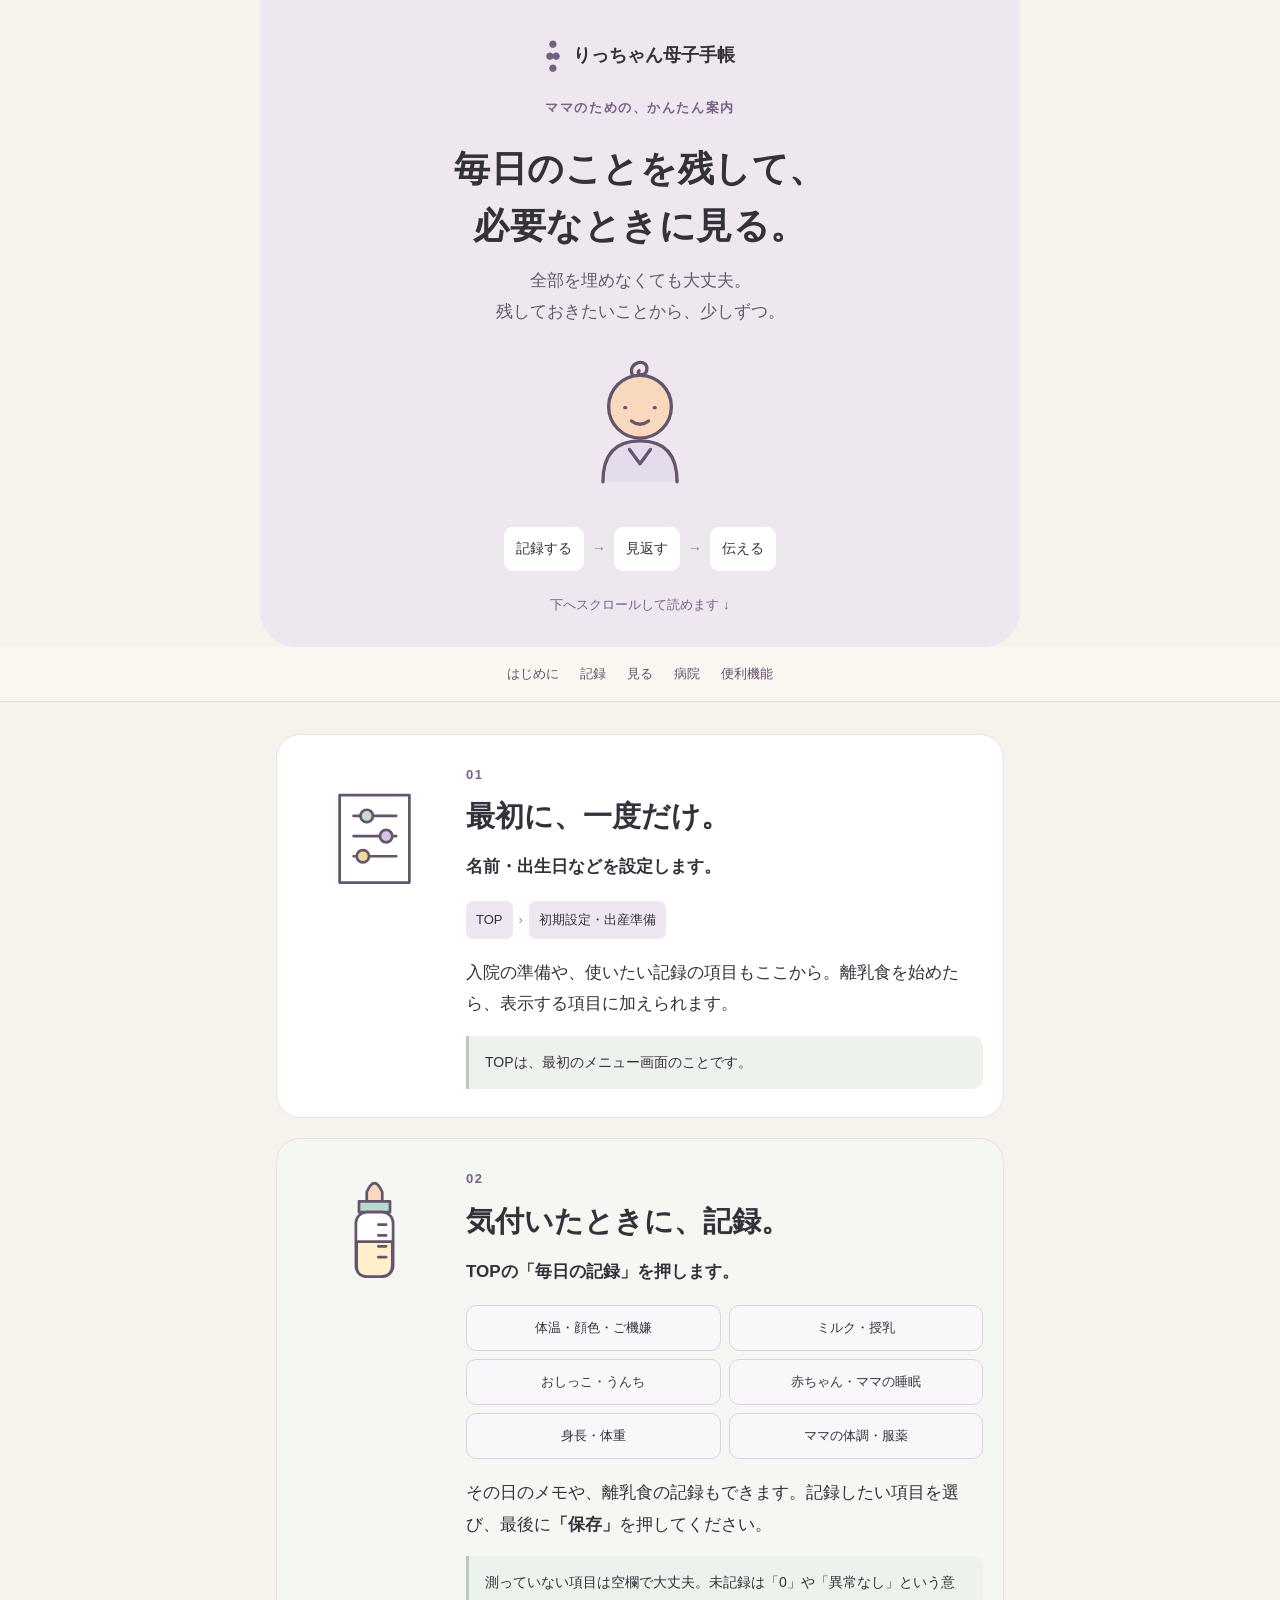
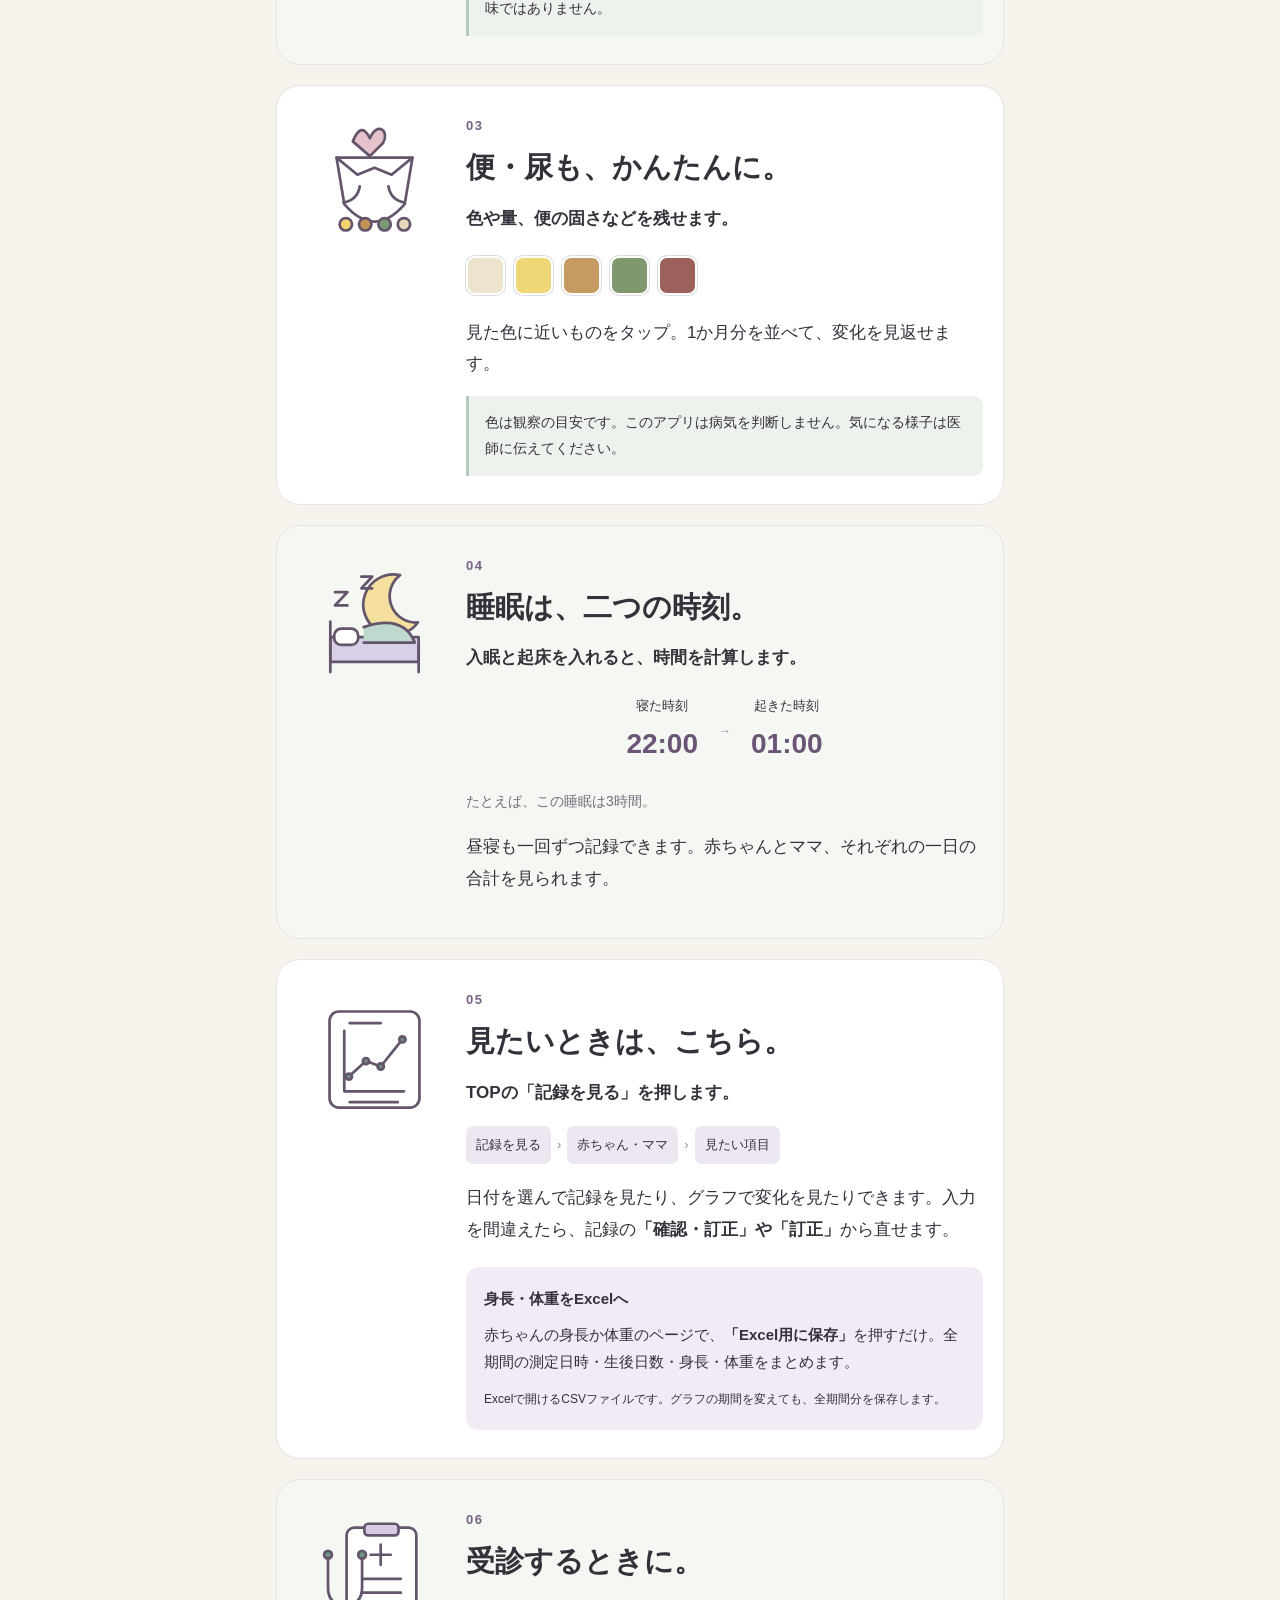
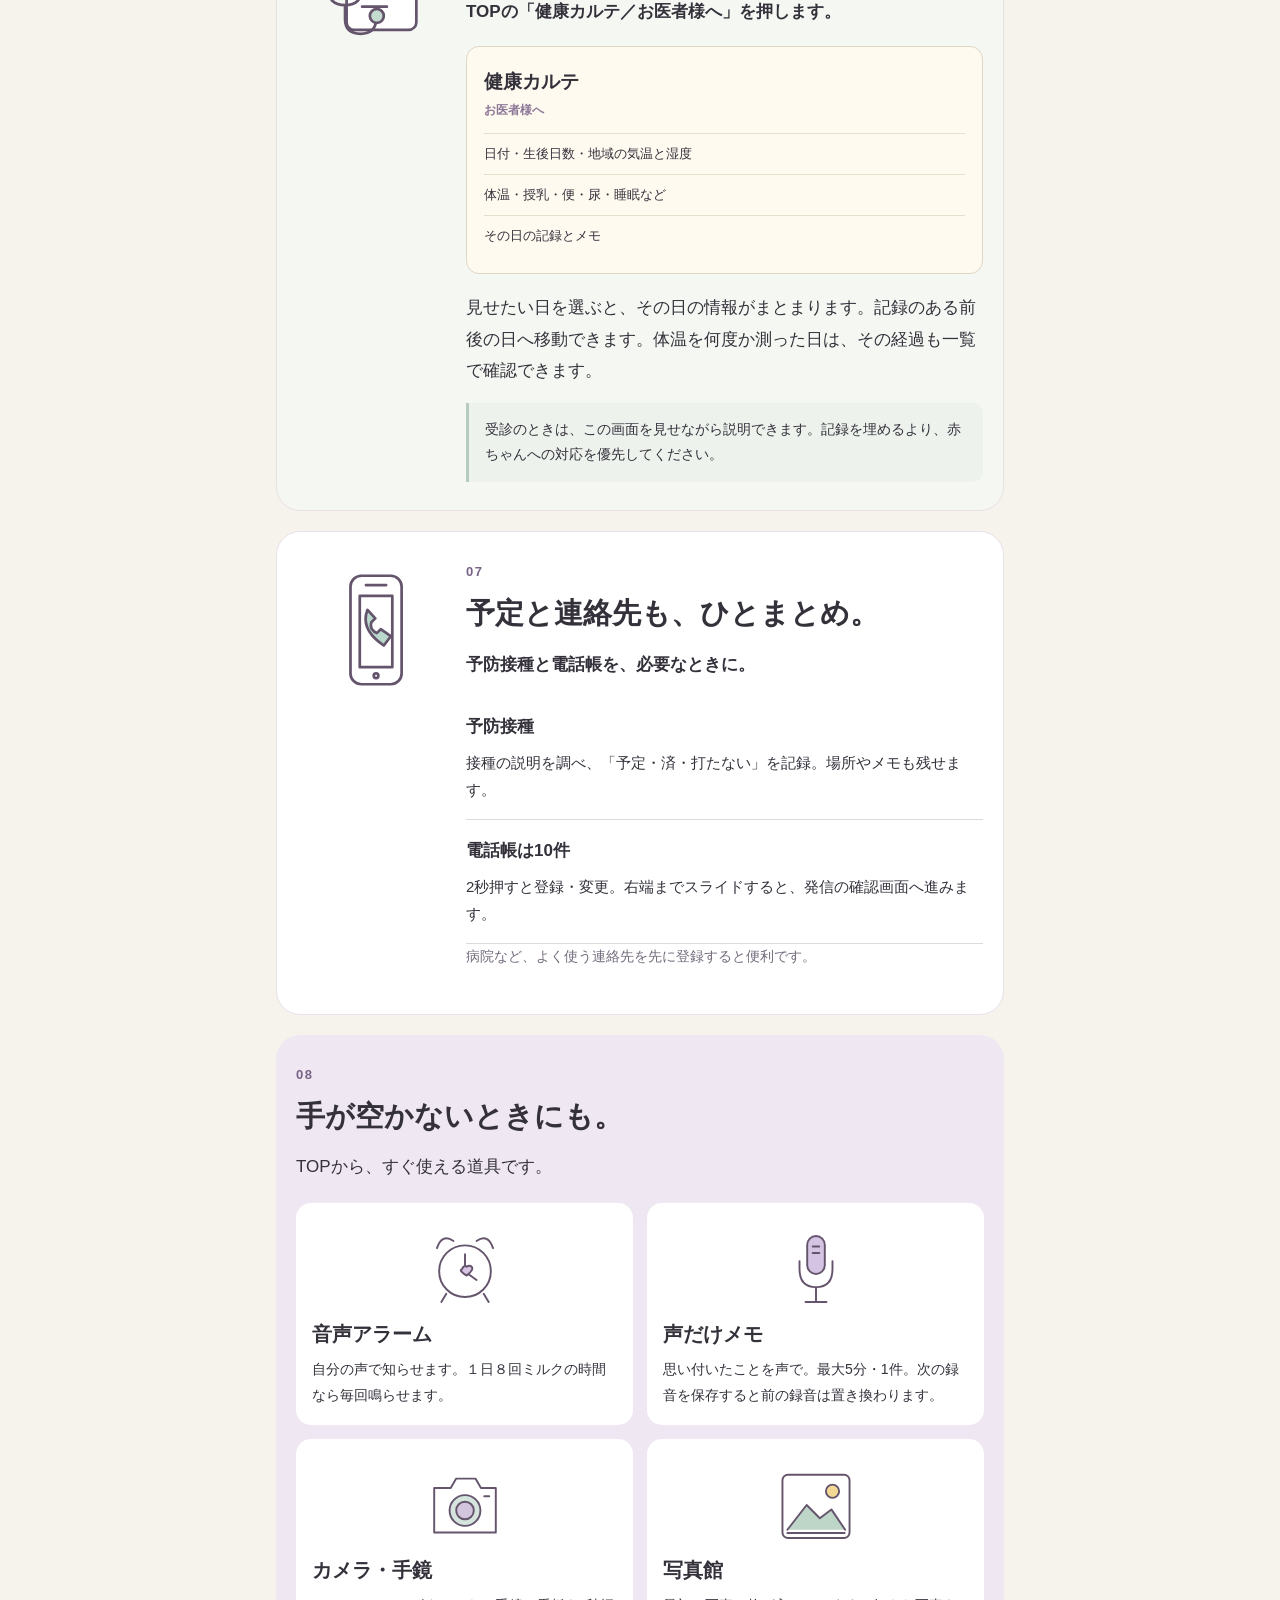
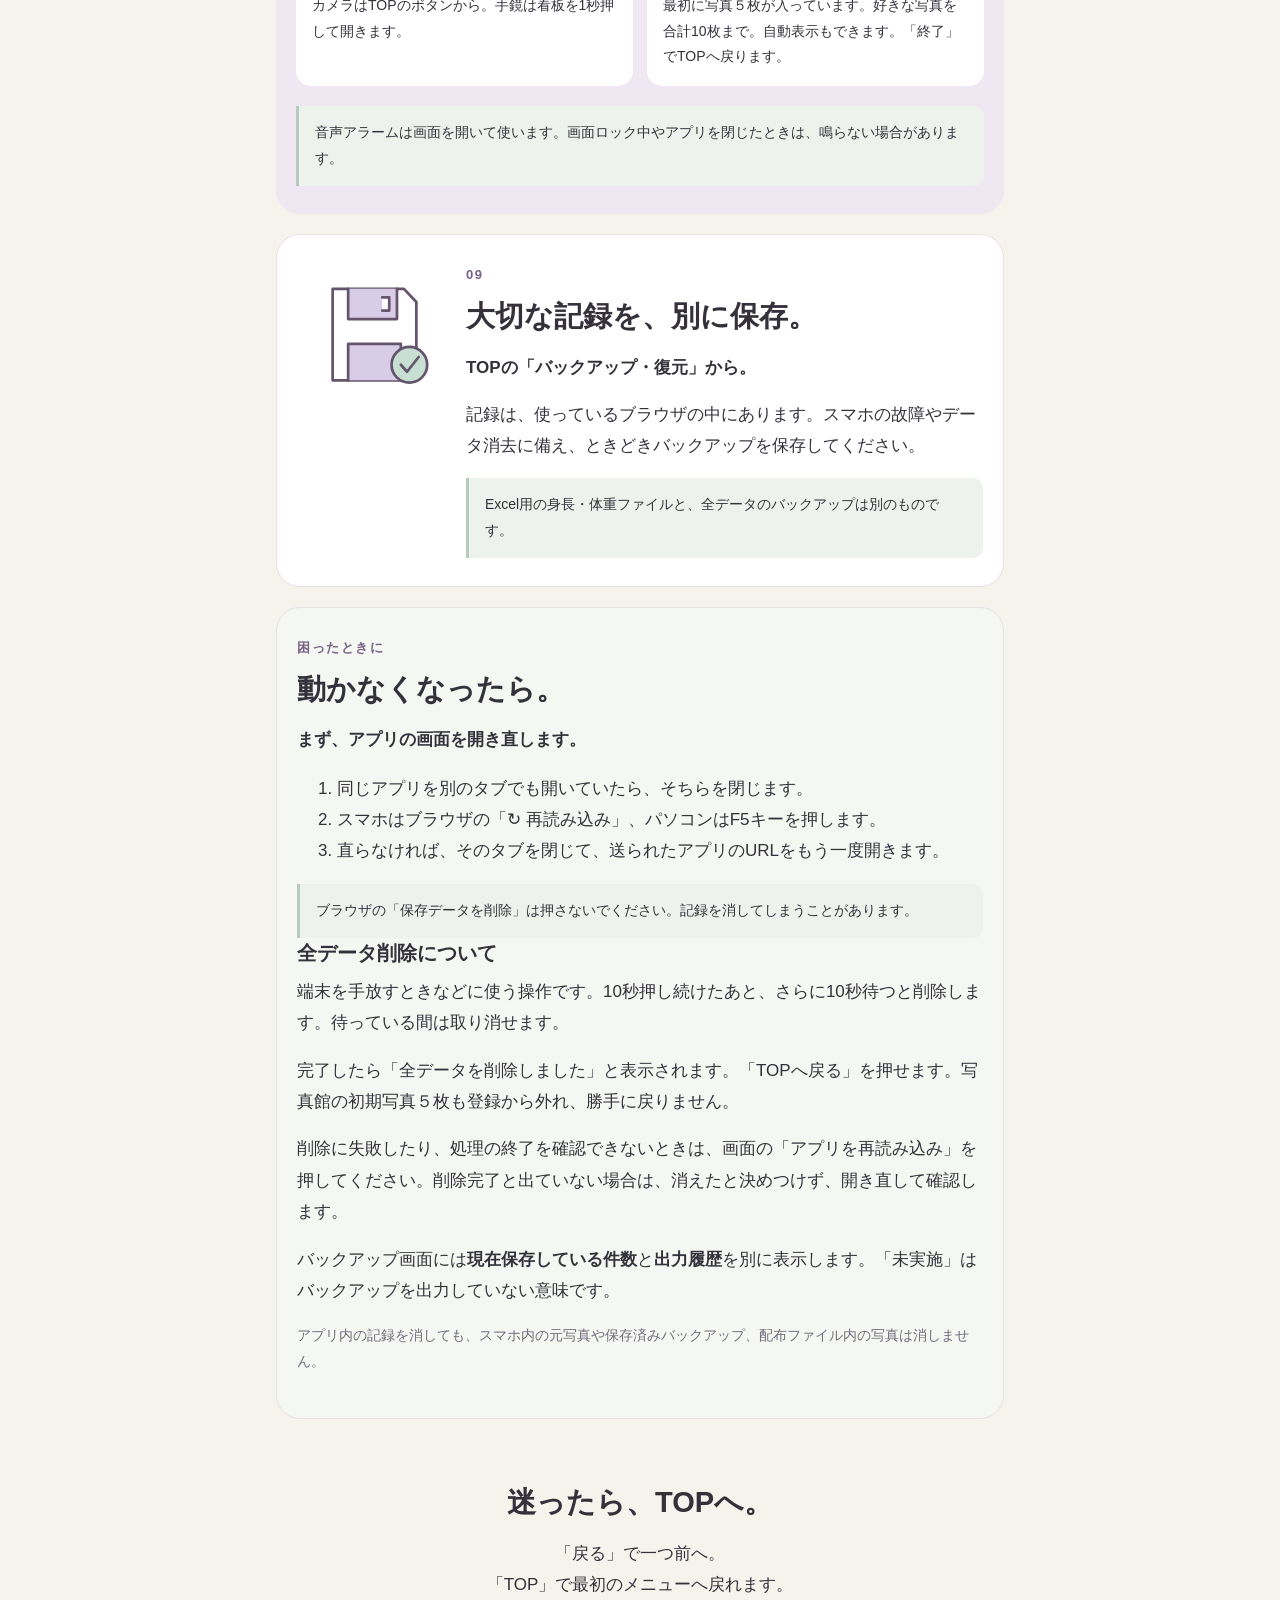
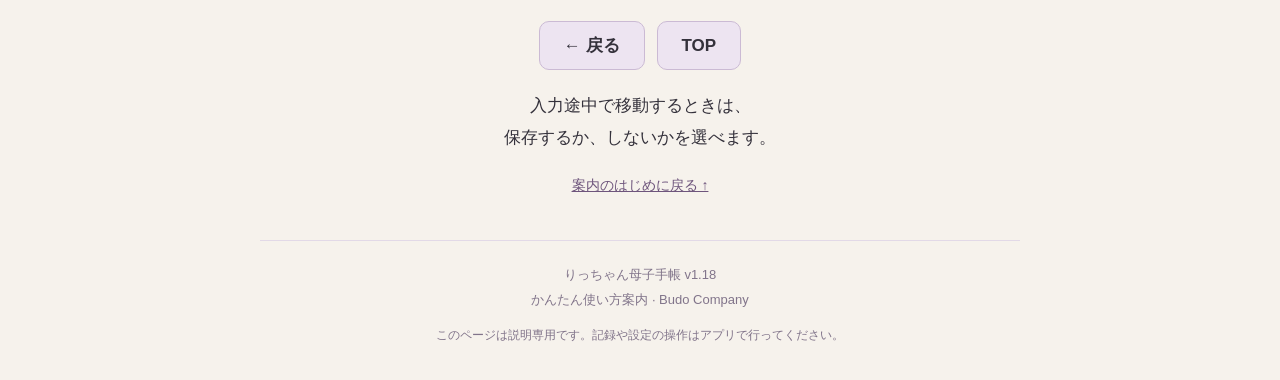
==== ritchan-baby-guide.html @ 7465dad9 "Add files via upload" ====
<!doctype html>
<html lang="ja">
<head>
<meta charset="utf-8">
<meta name="viewport" content="width=device-width, initial-scale=1">
<meta name="theme-color" content="#eee7f0">
<title>りっちゃん母子手帳｜かんたん使い方案内</title>
<style>*{box-sizing:border-box}html{scroll-behavior:smooth;scroll-padding-top:68px}body{margin:0;background:#f6f2ec;color:#34313b;font-family:-apple-system,BlinkMacSystemFont,"Noto Sans JP","Yu Gothic",sans-serif;font-size:17px;line-height:1.85;overflow-wrap:anywhere}header,main,footer{max-width:760px;margin:auto}header{text-align:center;padding:38px 22px 30px;background:#eee7f0;border-radius:0 0 36px 36px}h1{font-size:clamp(25px,5.8vw,36px);line-height:1.6;letter-spacing:.015em;margin:20px 0 10px}h2{font-size:clamp(24px,5vw,29px);line-height:1.6;margin:0 0 12px}h3{font-size:20px;line-height:1.5;margin:0 0 8px}p{margin:0 0 16px}.brand{font-weight:700;font-size:18px;display:flex;align-items:center;justify-content:center;gap:12px}.grape{color:#746082;font-size:17px;line-height:.7;letter-spacing:-4px;margin-right:4px}.intro-label,.eyebrow{font-size:13px;font-weight:700;letter-spacing:.12em;color:#786286}.intro-label{margin-top:22px}.intro{color:#64596c}.ill{width:155px;height:140px;display:block;flex-shrink:0}header .ill{margin:auto;width:190px;height:171px}.flow{display:flex;gap:8px;align-items:center;justify-content:center;margin:12px 0 22px;font-size:14px}.flow span{white-space:nowrap;background:#fff;border-radius:9px;padding:9px 12px}.flow b{font-weight:400;color:#8a7495}.swipe{font-size:13px;color:#786286;margin:0}nav{position:sticky;top:0;z-index:2;display:flex;justify-content:center;gap:3px;background:#faf7f1f5;border-bottom:1px solid #e3dce6;padding:10px 6px;backdrop-filter:blur(8px)}nav a{padding:5px 9px;font-size:13px;text-decoration:none;color:#64506f;border-radius:12px}nav a:hover{background:#e7ddec}main{padding:12px 16px 0}.chapter{position:relative;display:flex;gap:14px;padding:28px 20px;margin:20px 0;background:#fff;border:1px solid #e9e1e8;border-radius:24px;scroll-margin-top:12px}.chapter:nth-child(even){background:#f4f7f2}.visual{position:relative;align-self:flex-start}.step{position:absolute;bottom:0;left:15px;font-size:12px;color:#a295a8;display:none}.copy{min-width:0;flex:1}.eyebrow{margin:0 0 6px}.lead{font-weight:650}.tip{font-size:14px;line-height:1.85;padding:14px 16px;border-left:3px solid #b5cbbf;background:#edf2ed;border-radius:0 10px 10px 0}.route{display:flex;flex-wrap:wrap;gap:6px;align-items:center;font-size:13px;margin:18px 0}.route span{background:#eee7f2;border-radius:7px;padding:7px 10px}.route i{font-style:normal;color:#9a86a3}.menu-sample{display:grid;grid-template-columns:1fr 1fr;gap:8px;font-size:13px;margin:18px 0}.menu-sample span{padding:10px 8px;border:1px solid #ddd2e4;border-radius:10px;text-align:center;background:#faf7fb}.swatches{display:flex;gap:9px;margin:22px 0}.swatches span{width:39px;height:39px;border-radius:9px;border:2px solid #fff;box-shadow:0 0 0 1px #ddd}.sleep-demo{display:flex;align-items:center;justify-content:center;gap:20px;font-size:13px;margin:20px 0;text-align:center}.sleep-demo b{font-size:28px;color:#6b5577}.sleep-demo i{font-style:normal;color:#a28aad}.example{font-size:14px;color:#746b7c}.export{padding:18px;background:#f2eaf5;border-radius:13px;margin-top:22px;font-size:15px}.export p{margin:8px 0}.export small{font-size:12px}.chart-preview{padding:17px;background:#fffaf0;border:1px solid #e0d6c4;border-radius:13px;margin:18px 0;font-size:13px}.chart-preview div{font-size:19px;font-weight:700;margin-bottom:12px}.chart-preview small{display:block;font-size:12px;color:#8c7696}.chart-preview p{border-top:1px solid #e8dece;margin:0;padding:8px 0}.mini{padding:15px 0;border-bottom:1px solid #ded9e1}.mini p{margin:6px 0 0;font-size:15px}.extras{padding:28px 20px;background:#efe8f2;border-radius:24px;margin:20px 0}.extra-grid{display:grid;grid-template-columns:minmax(0,1fr) minmax(0,1fr);gap:14px;margin:20px 0}.extra-grid article{min-width:0;background:#fff;padding:16px;border-radius:15px}.extra-grid .ill{margin:auto;max-width:100%;width:110px;height:100px}.extra-grid p{font-size:14px;margin:0}.finish{text-align:center;padding:40px 12px}.nav-demo{display:flex;justify-content:center;gap:12px;margin:20px}.nav-demo span{border:1px solid #cbbad4;background:#ede4f1;border-radius:10px;padding:8px 24px;font-weight:700}.finish a{font-size:14px;color:#6e557c}footer{text-align:center;padding:22px 24px 34px;color:#81748a;font-size:13px;border-top:1px solid #e2d9e7}footer small{display:block;font-size:12px;margin-top:12px}@media(max-width:560px){.chapter{display:block;padding:22px 20px}.visual{float:right;margin:-8px -10px 0 2px}.visual .ill{width:110px;height:99px}.copy>.eyebrow,.copy>h2{max-width:none}.copy>h2{clear:both;padding-top:10px}.copy>.lead{clear:both;padding-top:10px}.chapter::after{content:"";display:block;clear:both}.extra-grid{gap:10px}.extra-grid article{padding:13px}.extra-grid h3{font-size:17px}.extra-grid p{font-size:13px}}@media(prefers-reduced-motion:reduce){html{scroll-behavior:auto}}@media print{nav{position:static}.chapter,.extras{break-inside:avoid}body{font-size:12pt}.finish a{display:none}}</style>
</head>
<body>
<header id="top">
<div class="brand">
<span class="grape">●<br>●●<br>●</span>りっちゃん母子手帳</div>
<p class="intro-label">ママのための、かんたん案内</p>
<h1>毎日のことを残して、<br>必要なときに見る。</h1>
<p class="intro">全部を埋めなくても大丈夫。<br>残しておきたいことから、少しずつ。</p>
<svg class="ill" viewBox="0 0 200 180" aria-hidden="true">
<g stroke="#64546c" stroke-width="3.5" stroke-linecap="round" stroke-linejoin="round" fill="none">
<path d="M67 66a33 33 0 1 0 66 0 33 33 0 0 0-66 0" fill="#f9d9bd"/>
<path d="M92 33c-6-15 18-19 15-5-1 7-12 4-8 0"/>
<path d="M84 67h1m30 0h1M91 81q9 7 18 0"/>
<path d="M61 145q0-43 39-43t39 43" fill="#e4dced"/>
<path d="M89 111l11 15 11-15"/>
</g>
</svg>
<div class="flow">
<span>記録する</span>
<b>→</b>
<span>見返す</span>
<b>→</b>
<span>伝える</span>
</div>
<p class="swipe">下へスクロールして読めます ↓</p>
</header>
<nav aria-label="案内の目次">
<a href="#start">はじめに</a>
<a href="#daily">記録</a>
<a href="#review">見る</a>
<a href="#doctor">病院</a>
<a href="#help">便利機能</a>
</nav>
<main>
<section id="start" class="chapter">
<div class="visual">
<svg class="ill" viewBox="0 0 200 180" aria-hidden="true">
<g stroke="#64546c" stroke-width="3.5" stroke-linecap="round" stroke-linejoin="round" fill="none">
<path d="M55 41h90v113H55z" fill="#fff"/>
<path d="M73 68h55m-55 26h55m-55 26h55"/>
<circle cx="90" cy="68" r="8" fill="#c6decf"/>
<circle cx="115" cy="94" r="8" fill="#d7c3e4"/>
<circle cx="85" cy="120" r="8" fill="#efd99c"/>
</g>
</svg>
<span class="step">01</span>
</div>
<div class="copy">
<p class="eyebrow">01</p>
<h2>最初に、一度だけ。</h2>
<p class="lead">名前・出生日などを設定します。</p>
<div class="route">
<span>TOP</span>
<i>›</i>
<span>初期設定・出産準備</span>
</div>
<p>入院の準備や、使いたい記録の項目もここから。離乳食を始めたら、表示する項目に加えられます。</p>
<div class="tip">TOPは、最初のメニュー画面のことです。</div>
</div>
</section>
<section id="daily" class="chapter">
<div class="visual">
<svg class="ill" viewBox="0 0 200 180" aria-hidden="true">
<g stroke="#64546c" stroke-width="3.5" stroke-linecap="round" stroke-linejoin="round" fill="none">
<path d="M90 32q10-23 20 0v12H90z" fill="#f9d9bd"/>
<path d="M80 44h40v14H80z" fill="#bad9cd"/>
<rect x="76" y="58" width="48" height="83" rx="14" fill="#fff"/>
<path d="M77 96h46v30q0 15-15 15H91q-15 0-14-15z" fill="#fff0cb"/>
<path d="M105 74h10m-10 14h10m-10 14h10m-10 14h10"/>
</g>
</svg>
<span class="step">02</span>
</div>
<div class="copy">
<p class="eyebrow">02</p>
<h2>気付いたときに、記録。</h2>
<p class="lead">TOPの「毎日の記録」を押します。</p>
<div class="menu-sample">
<span>体温・顔色・ご機嫌</span>
<span>ミルク・授乳</span>
<span>おしっこ・うんち</span>
<span>赤ちゃん・ママの睡眠</span>
<span>身長・体重</span>
<span>ママの体調・服薬</span>
</div>
<p>その日のメモや、離乳食の記録もできます。記録したい項目を選び、最後に<strong>「保存」</strong>を押してください。</p>
<div class="tip">測っていない項目は空欄で大丈夫。未記録は「0」や「異常なし」という意味ではありません。</div>
</div>
</section>
<section id="diaper" class="chapter">
<div class="visual">
<svg class="ill" viewBox="0 0 200 180" aria-hidden="true">
<g stroke="#64546c" stroke-width="3.5" stroke-linecap="round" stroke-linejoin="round" fill="none">
<path d="M51 56h98l-10 60q-39 45-78 0z" fill="#fff"/>
<path d="M51 56l27 22 22-9 22 9 27-22M60 114q18-3 21-21m58 21q-18-3-21-21"/>
<path d="M72 35q11-27 22-4c10-23 26-9 17 6l-17 17z" fill="#e5c2cc"/>
<circle cx="63" cy="142" r="8" fill="#f1d56c"/>
<circle cx="88" cy="142" r="8" fill="#c39356"/>
<circle cx="113" cy="142" r="8" fill="#789b74"/>
<circle cx="138" cy="142" r="8" fill="#e8d9bd"/>
</g>
</svg>
<span class="step">03</span>
</div>
<div class="copy">
<p class="eyebrow">03</p>
<h2>便・尿も、かんたんに。</h2>
<p class="lead">色や量、便の固さなどを残せます。</p>
<div class="swatches" aria-label="色を選ぶイメージ">
<span style="background:#eee4ce">
</span>
<span style="background:#efd677">
</span>
<span style="background:#c69b61">
</span>
<span style="background:#80986e">
</span>
<span style="background:#9c615a">
</span>
</div>
<p>見た色に近いものをタップ。1か月分を並べて、変化を見返せます。</p>
<div class="tip">色は観察の目安です。このアプリは病気を判断しません。気になる様子は医師に伝えてください。</div>
</div>
</section>
<section id="sleep" class="chapter">
<div class="visual">
<svg class="ill" viewBox="0 0 200 180" aria-hidden="true">
<g stroke="#64546c" stroke-width="3.5" stroke-linecap="round" stroke-linejoin="round" fill="none">
<path d="M133 27a39 39 0 1 0 23 61 34 34 0 0 1-23-61" fill="#f4df9e"/>
<path d="M43 107h114v32H43z" fill="#d7d0e6"/>
<path d="M43 87v65m114-35v35"/>
<rect x="48" y="96" width="31" height="21" rx="9" fill="#fff"/>
<path d="M86 94q51-17 66 20H86" fill="#bfd9ce"/>
<path d="M49 49h16L49 66h16m18-37h14L83 44h14"/>
</g>
</svg>
<span class="step">04</span>
</div>
<div class="copy">
<p class="eyebrow">04</p>
<h2>睡眠は、二つの時刻。</h2>
<p class="lead">入眠と起床を入れると、時間を計算します。</p>
<div class="sleep-demo">
<span>寝た時刻<br>
<b>22:00</b>
</span>
<i>→</i>
<span>起きた時刻<br>
<b>01:00</b>
</span>
</div>
<p class="example">たとえば、この睡眠は3時間。</p>
<p>昼寝も一回ずつ記録できます。赤ちゃんとママ、それぞれの一日の合計を見られます。</p>
</div>
</section>
<section id="review" class="chapter">
<div class="visual">
<svg class="ill" viewBox="0 0 200 180" aria-hidden="true">
<g stroke="#64546c" stroke-width="3.5" stroke-linecap="round" stroke-linejoin="round" fill="none">
<rect x="42" y="30" width="116" height="124" rx="12" fill="#fff"/>
<path d="M61 55v78h77M67 114l22-20 19 7 28-35"/>
<circle cx="67" cy="114" r="4" fill="#6d947e"/>
<circle cx="89" cy="94" r="4" fill="#6d947e"/>
<circle cx="108" cy="101" r="4" fill="#6d947e"/>
<circle cx="136" cy="66" r="4" fill="#6d947e"/>
<path d="M68 45h40m-40 102h62"/>
</g>
</svg>
<span class="step">05</span>
</div>
<div class="copy">
<p class="eyebrow">05</p>
<h2>見たいときは、こちら。</h2>
<p class="lead">TOPの「記録を見る」を押します。</p>
<div class="route">
<span>記録を見る</span>
<i>›</i>
<span>赤ちゃん・ママ</span>
<i>›</i>
<span>見たい項目</span>
</div>
<p>日付を選んで記録を見たり、グラフで変化を見たりできます。入力を間違えたら、記録の<strong>「確認・訂正」や「訂正」</strong>から直せます。</p>
<div class="export">
<b>身長・体重をExcelへ</b>
<p>赤ちゃんの身長か体重のページで、<strong>「Excel用に保存」</strong>を押すだけ。全期間の測定日時・生後日数・身長・体重をまとめます。</p>
<small>Excelで開けるCSVファイルです。グラフの期間を変えても、全期間分を保存します。</small>
</div>
</div>
</section>
<section id="doctor" class="chapter">
<div class="visual">
<svg class="ill" viewBox="0 0 200 180" aria-hidden="true">
<g stroke="#64546c" stroke-width="3.5" stroke-linecap="round" stroke-linejoin="round" fill="none">
<rect x="64" y="25" width="90" height="132" rx="10" fill="#fff"/>
<rect x="87" y="20" width="44" height="15" rx="5" fill="#d8cce5"/>
<path d="M108 47v26m-13-13h26M84 91h50m-50 18h50m-50 18h32"/>
<path d="M40 61v41q0 23 22 23t22-23V61"/>
<circle cx="40" cy="60" r="5" fill="#6d947e"/>
<circle cx="84" cy="60" r="5" fill="#6d947e"/>
<path d="M62 125v18q0 19 20 19t20-19"/>
<circle cx="103" cy="139" r="9" fill="#c4dbcf"/>
</g>
</svg>
<span class="step">06</span>
</div>
<div class="copy">
<p class="eyebrow">06</p>
<h2>受診するときに。</h2>
<p class="lead">TOPの「健康カルテ／お医者様へ」を押します。</p>
<div class="chart-preview">
<div>健康カルテ <small>お医者様へ</small>
</div>
<p>日付・生後日数・地域の気温と湿度</p>
<p>体温・授乳・便・尿・睡眠など</p>
<p>その日の記録とメモ</p>
</div>
<p>見せたい日を選ぶと、その日の情報がまとまります。記録のある前後の日へ移動できます。体温を何度か測った日は、その経過も一覧で確認できます。</p>
<div class="tip">受診のときは、この画面を見せながら説明できます。記録を埋めるより、赤ちゃんへの対応を優先してください。</div>
</div>
</section>
<section id="vaccine" class="chapter">
<div class="visual">
<svg class="ill" viewBox="0 0 200 180" aria-hidden="true">
<g stroke="#64546c" stroke-width="3.5" stroke-linecap="round" stroke-linejoin="round" fill="none">
<rect x="69" y="20" width="66" height="140" rx="14" fill="#fff"/>
<path d="M89 32h26m-34 14h42v92H81z"/>
<circle cx="102" cy="149" r="3"/>
<path d="M91 64q-10 25 21 46l9-12-13-9-5 5q-10-5-7-14l5-5z" fill="#bad9cd"/>
</g>
</svg>
<span class="step">07</span>
</div>
<div class="copy">
<p class="eyebrow">07</p>
<h2>予定と連絡先も、ひとまとめ。</h2>
<p class="lead">予防接種と電話帳を、必要なときに。</p>
<div class="mini">
<b>予防接種</b>
<p>接種の説明を調べ、「予定・済・打たない」を記録。場所やメモも残せます。</p>
</div>
<div class="mini">
<b>電話帳は10件</b>
<p>2秒押すと登録・変更。右端までスライドすると、発信の確認画面へ進みます。</p>
</div>
<p class="example">病院など、よく使う連絡先を先に登録すると便利です。</p>
</div>
</section>
<section id="help" class="extras">
<p class="eyebrow">08</p>
<h2>手が空かないときにも。</h2>
<p>TOPから、すぐ使える道具です。</p>
<div class="extra-grid">
<article>
<svg class="ill" viewBox="0 0 200 180" aria-hidden="true">
<g stroke="#64546c" stroke-width="3.5" stroke-linecap="round" stroke-linejoin="round" fill="none">
<circle cx="100" cy="94" r="47" fill="#fff"/>
<path d="M100 63v32l21 15M66 135l-9 15m77-15 9 15M49 52q9-27 30-13m42 0q21-14 30 13"/>
<path d="M94 91q4-9 9-5 5-4 9 0 5 5-9 16-15-10-9-11" fill="#d9c5e4"/>
</g>
</svg>
<h3>音声アラーム</h3>
<p>自分の声で知らせます。１日８回ミルクの時間なら毎回鳴らせます。</p>
</article>
<article>
<svg class="ill" viewBox="0 0 200 180" aria-hidden="true">
<g stroke="#64546c" stroke-width="3.5" stroke-linecap="round" stroke-linejoin="round" fill="none">
<rect x="84" y="30" width="32" height="69" rx="16" fill="#d5c3e3"/>
<path d="M70 76v14q0 33 30 33t30-33V76m-30 47v27m-19 0h38"/>
<path d="M94 49h12m-12 12h12"/>
</g>
</svg>
<h3>声だけメモ</h3>
<p>思い付いたことを声で。最大5分・1件。次の録音を保存すると前の録音は置き換わります。</p>
</article>
<article>
<svg class="ill" viewBox="0 0 200 180" aria-hidden="true">
<g stroke="#64546c" stroke-width="3.5" stroke-linecap="round" stroke-linejoin="round" fill="none">
<path d="M44 59h30l10-17h35l10 17h27v81H44z" fill="#fff"/>
<circle cx="100" cy="100" r="28" fill="#d5e5dd"/>
<circle cx="100" cy="100" r="16" fill="#d4c5df"/>
<path d="M135 74h9"/>
</g>
</svg>
<h3>カメラ・手鏡</h3>
<p>カメラはTOPのボタンから。手鏡は看板を1秒押して開きます。</p>
</article>
<article>
<svg class="ill" viewBox="0 0 200 180" aria-hidden="true">
<g stroke="#64546c" stroke-width="3.5" stroke-linecap="round" stroke-linejoin="round" fill="none">
<rect x="39" y="35" width="122" height="115" rx="10" fill="#fff"/>
<path d="M48 135l35-45 24 24 21-16 25 37" fill="#bed6c8"/>
<circle cx="130" cy="65" r="12" fill="#f2d795"/>
<path d="M48 141h104"/>
</g>
</svg>
<h3>写真館</h3>
<p>最初に写真５枚が入っています。好きな写真を合計10枚まで。自動表示もできます。「終了」でTOPへ戻ります。</p>
</article>
</div>
<div class="tip">音声アラームは画面を開いて使います。画面ロック中やアプリを閉じたときは、鳴らない場合があります。</div>
</section>
<section id="backup" class="chapter">
<div class="visual">
<svg class="ill" viewBox="0 0 200 180" aria-hidden="true">
<g stroke="#64546c" stroke-width="3.5" stroke-linecap="round" stroke-linejoin="round" fill="none">
<path d="M50 33h88l16 17v101H46V33z" fill="#fff"/>
<path d="M66 33v39h63V33M66 151v-47h68v47" fill="#d9cce6"/>
<path d="M110 44h9v17h-9" fill="#fff"/>
<circle cx="145" cy="131" r="23" fill="#c7e0d3"/>
<path d="M134 131l8 9 15-19"/>
</g>
</svg>
<span class="step">09</span>
</div>
<div class="copy">
<p class="eyebrow">09</p>
<h2>大切な記録を、別に保存。</h2>
<p class="lead">TOPの「バックアップ・復元」から。</p>
<p>記録は、使っているブラウザの中にあります。スマホの故障やデータ消去に備え、ときどきバックアップを保存してください。</p>
<div class="tip">Excel用の身長・体重ファイルと、全データのバックアップは別のものです。</div>
</div>
</section>
<section class="chapter" id="restart"><div class="copy"><p class="eyebrow">困ったときに</p><h2>動かなくなったら。</h2><p class="lead">まず、アプリの画面を開き直します。</p><ol><li>同じアプリを別のタブでも開いていたら、そちらを閉じます。</li><li>スマホはブラウザの「↻ 再読み込み」、パソコンはF5キーを押します。</li><li>直らなければ、そのタブを閉じて、送られたアプリのURLをもう一度開きます。</li></ol><div class="tip">ブラウザの「保存データを削除」は押さないでください。記録を消してしまうことがあります。</div><h3>全データ削除について</h3><p>端末を手放すときなどに使う操作です。10秒押し続けたあと、さらに10秒待つと削除します。待っている間は取り消せます。</p><p>完了したら「全データを削除しました」と表示されます。「TOPへ戻る」を押せます。写真館の初期写真５枚も登録から外れ、勝手に戻りません。</p><p>削除に失敗したり、処理の終了を確認できないときは、画面の「アプリを再読み込み」を押してください。削除完了と出ていない場合は、消えたと決めつけず、開き直して確認します。</p><p>バックアップ画面には<strong>現在保存している件数</strong>と<strong>出力履歴</strong>を別に表示します。「未実施」はバックアップを出力していない意味です。</p><p class="example">アプリ内の記録を消しても、スマホ内の元写真や保存済みバックアップ、配布ファイル内の写真は消しません。</p></div></section><section class="finish">
<h2>迷ったら、TOPへ。</h2>
<p>「戻る」で一つ前へ。<br>「TOP」で最初のメニューへ戻れます。</p>
<div class="nav-demo">
<span>← 戻る</span>
<span>TOP</span>
</div>
<p>入力途中で移動するときは、<br>保存するか、しないかを選べます。</p>
<a href="#top">案内のはじめに戻る ↑</a>
</section>
</main>
<footer>りっちゃん母子手帳 v1.18<br>かんたん使い方案内 · Budo Company<br>
<small>このページは説明専用です。記録や設定の操作はアプリで行ってください。</small>
</footer>
</body>
</html>
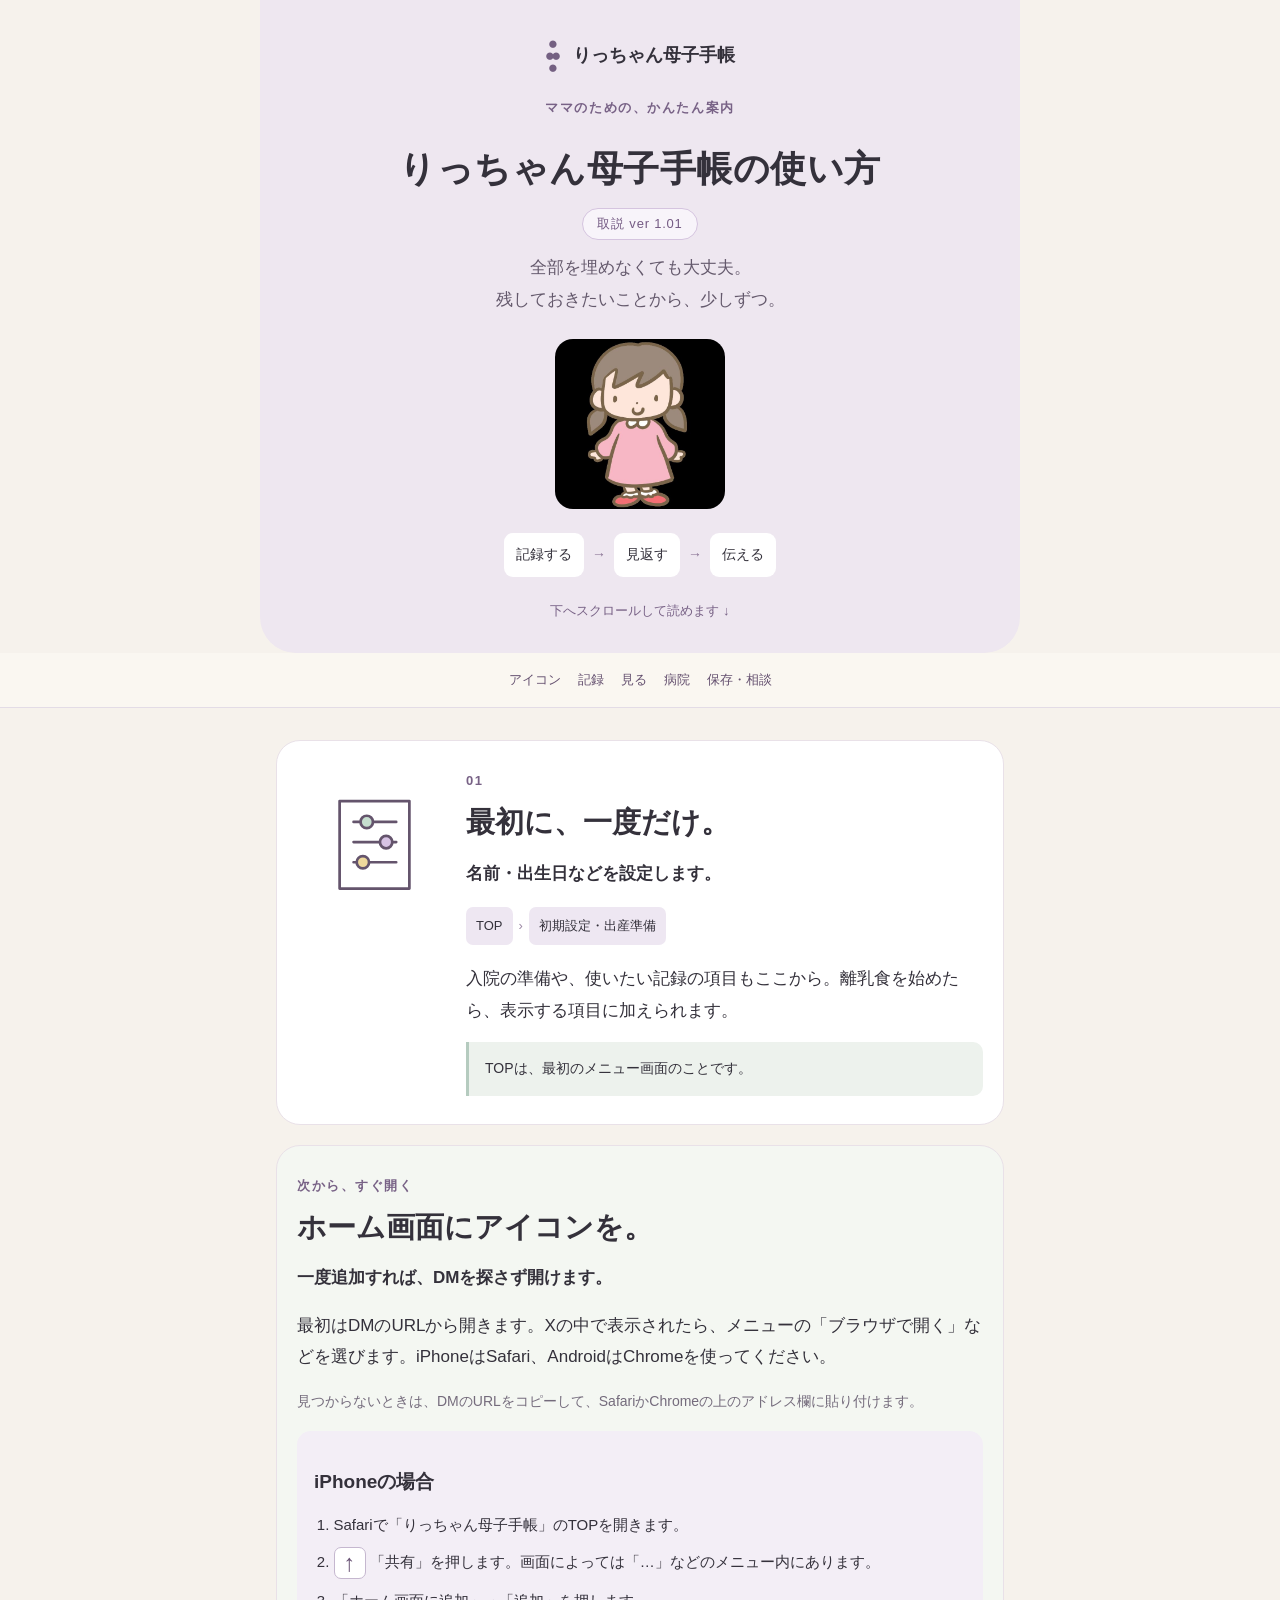
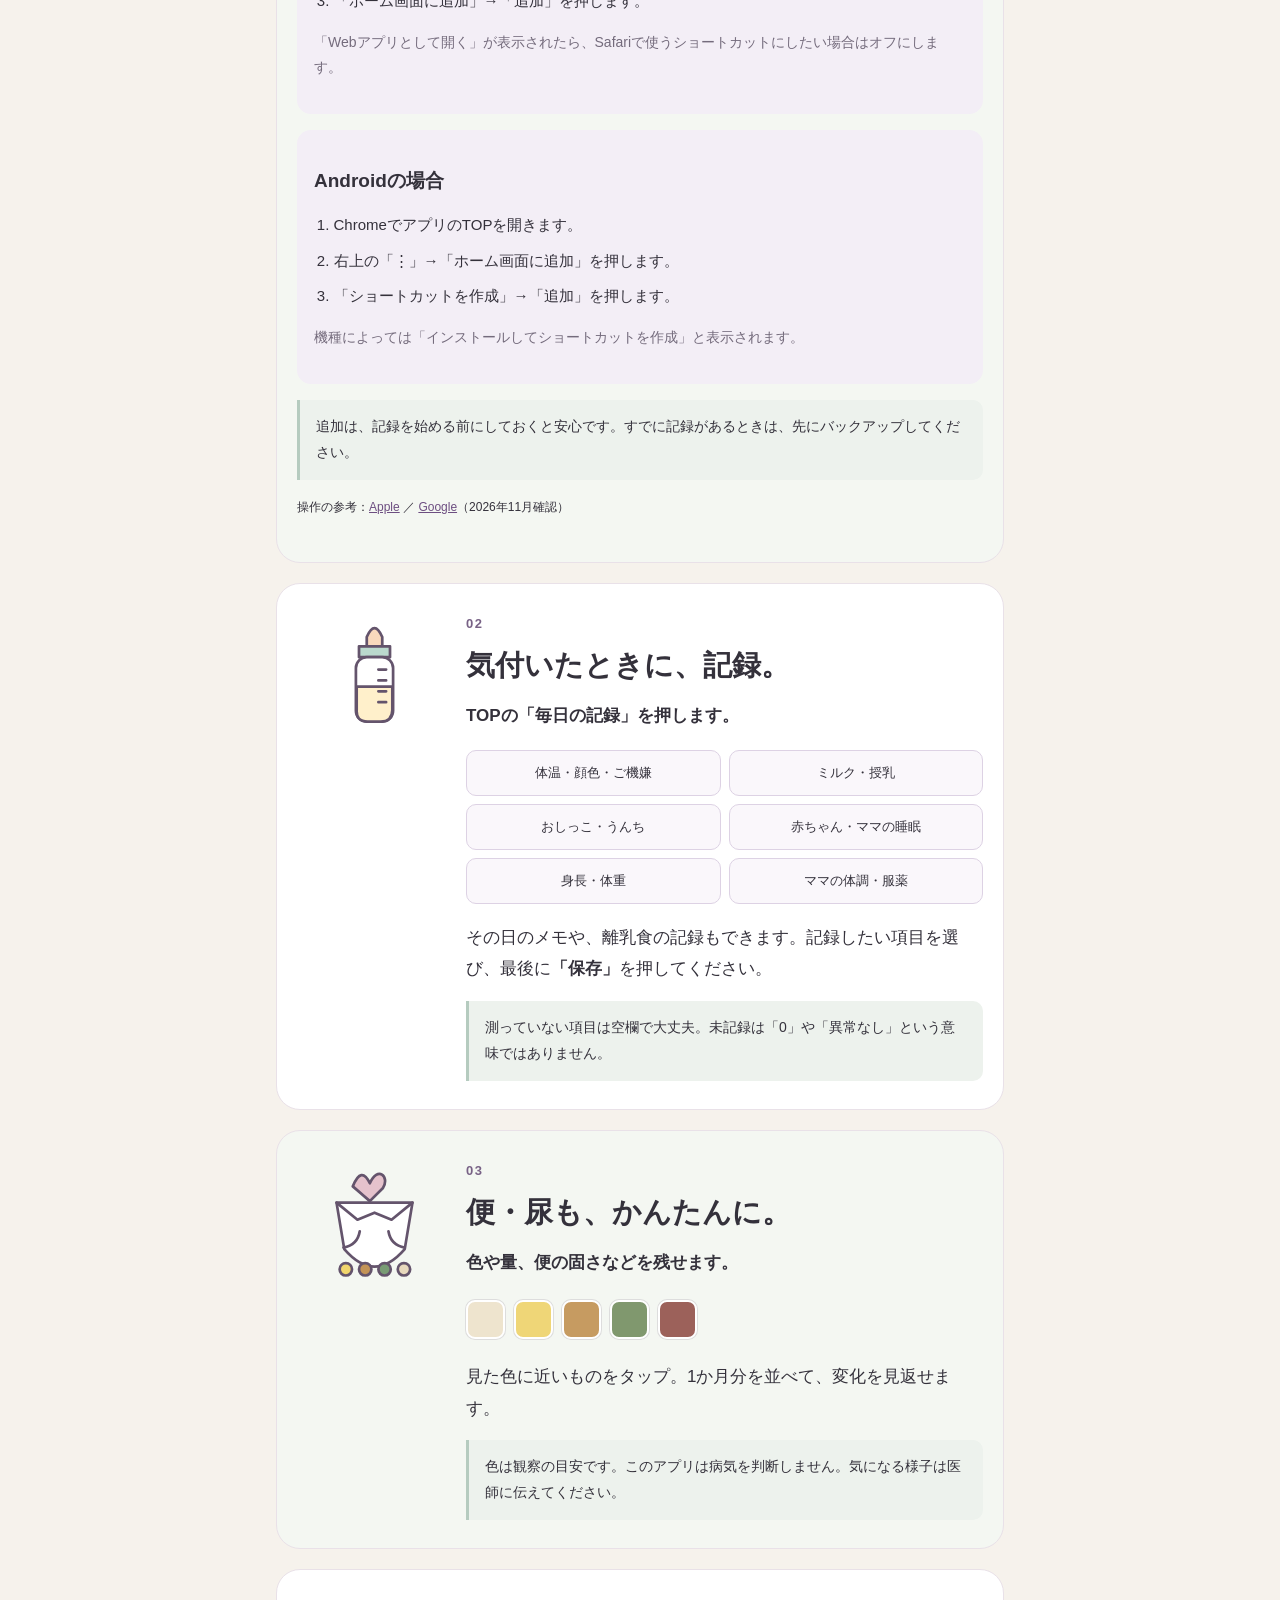
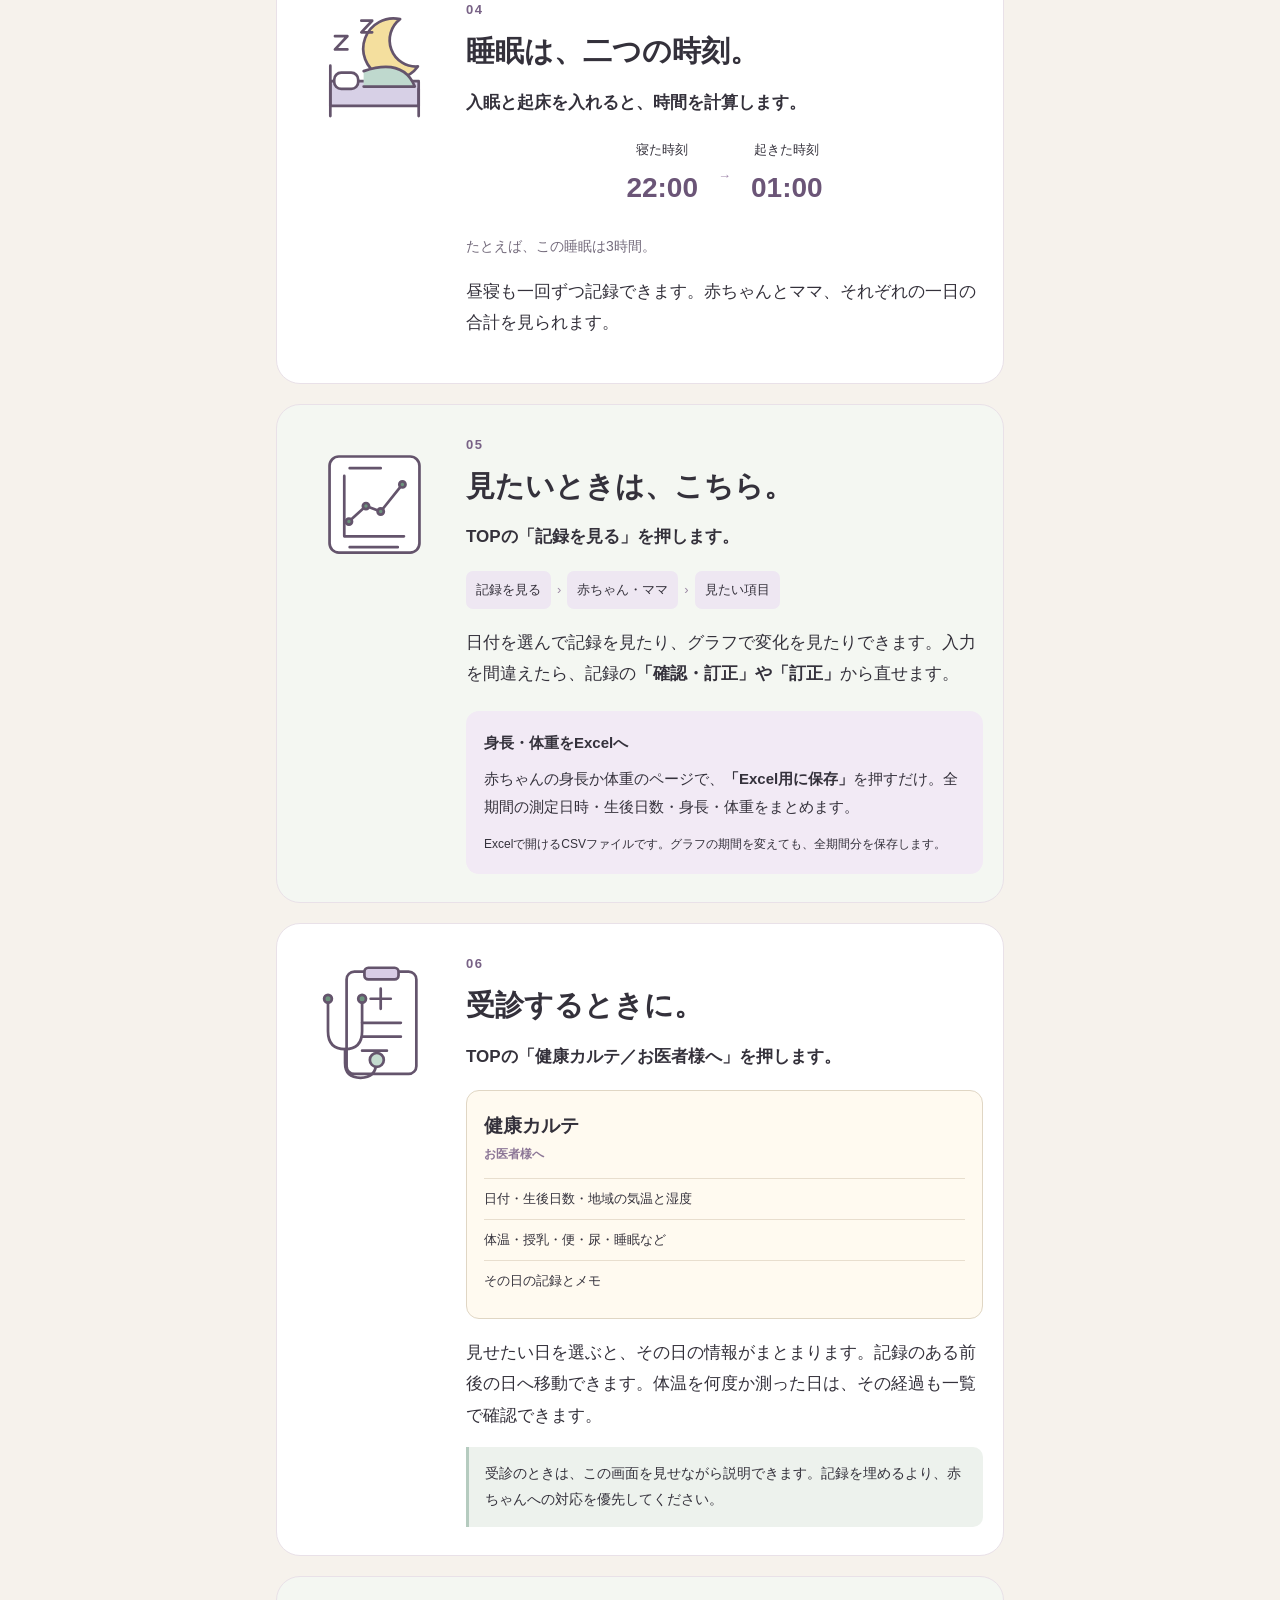
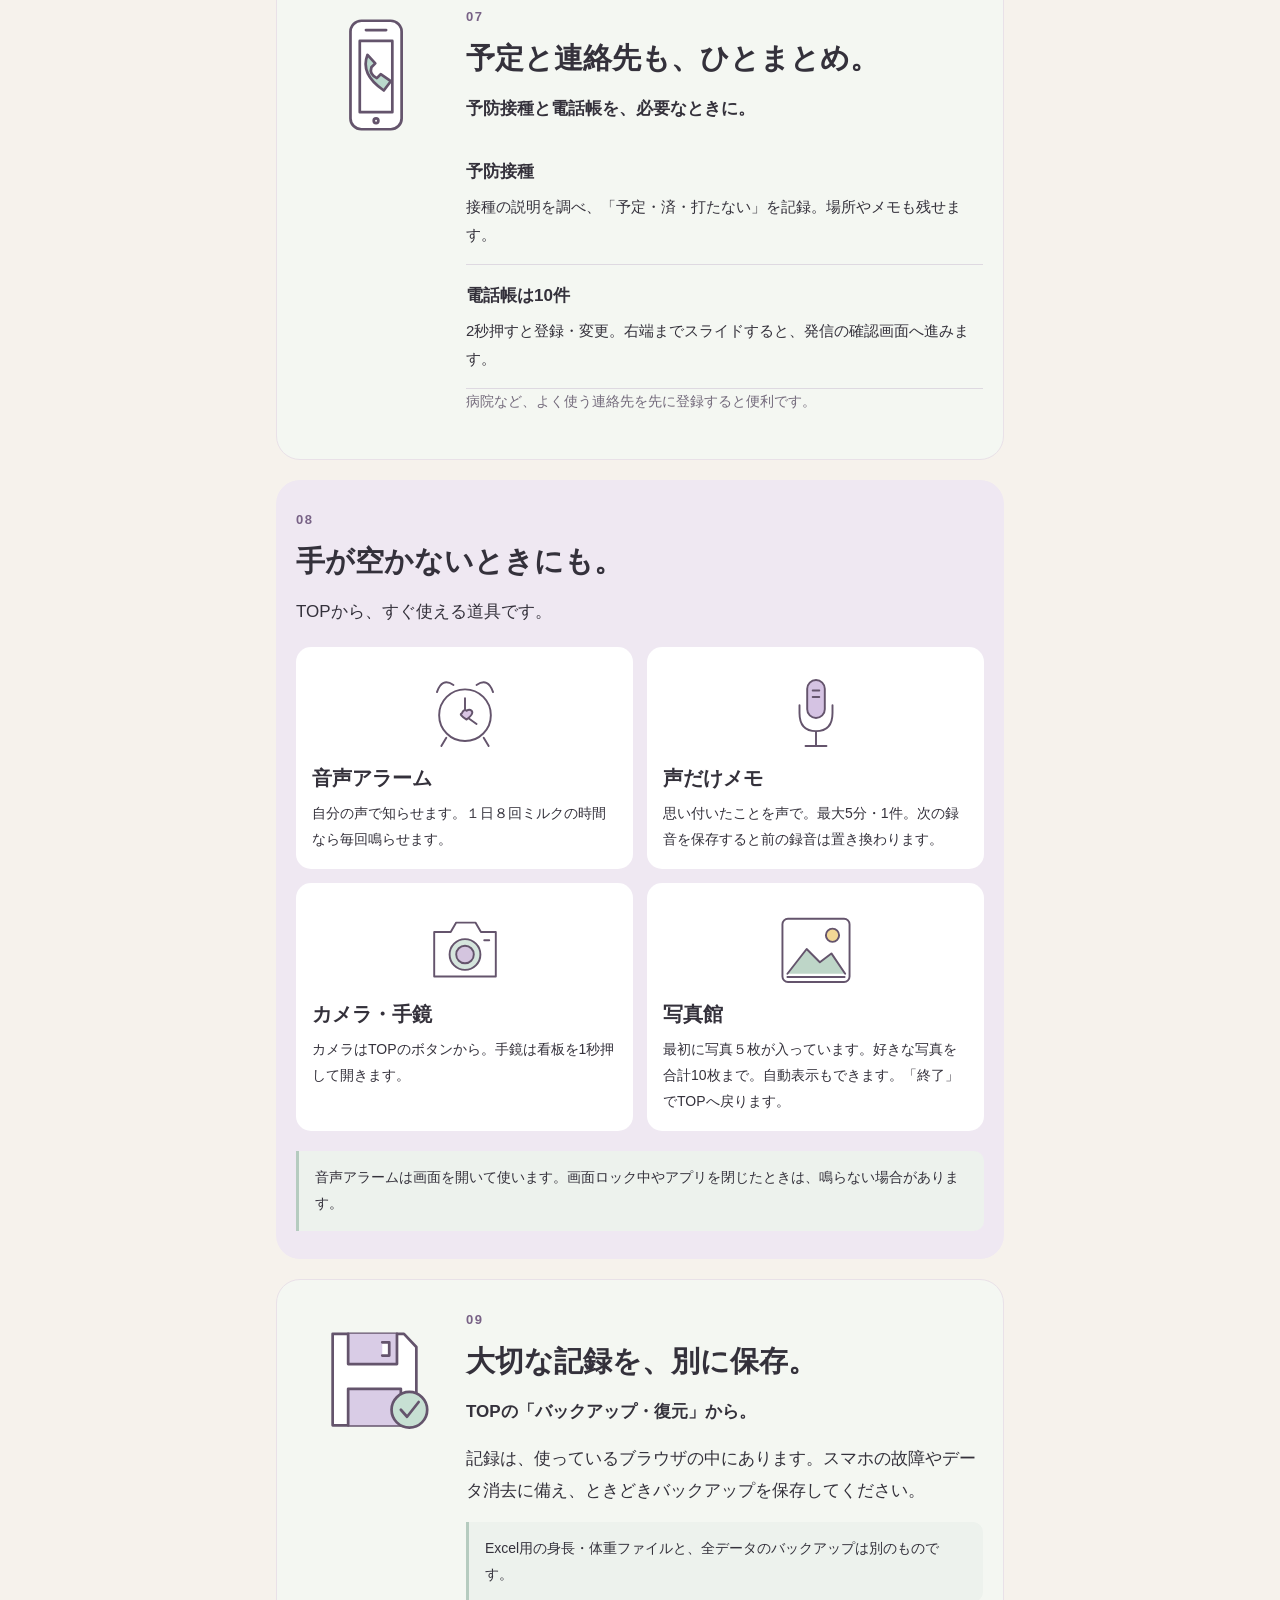
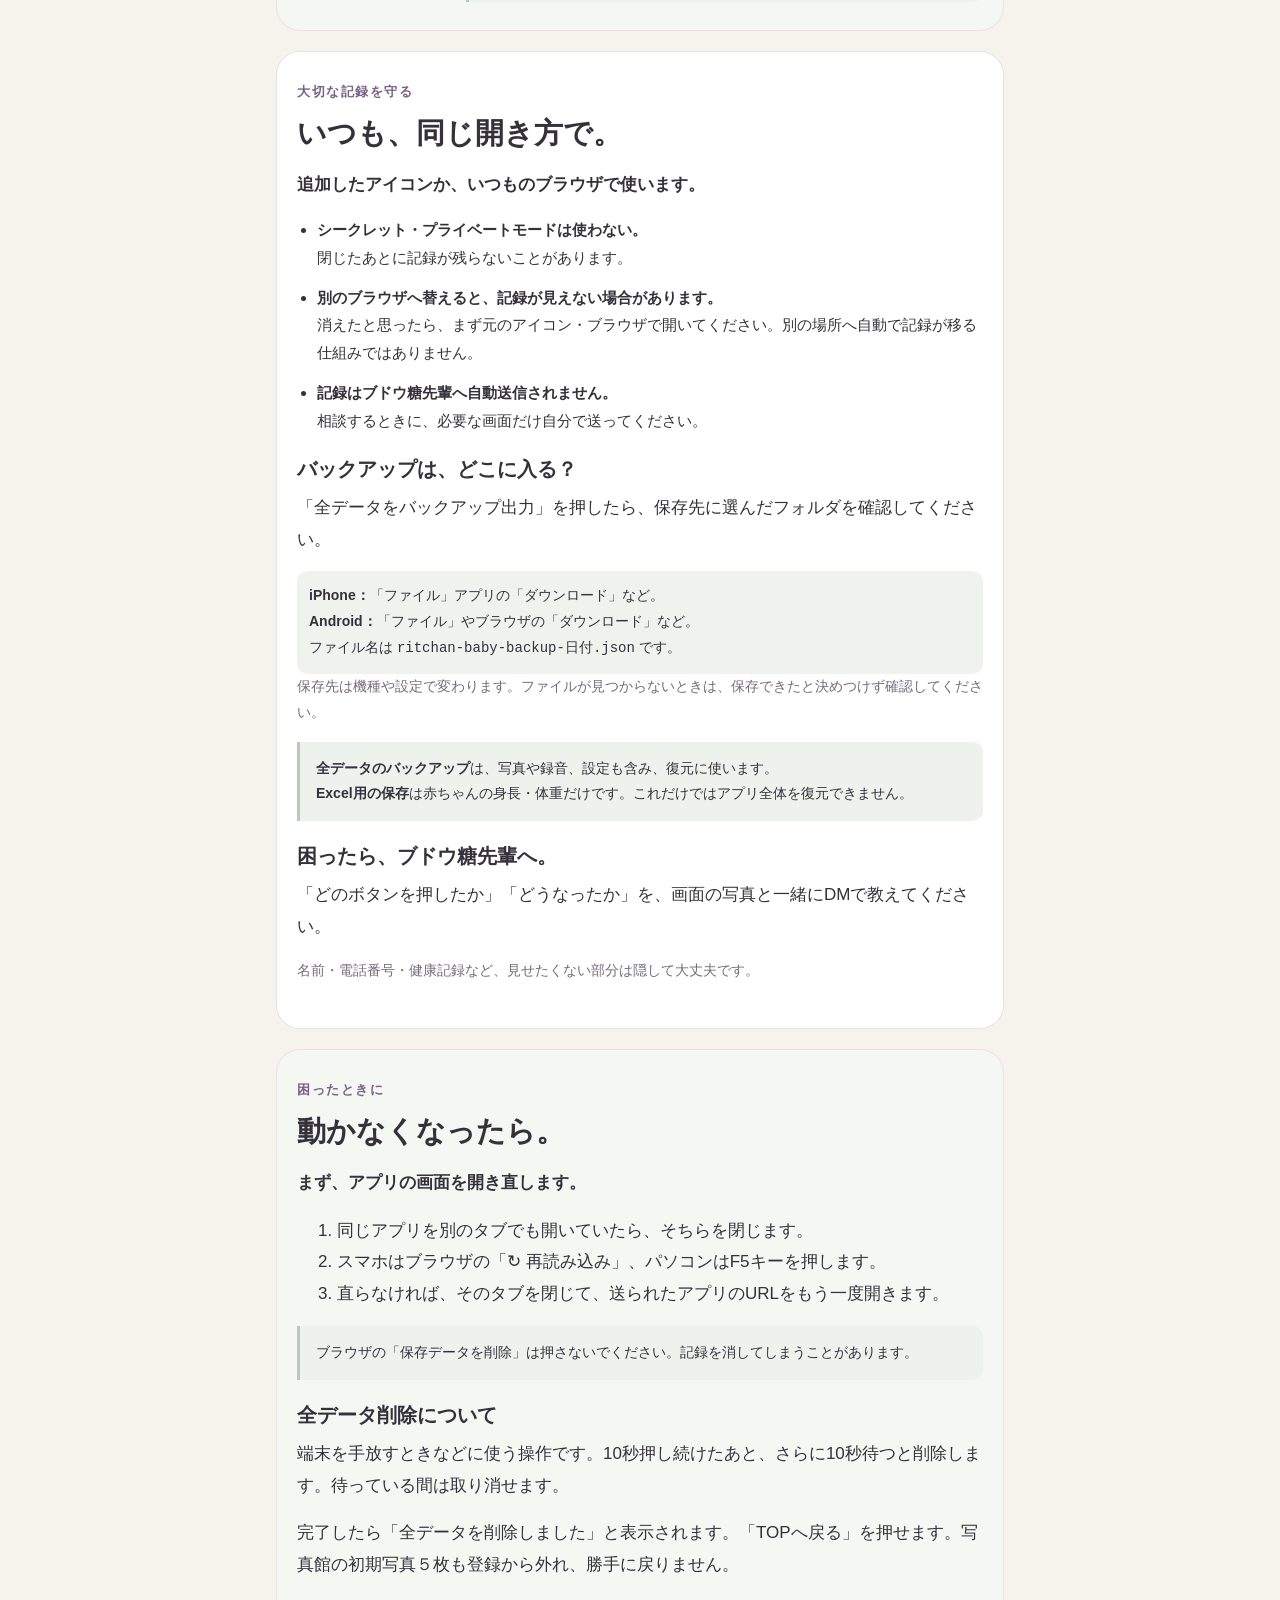
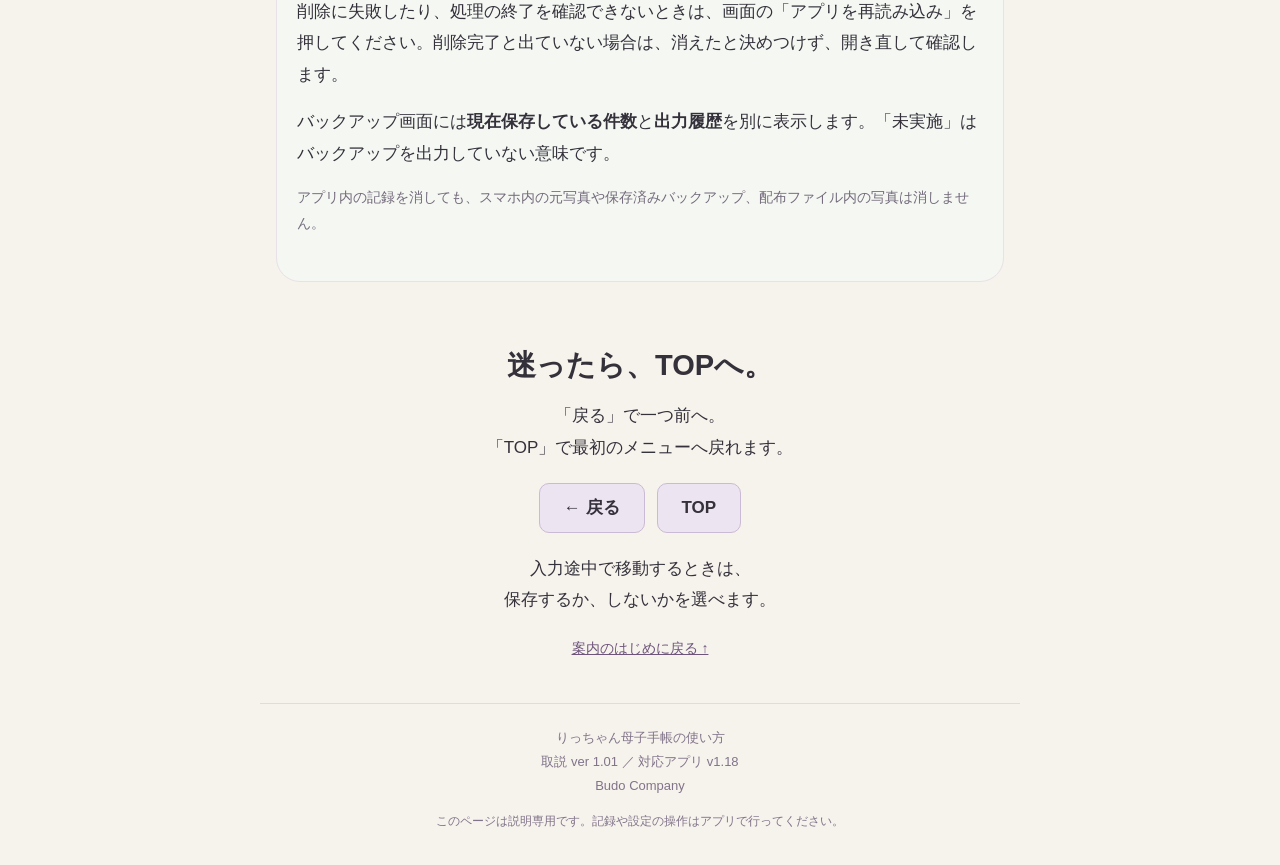
==== commit 2e6f1d0b: "Add files via upload" ====
--- a/ritchan-baby-guide.html
+++ b/ritchan-baby-guide.html
@@ -4,25 +4,18 @@
 <meta charset="utf-8">
 <meta name="viewport" content="width=device-width, initial-scale=1">
 <meta name="theme-color" content="#eee7f0">
-<title>りっちゃん母子手帳｜かんたん使い方案内</title>
-<style>*{box-sizing:border-box}html{scroll-behavior:smooth;scroll-padding-top:68px}body{margin:0;background:#f6f2ec;color:#34313b;font-family:-apple-system,BlinkMacSystemFont,"Noto Sans JP","Yu Gothic",sans-serif;font-size:17px;line-height:1.85;overflow-wrap:anywhere}header,main,footer{max-width:760px;margin:auto}header{text-align:center;padding:38px 22px 30px;background:#eee7f0;border-radius:0 0 36px 36px}h1{font-size:clamp(25px,5.8vw,36px);line-height:1.6;letter-spacing:.015em;margin:20px 0 10px}h2{font-size:clamp(24px,5vw,29px);line-height:1.6;margin:0 0 12px}h3{font-size:20px;line-height:1.5;margin:0 0 8px}p{margin:0 0 16px}.brand{font-weight:700;font-size:18px;display:flex;align-items:center;justify-content:center;gap:12px}.grape{color:#746082;font-size:17px;line-height:.7;letter-spacing:-4px;margin-right:4px}.intro-label,.eyebrow{font-size:13px;font-weight:700;letter-spacing:.12em;color:#786286}.intro-label{margin-top:22px}.intro{color:#64596c}.ill{width:155px;height:140px;display:block;flex-shrink:0}header .ill{margin:auto;width:190px;height:171px}.flow{display:flex;gap:8px;align-items:center;justify-content:center;margin:12px 0 22px;font-size:14px}.flow span{white-space:nowrap;background:#fff;border-radius:9px;padding:9px 12px}.flow b{font-weight:400;color:#8a7495}.swipe{font-size:13px;color:#786286;margin:0}nav{position:sticky;top:0;z-index:2;display:flex;justify-content:center;gap:3px;background:#faf7f1f5;border-bottom:1px solid #e3dce6;padding:10px 6px;backdrop-filter:blur(8px)}nav a{padding:5px 9px;font-size:13px;text-decoration:none;color:#64506f;border-radius:12px}nav a:hover{background:#e7ddec}main{padding:12px 16px 0}.chapter{position:relative;display:flex;gap:14px;padding:28px 20px;margin:20px 0;background:#fff;border:1px solid #e9e1e8;border-radius:24px;scroll-margin-top:12px}.chapter:nth-child(even){background:#f4f7f2}.visual{position:relative;align-self:flex-start}.step{position:absolute;bottom:0;left:15px;font-size:12px;color:#a295a8;display:none}.copy{min-width:0;flex:1}.eyebrow{margin:0 0 6px}.lead{font-weight:650}.tip{font-size:14px;line-height:1.85;padding:14px 16px;border-left:3px solid #b5cbbf;background:#edf2ed;border-radius:0 10px 10px 0}.route{display:flex;flex-wrap:wrap;gap:6px;align-items:center;font-size:13px;margin:18px 0}.route span{background:#eee7f2;border-radius:7px;padding:7px 10px}.route i{font-style:normal;color:#9a86a3}.menu-sample{display:grid;grid-template-columns:1fr 1fr;gap:8px;font-size:13px;margin:18px 0}.menu-sample span{padding:10px 8px;border:1px solid #ddd2e4;border-radius:10px;text-align:center;background:#faf7fb}.swatches{display:flex;gap:9px;margin:22px 0}.swatches span{width:39px;height:39px;border-radius:9px;border:2px solid #fff;box-shadow:0 0 0 1px #ddd}.sleep-demo{display:flex;align-items:center;justify-content:center;gap:20px;font-size:13px;margin:20px 0;text-align:center}.sleep-demo b{font-size:28px;color:#6b5577}.sleep-demo i{font-style:normal;color:#a28aad}.example{font-size:14px;color:#746b7c}.export{padding:18px;background:#f2eaf5;border-radius:13px;margin-top:22px;font-size:15px}.export p{margin:8px 0}.export small{font-size:12px}.chart-preview{padding:17px;background:#fffaf0;border:1px solid #e0d6c4;border-radius:13px;margin:18px 0;font-size:13px}.chart-preview div{font-size:19px;font-weight:700;margin-bottom:12px}.chart-preview small{display:block;font-size:12px;color:#8c7696}.chart-preview p{border-top:1px solid #e8dece;margin:0;padding:8px 0}.mini{padding:15px 0;border-bottom:1px solid #ded9e1}.mini p{margin:6px 0 0;font-size:15px}.extras{padding:28px 20px;background:#efe8f2;border-radius:24px;margin:20px 0}.extra-grid{display:grid;grid-template-columns:minmax(0,1fr) minmax(0,1fr);gap:14px;margin:20px 0}.extra-grid article{min-width:0;background:#fff;padding:16px;border-radius:15px}.extra-grid .ill{margin:auto;max-width:100%;width:110px;height:100px}.extra-grid p{font-size:14px;margin:0}.finish{text-align:center;padding:40px 12px}.nav-demo{display:flex;justify-content:center;gap:12px;margin:20px}.nav-demo span{border:1px solid #cbbad4;background:#ede4f1;border-radius:10px;padding:8px 24px;font-weight:700}.finish a{font-size:14px;color:#6e557c}footer{text-align:center;padding:22px 24px 34px;color:#81748a;font-size:13px;border-top:1px solid #e2d9e7}footer small{display:block;font-size:12px;margin-top:12px}@media(max-width:560px){.chapter{display:block;padding:22px 20px}.visual{float:right;margin:-8px -10px 0 2px}.visual .ill{width:110px;height:99px}.copy>.eyebrow,.copy>h2{max-width:none}.copy>h2{clear:both;padding-top:10px}.copy>.lead{clear:both;padding-top:10px}.chapter::after{content:"";display:block;clear:both}.extra-grid{gap:10px}.extra-grid article{padding:13px}.extra-grid h3{font-size:17px}.extra-grid p{font-size:13px}}@media(prefers-reduced-motion:reduce){html{scroll-behavior:auto}}@media print{nav{position:static}.chapter,.extras{break-inside:avoid}body{font-size:12pt}.finish a{display:none}}</style>
+<title>りっちゃん母子手帳の使い方｜取説 ver 1.01</title>
+<style>*{box-sizing:border-box}html{scroll-behavior:smooth;scroll-padding-top:68px}body{margin:0;background:#f6f2ec;color:#34313b;font-family:-apple-system,BlinkMacSystemFont,"Noto Sans JP","Yu Gothic",sans-serif;font-size:17px;line-height:1.85;overflow-wrap:anywhere}header,main,footer{max-width:760px;margin:auto}header{text-align:center;padding:38px 22px 30px;background:#eee7f0;border-radius:0 0 36px 36px}h1{font-size:clamp(25px,5.8vw,36px);line-height:1.6;letter-spacing:.015em;margin:20px 0 10px}h2{font-size:clamp(24px,5vw,29px);line-height:1.6;margin:0 0 12px}h3{font-size:20px;line-height:1.5;margin:0 0 8px}p{margin:0 0 16px}.brand{font-weight:700;font-size:18px;display:flex;align-items:center;justify-content:center;gap:12px}.grape{color:#746082;font-size:17px;line-height:.7;letter-spacing:-4px;margin-right:4px}.intro-label,.eyebrow{font-size:13px;font-weight:700;letter-spacing:.12em;color:#786286}.intro-label{margin-top:22px}.intro{color:#64596c}.ill{width:155px;height:140px;display:block;flex-shrink:0}header .ill{margin:auto;width:190px;height:171px}.flow{display:flex;gap:8px;align-items:center;justify-content:center;margin:12px 0 22px;font-size:14px}.flow span{white-space:nowrap;background:#fff;border-radius:9px;padding:9px 12px}.flow b{font-weight:400;color:#8a7495}.swipe{font-size:13px;color:#786286;margin:0}nav{position:sticky;top:0;z-index:2;display:flex;justify-content:center;gap:3px;background:#faf7f1f5;border-bottom:1px solid #e3dce6;padding:10px 6px;backdrop-filter:blur(8px)}nav a{white-space:nowrap;flex-shrink:0;padding:5px 7px;font-size:13px;text-decoration:none;color:#64506f;border-radius:12px}nav a:hover{background:#e7ddec}main{padding:12px 16px 0}.chapter{position:relative;display:flex;gap:14px;padding:28px 20px;margin:20px 0;background:#fff;border:1px solid #e9e1e8;border-radius:24px;scroll-margin-top:12px}.chapter:nth-child(even){background:#f4f7f2}.visual{position:relative;align-self:flex-start}.step{position:absolute;bottom:0;left:15px;font-size:12px;color:#a295a8;display:none}.copy{min-width:0;flex:1}.eyebrow{margin:0 0 6px}.lead{font-weight:650}.tip{font-size:14px;line-height:1.85;padding:14px 16px;border-left:3px solid #b5cbbf;background:#edf2ed;border-radius:0 10px 10px 0}.route{display:flex;flex-wrap:wrap;gap:6px;align-items:center;font-size:13px;margin:18px 0}.route span{background:#eee7f2;border-radius:7px;padding:7px 10px}.route i{font-style:normal;color:#9a86a3}.menu-sample{display:grid;grid-template-columns:1fr 1fr;gap:8px;font-size:13px;margin:18px 0}.menu-sample span{padding:10px 8px;border:1px solid #ddd2e4;border-radius:10px;text-align:center;background:#faf7fb}.swatches{display:flex;gap:9px;margin:22px 0}.swatches span{width:39px;height:39px;border-radius:9px;border:2px solid #fff;box-shadow:0 0 0 1px #ddd}.sleep-demo{display:flex;align-items:center;justify-content:center;gap:20px;font-size:13px;margin:20px 0;text-align:center}.sleep-demo b{font-size:28px;color:#6b5577}.sleep-demo i{font-style:normal;color:#a28aad}.example{font-size:14px;color:#746b7c}.export{padding:18px;background:#f2eaf5;border-radius:13px;margin-top:22px;font-size:15px}.export p{margin:8px 0}.export small{font-size:12px}.chart-preview{padding:17px;background:#fffaf0;border:1px solid #e0d6c4;border-radius:13px;margin:18px 0;font-size:13px}.chart-preview div{font-size:19px;font-weight:700;margin-bottom:12px}.chart-preview small{display:block;font-size:12px;color:#8c7696}.chart-preview p{border-top:1px solid #e8dece;margin:0;padding:8px 0}.mini{padding:15px 0;border-bottom:1px solid #ded9e1}.mini p{margin:6px 0 0;font-size:15px}.extras{padding:28px 20px;background:#efe8f2;border-radius:24px;margin:20px 0}.extra-grid{display:grid;grid-template-columns:minmax(0,1fr) minmax(0,1fr);gap:14px;margin:20px 0}.extra-grid article{min-width:0;background:#fff;padding:16px;border-radius:15px}.extra-grid .ill{margin:auto;max-width:100%;width:110px;height:100px}.extra-grid p{font-size:14px;margin:0}.finish{text-align:center;padding:40px 12px}.nav-demo{display:flex;justify-content:center;gap:12px;margin:20px}.nav-demo span{border:1px solid #cbbad4;background:#ede4f1;border-radius:10px;padding:8px 24px;font-weight:700}.finish a{font-size:14px;color:#6e557c}footer{text-align:center;padding:22px 24px 34px;color:#81748a;font-size:13px;border-top:1px solid #e2d9e7}footer small{display:block;font-size:12px;margin-top:12px}@media(max-width:560px){.chapter{display:block;padding:22px 20px}.visual{float:right;margin:-8px -10px 0 2px}.visual .ill{width:110px;height:99px}.copy>.eyebrow,.copy>h2{max-width:none}.copy>h2{clear:both;padding-top:10px}.copy>.lead{clear:both;padding-top:10px}.chapter::after{content:"";display:block;clear:both}.extra-grid{gap:10px}.extra-grid article{padding:13px}.extra-grid h3{font-size:17px}.extra-grid p{font-size:13px}}@media(prefers-reduced-motion:reduce){html{scroll-behavior:auto}}@media print{nav{position:static}.chapter,.extras{break-inside:avoid}body{font-size:12pt}.finish a{display:none}}.guide-girl{display:block;width:170px;height:170px;max-width:58vw;object-fit:contain;margin:24px auto;border-radius:18px}.guide-version{display:inline-block;font-size:13px;letter-spacing:.06em;border:1px solid #d5c4df;border-radius:18px;padding:3px 14px;color:#755b84;background:#f8f4fa;margin-bottom:12px}.phone-steps{margin:16px 0;padding:17px;background:#f3eef6;border-radius:14px}.phone-steps h3{font-size:19px}.phone-steps ol{padding-left:1.3em;font-size:15px}.phone-steps li{margin:8px 0}.share-symbol{display:inline-flex;align-items:center;justify-content:center;font-size:24px;border:1px solid #c5b7cf;width:32px;height:32px;border-radius:7px;background:#fff;color:#695275;vertical-align:middle}.support-steps{font-size:15px;padding-left:1.3em}.support-steps li{margin-bottom:12px}.file-example{font-size:14px;padding:12px;background:#f0f3ed;border-radius:10px}.ref-links{font-size:12px;margin-top:16px}.ref-links a{color:#776384}.chapter a{color:#6d4e81}.chapter h3{margin-top:20px}</style>
 </head>
 <body>
 <header id="top">
 <div class="brand">
 <span class="grape">●<br>●●<br>●</span>りっちゃん母子手帳</div>
 <p class="intro-label">ママのための、かんたん案内</p>
-<h1>毎日のことを残して、<br>必要なときに見る。</h1>
+<h1>りっちゃん母子手帳の使い方</h1>
+<p class="guide-version">取説 ver 1.01</p>
 <p class="intro">全部を埋めなくても大丈夫。<br>残しておきたいことから、少しずつ。</p>
-<svg class="ill" viewBox="0 0 200 180" aria-hidden="true">
-<g stroke="#64546c" stroke-width="3.5" stroke-linecap="round" stroke-linejoin="round" fill="none">
-<path d="M67 66a33 33 0 1 0 66 0 33 33 0 0 0-66 0" fill="#f9d9bd"/>
-<path d="M92 33c-6-15 18-19 15-5-1 7-12 4-8 0"/>
-<path d="M84 67h1m30 0h1M91 81q9 7 18 0"/>
-<path d="M61 145q0-43 39-43t39 43" fill="#e4dced"/>
-<path d="M89 111l11 15 11-15"/>
-</g>
-</svg>
+<img class="guide-girl" src="[data-uri]" alt="ピンクの服を着た女の子のイラスト" width="170" height="170">
 <div class="flow">
 <span>記録する</span>
 <b>→</b>
@@ -33,11 +26,11 @@
 <p class="swipe">下へスクロールして読めます ↓</p>
 </header>
 <nav aria-label="案内の目次">
-<a href="#start">はじめに</a>
+<a href="#home-icon">アイコン</a>
 <a href="#daily">記録</a>
 <a href="#review">見る</a>
 <a href="#doctor">病院</a>
-<a href="#help">便利機能</a>
+<a href="#safe-use">保存・相談</a>
 </nav>
 <main>
 <section id="start" class="chapter">
@@ -66,6 +59,7 @@
 <div class="tip">TOPは、最初のメニュー画面のことです。</div>
 </div>
 </section>
+<section class="chapter" id="home-icon"><div class="copy"><p class="eyebrow">次から、すぐ開く</p><h2>ホーム画面にアイコンを。</h2><p class="lead">一度追加すれば、DMを探さず開けます。</p><p>最初はDMのURLから開きます。Xの中で表示されたら、メニューの「ブラウザで開く」などを選びます。iPhoneはSafari、AndroidはChromeを使ってください。</p><p class="example">見つからないときは、DMのURLをコピーして、SafariかChromeの上のアドレス欄に貼り付けます。</p><div class="phone-steps"><h3>iPhoneの場合</h3><ol><li>Safariで「りっちゃん母子手帳」のTOPを開きます。</li><li><span class="share-symbol" aria-label="四角から上向き矢印の共有マーク">↑</span> 「共有」を押します。画面によっては「…」などのメニュー内にあります。</li><li>「ホーム画面に追加」→「追加」を押します。</li></ol><p class="example">「Webアプリとして開く」が表示されたら、Safariで使うショートカットにしたい場合はオフにします。</p></div><div class="phone-steps"><h3>Androidの場合</h3><ol><li>ChromeでアプリのTOPを開きます。</li><li>右上の「⋮」→「ホーム画面に追加」を押します。</li><li>「ショートカットを作成」→「追加」を押します。</li></ol><p class="example">機種によっては「インストールしてショートカットを作成」と表示されます。</p></div><div class="tip">追加は、記録を始める前にしておくと安心です。すでに記録があるときは、先にバックアップしてください。</div><p class="ref-links">操作の参考：<a href="https://support.apple.com/ja-jp/guide/iphone/iph42ab2f3a7/ios" target="_blank" rel="noopener">Apple</a> ／ <a href="https://support.google.com/chrome/answer/15085120?co=GENIE.Platform%3DAndroid&amp;hl=ja" target="_blank" rel="noopener">Google</a>（2026年11月確認）</p></div></section>
 <section id="daily" class="chapter">
 <div class="visual">
 <svg class="ill" viewBox="0 0 200 180" aria-hidden="true">
@@ -328,6 +322,7 @@
 <div class="tip">Excel用の身長・体重ファイルと、全データのバックアップは別のものです。</div>
 </div>
 </section>
+<section class="chapter" id="safe-use"><div class="copy"><p class="eyebrow">大切な記録を守る</p><h2>いつも、同じ開き方で。</h2><p class="lead">追加したアイコンか、いつものブラウザで使います。</p><ul class="support-steps"><li><strong>シークレット・プライベートモードは使わない。</strong><br>閉じたあとに記録が残らないことがあります。</li><li><strong>別のブラウザへ替えると、記録が見えない場合があります。</strong><br>消えたと思ったら、まず元のアイコン・ブラウザで開いてください。別の場所へ自動で記録が移る仕組みではありません。</li><li><strong>記録はブドウ糖先輩へ自動送信されません。</strong><br>相談するときに、必要な画面だけ自分で送ってください。</li></ul><h3>バックアップは、どこに入る？</h3><p>「全データをバックアップ出力」を押したら、保存先に選んだフォルダを確認してください。</p><div class="file-example"><strong>iPhone：</strong>「ファイル」アプリの「ダウンロード」など。<br><strong>Android：</strong>「ファイル」やブラウザの「ダウンロード」など。<br>ファイル名は <code>ritchan-baby-backup-日付.json</code> です。</div><p class="example">保存先は機種や設定で変わります。ファイルが見つからないときは、保存できたと決めつけず確認してください。</p><div class="tip"><strong>全データのバックアップ</strong>は、写真や録音、設定も含み、復元に使います。<br><strong>Excel用の保存</strong>は赤ちゃんの身長・体重だけです。これだけではアプリ全体を復元できません。</div><h3>困ったら、ブドウ糖先輩へ。</h3><p>「どのボタンを押したか」「どうなったか」を、画面の写真と一緒にDMで教えてください。</p><p class="example">名前・電話番号・健康記録など、見せたくない部分は隠して大丈夫です。</p></div></section>
 <section class="chapter" id="restart"><div class="copy"><p class="eyebrow">困ったときに</p><h2>動かなくなったら。</h2><p class="lead">まず、アプリの画面を開き直します。</p><ol><li>同じアプリを別のタブでも開いていたら、そちらを閉じます。</li><li>スマホはブラウザの「↻ 再読み込み」、パソコンはF5キーを押します。</li><li>直らなければ、そのタブを閉じて、送られたアプリのURLをもう一度開きます。</li></ol><div class="tip">ブラウザの「保存データを削除」は押さないでください。記録を消してしまうことがあります。</div><h3>全データ削除について</h3><p>端末を手放すときなどに使う操作です。10秒押し続けたあと、さらに10秒待つと削除します。待っている間は取り消せます。</p><p>完了したら「全データを削除しました」と表示されます。「TOPへ戻る」を押せます。写真館の初期写真５枚も登録から外れ、勝手に戻りません。</p><p>削除に失敗したり、処理の終了を確認できないときは、画面の「アプリを再読み込み」を押してください。削除完了と出ていない場合は、消えたと決めつけず、開き直して確認します。</p><p>バックアップ画面には<strong>現在保存している件数</strong>と<strong>出力履歴</strong>を別に表示します。「未実施」はバックアップを出力していない意味です。</p><p class="example">アプリ内の記録を消しても、スマホ内の元写真や保存済みバックアップ、配布ファイル内の写真は消しません。</p></div></section><section class="finish">
 <h2>迷ったら、TOPへ。</h2>
 <p>「戻る」で一つ前へ。<br>「TOP」で最初のメニューへ戻れます。</p>
@@ -339,8 +334,9 @@
 <a href="#top">案内のはじめに戻る ↑</a>
 </section>
 </main>
-<footer>りっちゃん母子手帳 v1.18<br>かんたん使い方案内 · Budo Company<br>
+<footer>りっちゃん母子手帳の使い方<br>取説 ver 1.01 ／ 対応アプリ v1.18<br>Budo Company<br>
 <small>このページは説明専用です。記録や設定の操作はアプリで行ってください。</small>
 </footer>
+<!-- 表紙イラスト：ユーザー提供「女の子の絵.jpg」。画像の内容は変更せず、CSSで縮小表示。 -->
 </body>
 </html>
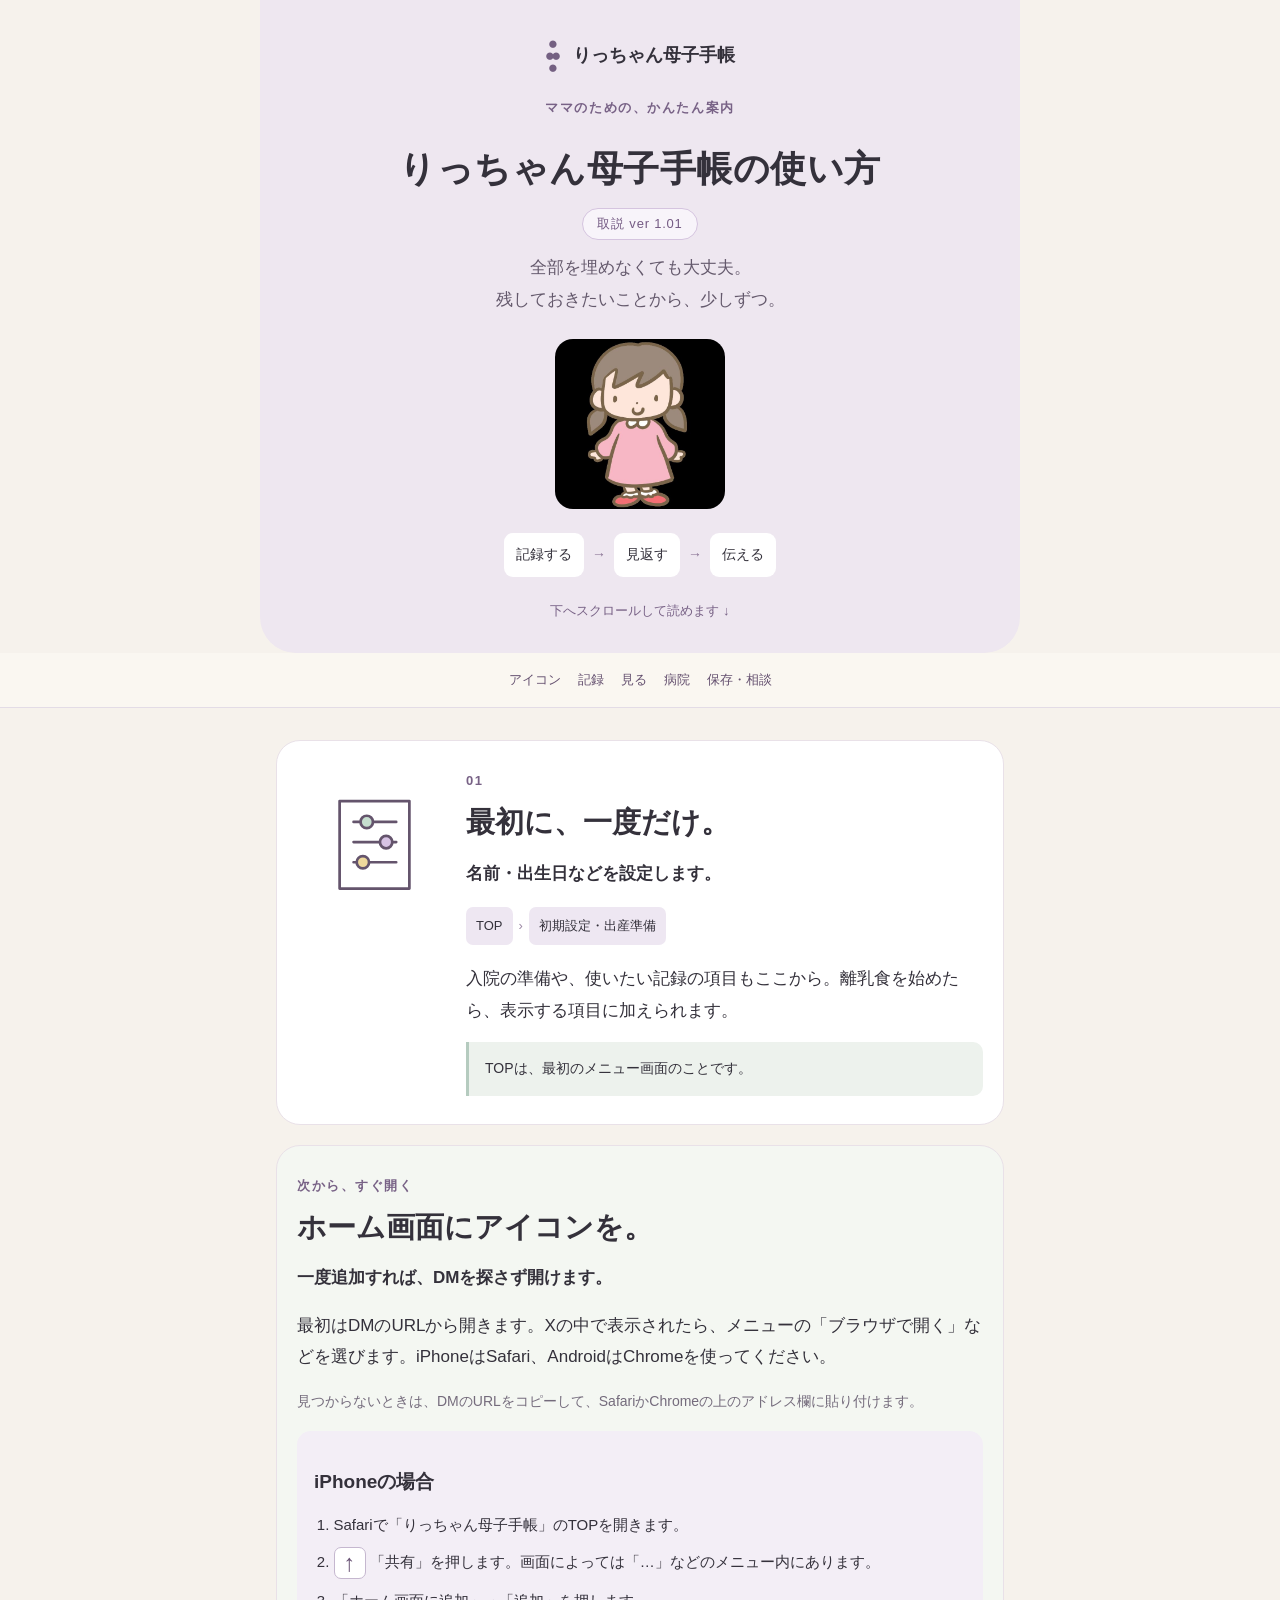
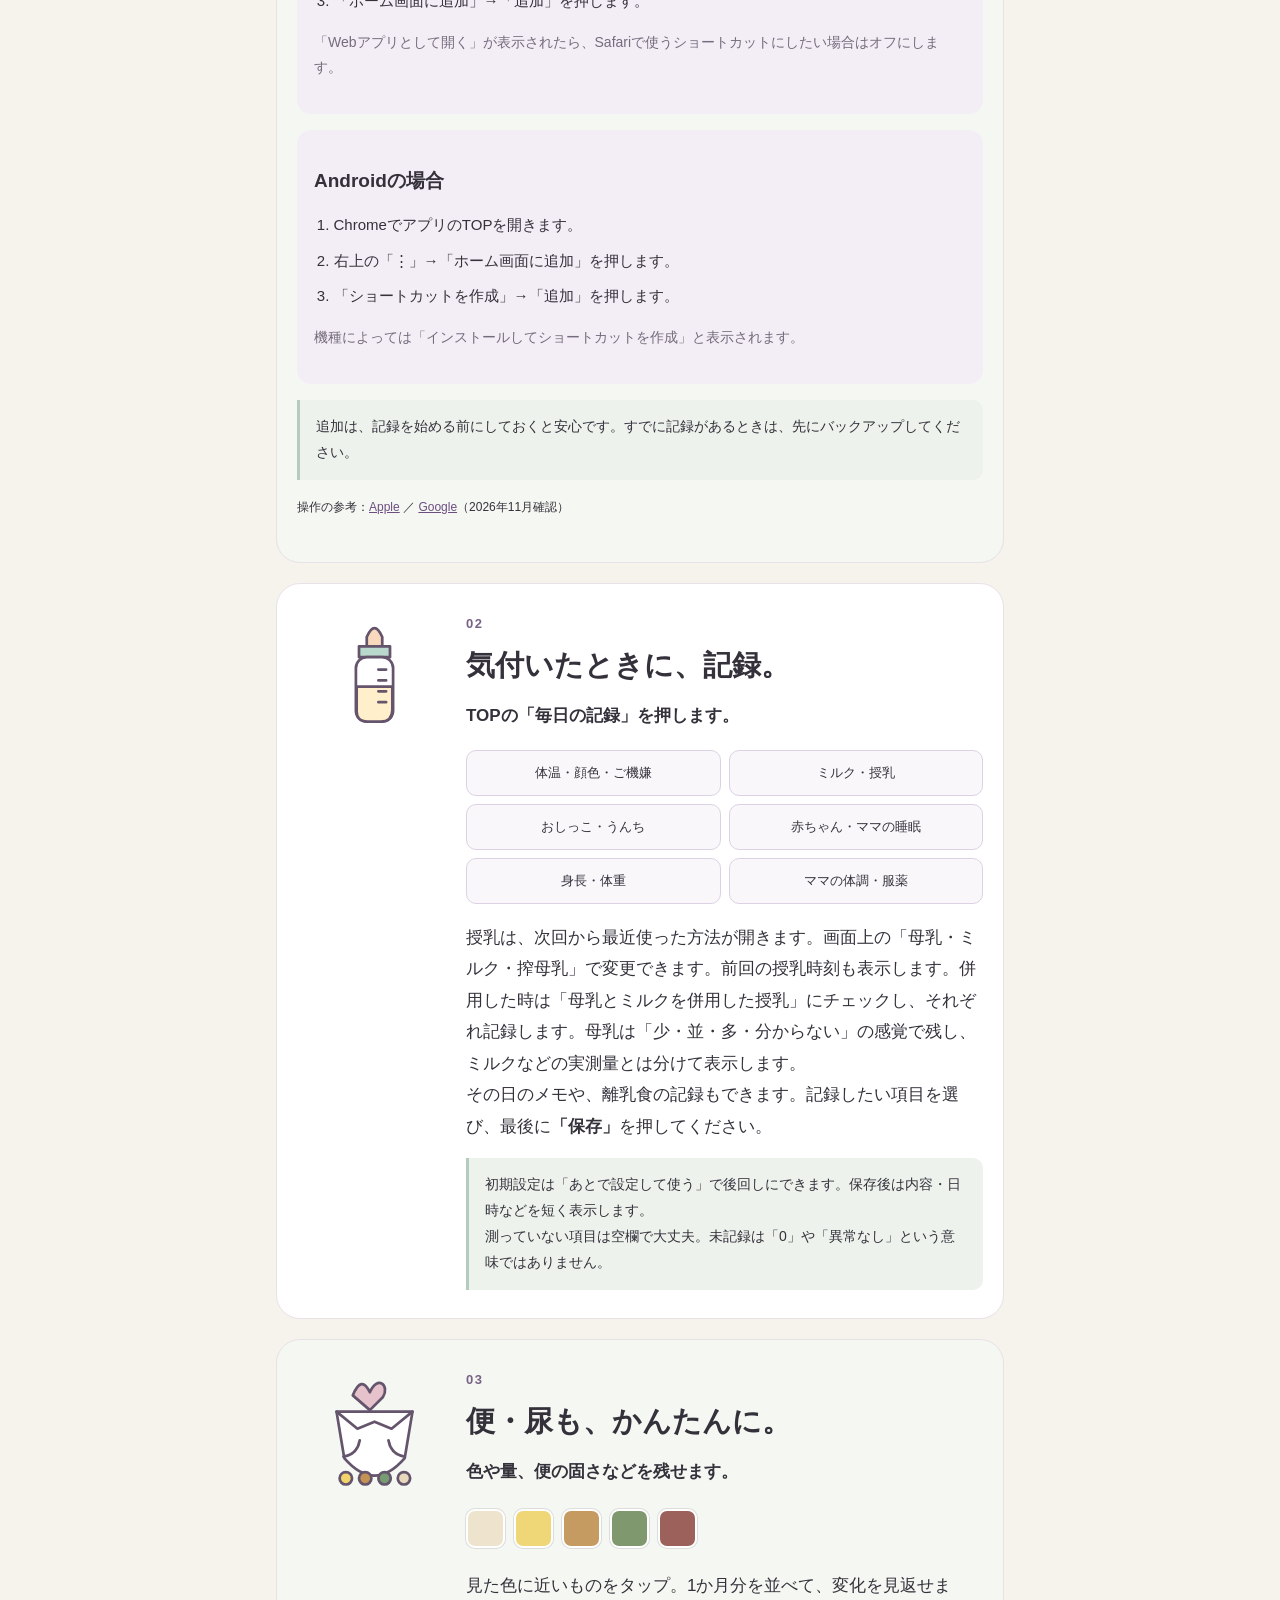
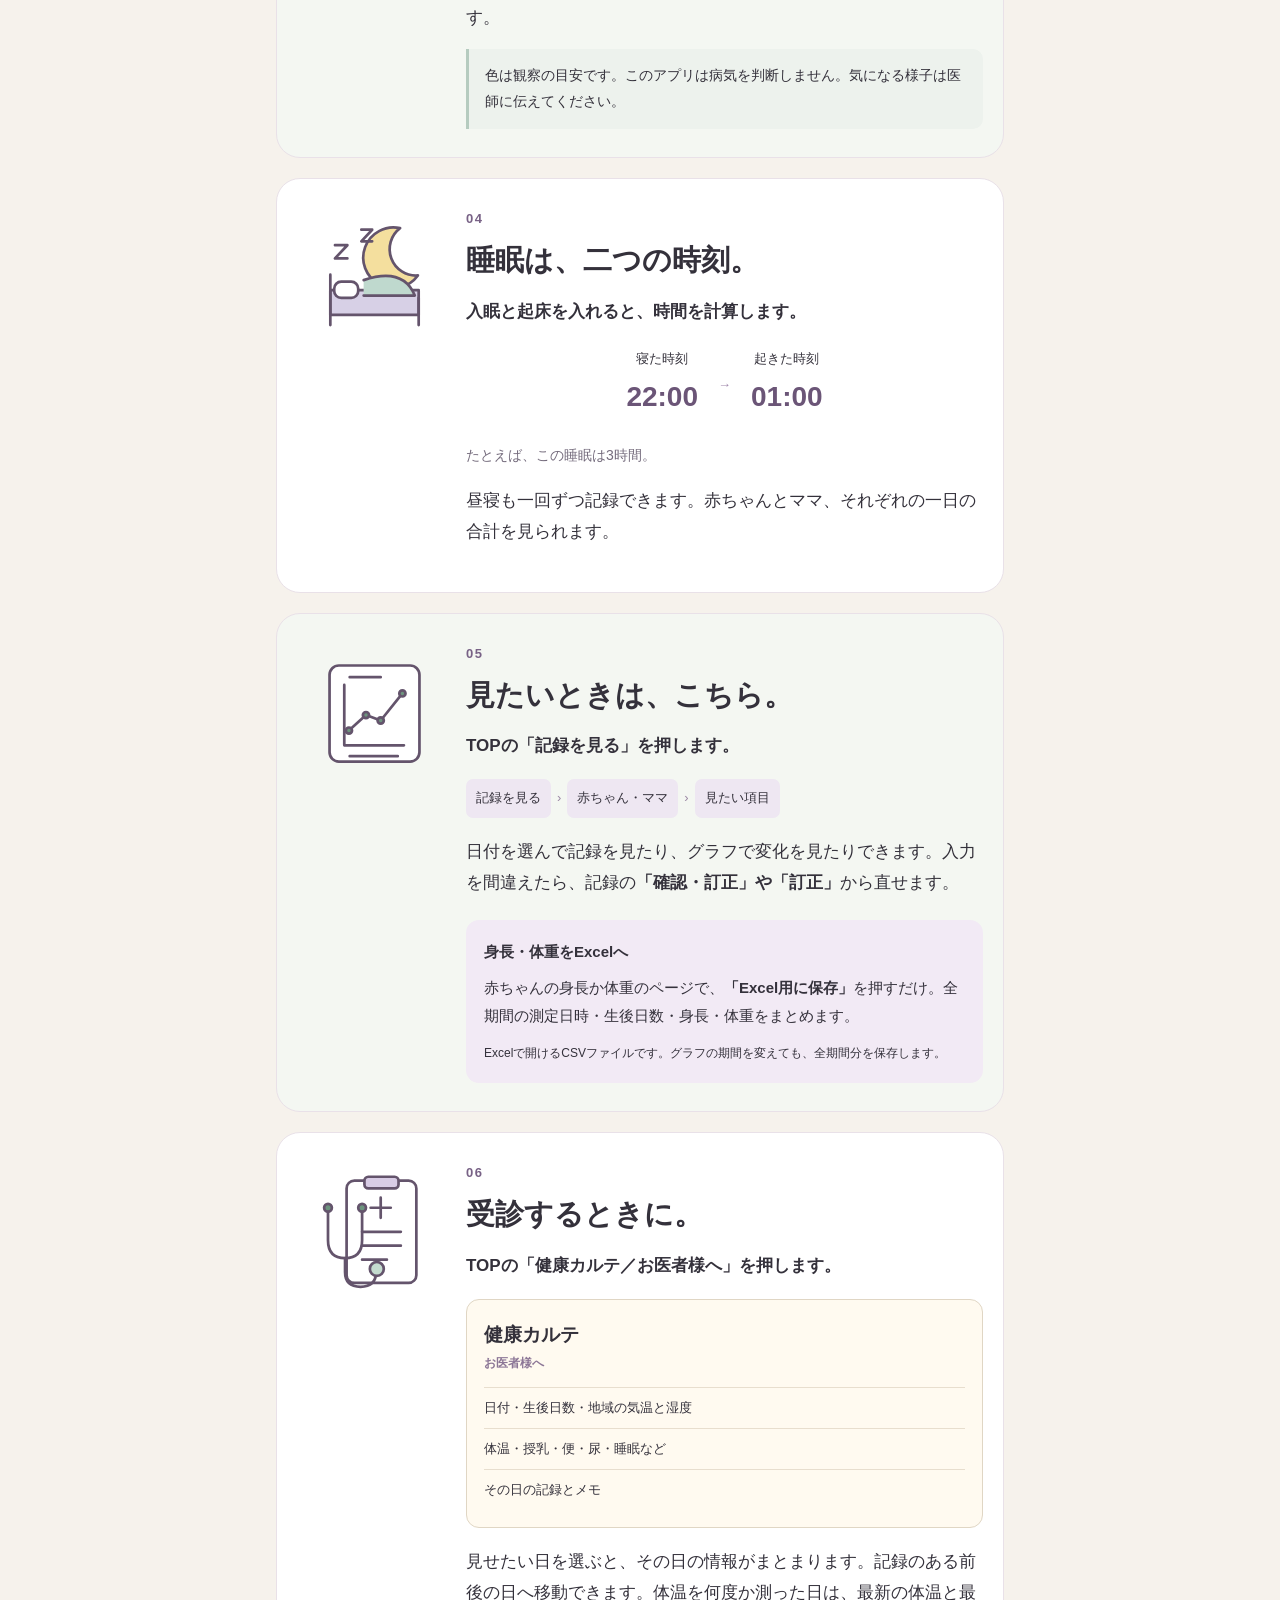
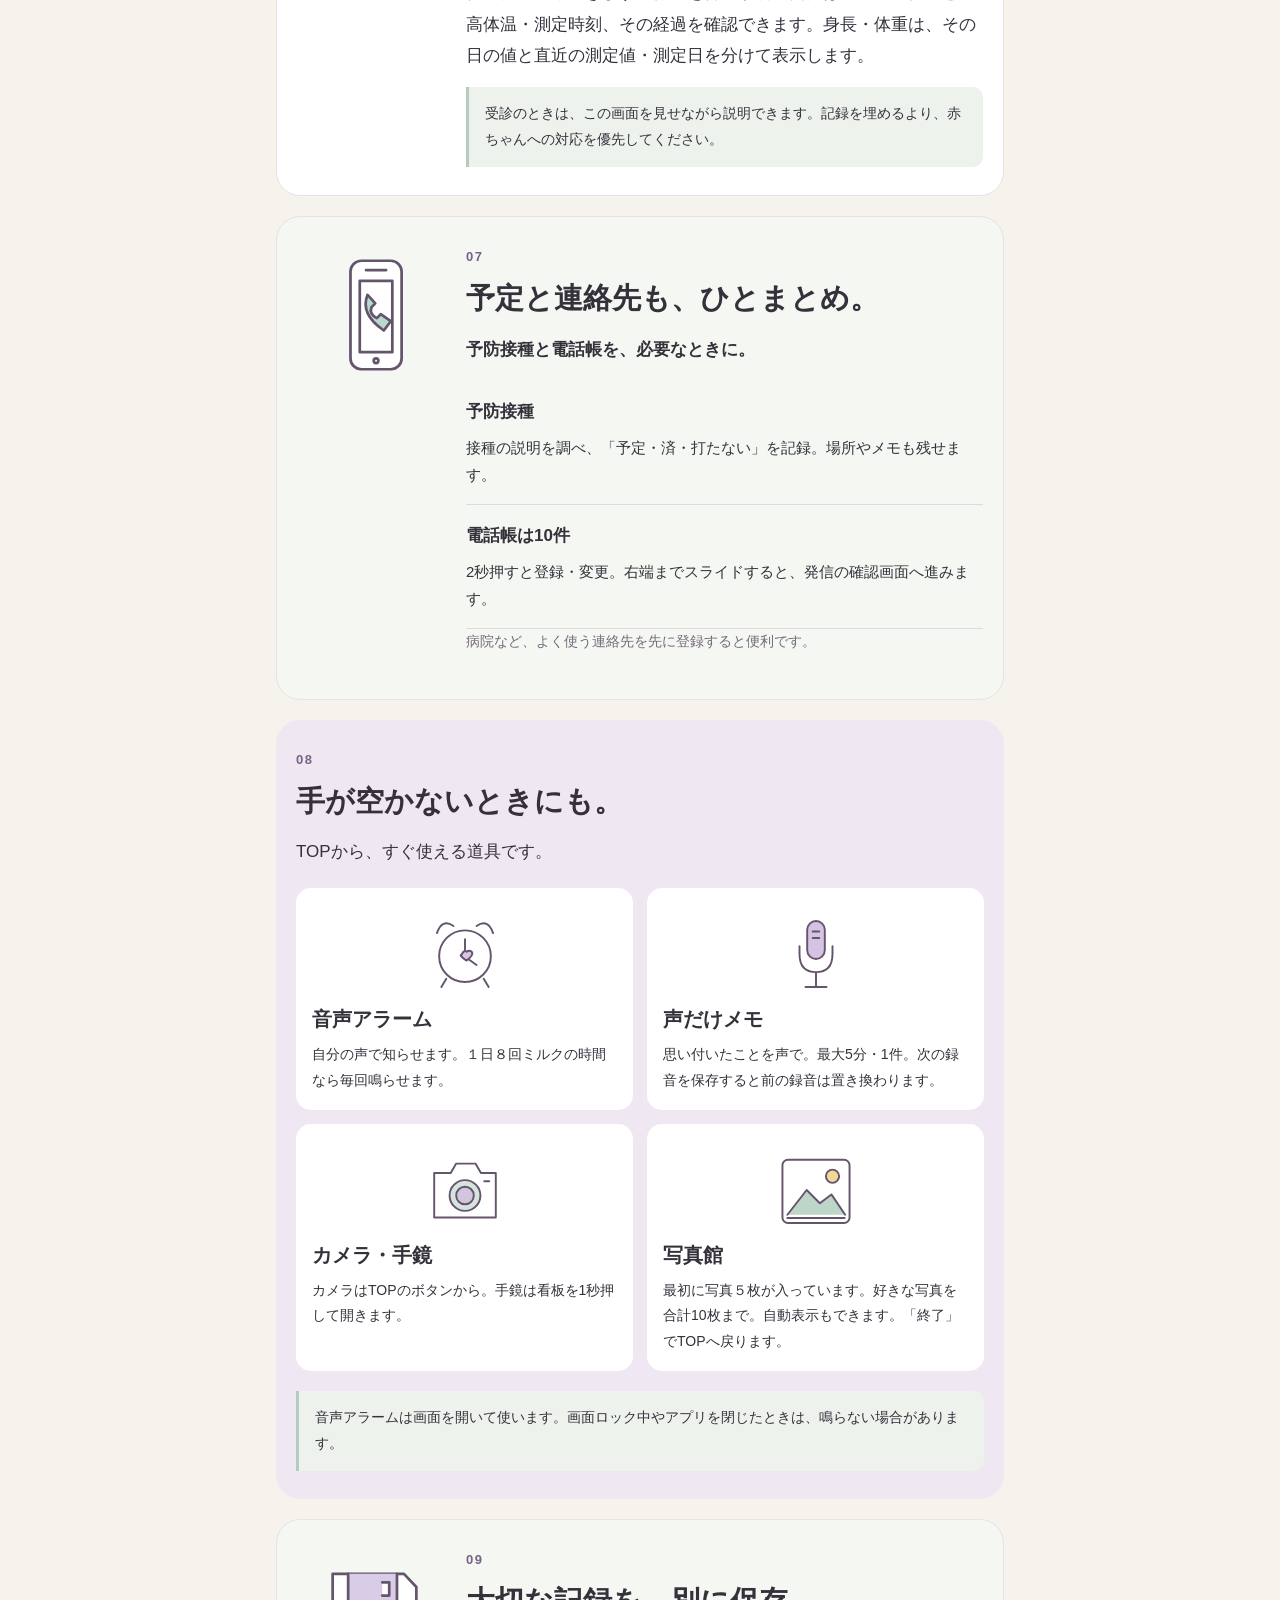
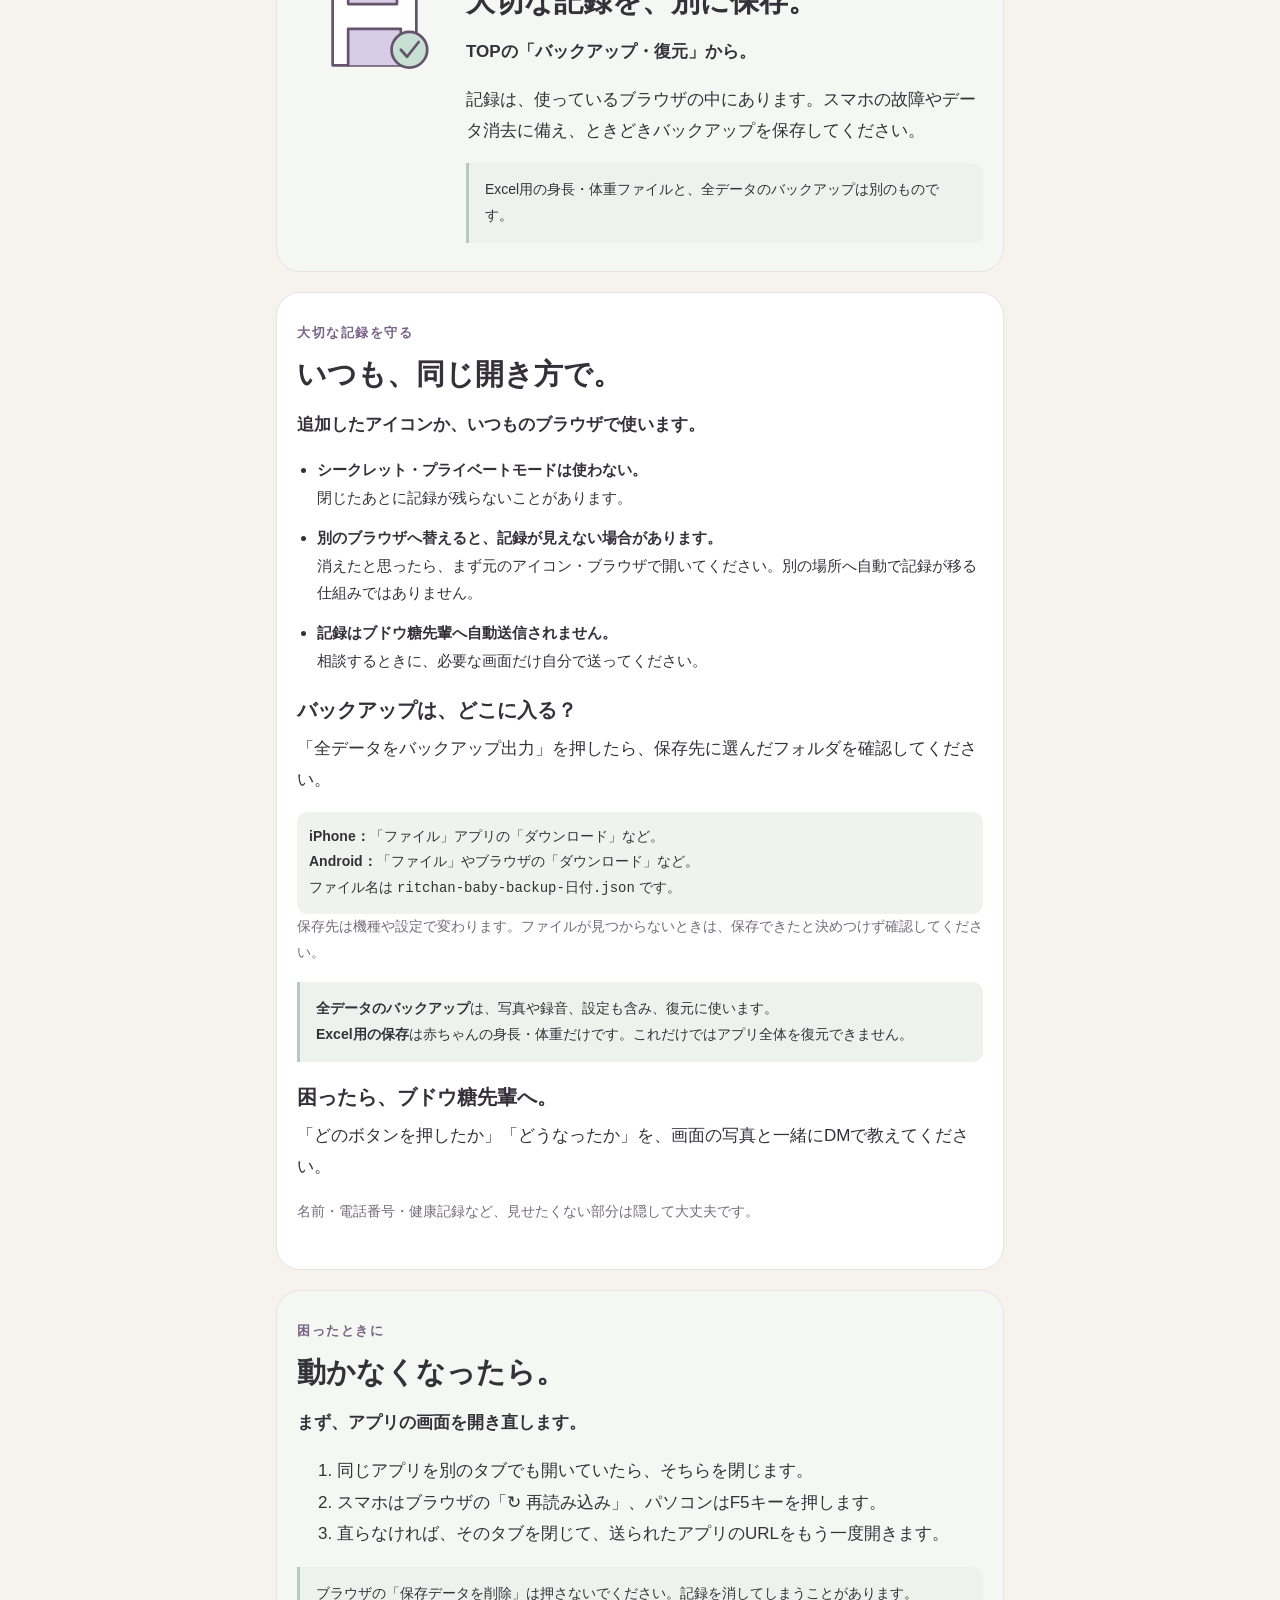
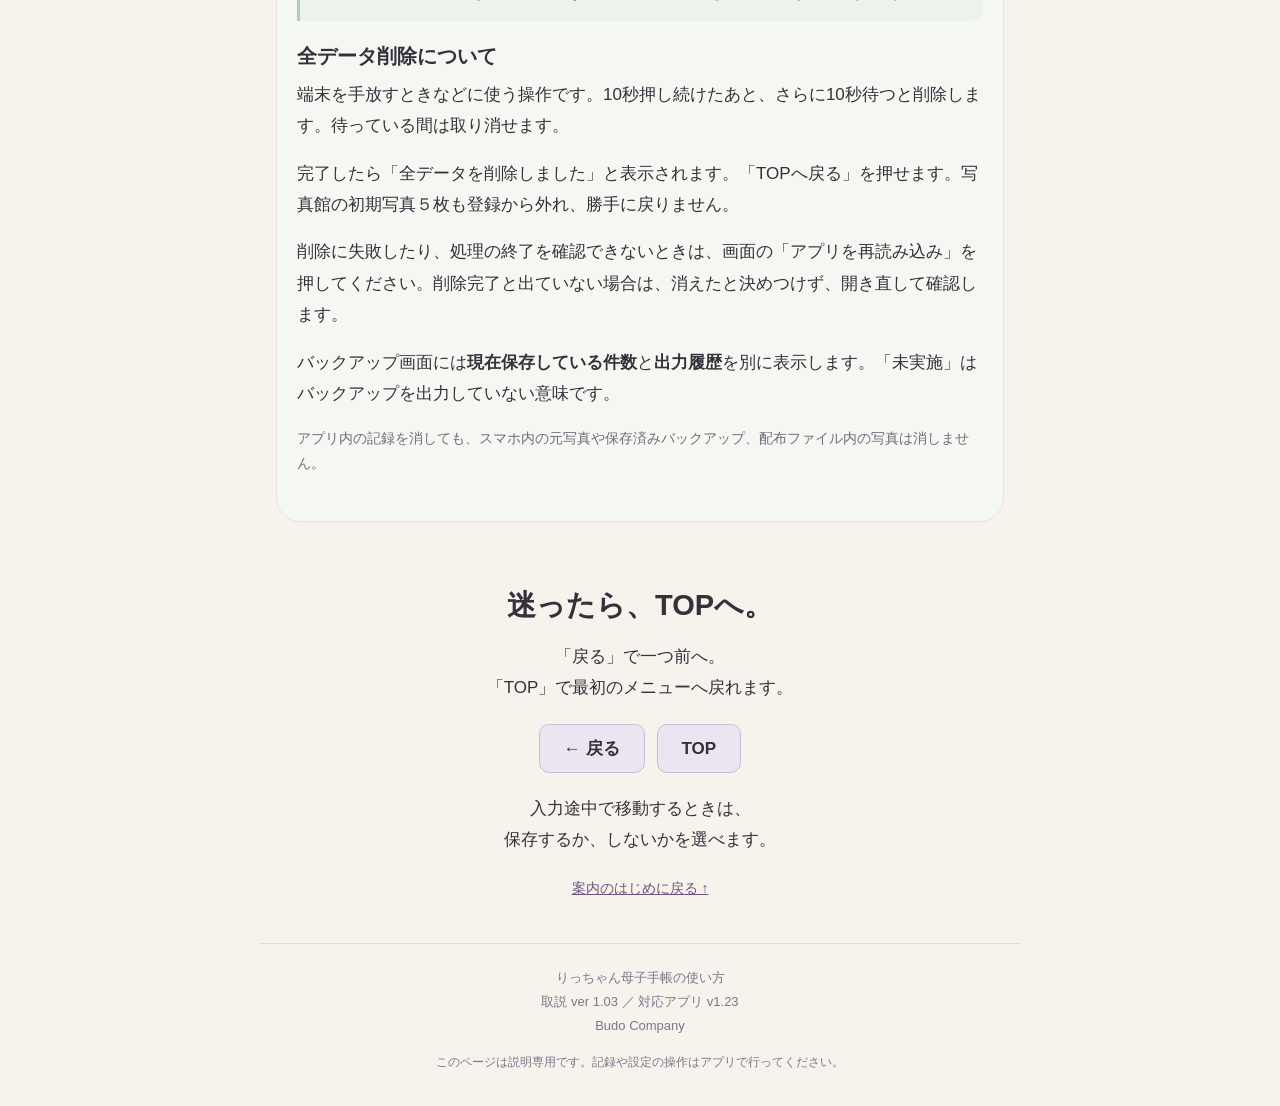
==== commit 032b69fa: "Add files via upload" ====
--- a/ritchan-baby-guide.html
+++ b/ritchan-baby-guide.html
@@ -85,8 +85,8 @@
 <span>身長・体重</span>
 <span>ママの体調・服薬</span>
 </div>
-<p>その日のメモや、離乳食の記録もできます。記録したい項目を選び、最後に<strong>「保存」</strong>を押してください。</p>
-<div class="tip">測っていない項目は空欄で大丈夫。未記録は「0」や「異常なし」という意味ではありません。</div>
+<p>授乳は、次回から最近使った方法が開きます。画面上の「母乳・ミルク・搾母乳」で変更できます。前回の授乳時刻も表示します。併用した時は「母乳とミルクを併用した授乳」にチェックし、それぞれ記録します。母乳は「少・並・多・分からない」の感覚で残し、ミルクなどの実測量とは分けて表示します。<br>その日のメモや、離乳食の記録もできます。記録したい項目を選び、最後に<strong>「保存」</strong>を押してください。</p>
+<div class="tip">初期設定は「あとで設定して使う」で後回しにできます。保存後は内容・日時などを短く表示します。<br>測っていない項目は空欄で大丈夫。未記録は「0」や「異常なし」という意味ではありません。</div>
 </div>
 </section>
 <section id="diaper" class="chapter">
@@ -216,7 +216,7 @@
 <p>体温・授乳・便・尿・睡眠など</p>
 <p>その日の記録とメモ</p>
 </div>
-<p>見せたい日を選ぶと、その日の情報がまとまります。記録のある前後の日へ移動できます。体温を何度か測った日は、その経過も一覧で確認できます。</p>
+<p>見せたい日を選ぶと、その日の情報がまとまります。記録のある前後の日へ移動できます。体温を何度か測った日は、最新の体温と最高体温・測定時刻、その経過を確認できます。身長・体重は、その日の値と直近の測定値・測定日を分けて表示します。</p>
 <div class="tip">受診のときは、この画面を見せながら説明できます。記録を埋めるより、赤ちゃんへの対応を優先してください。</div>
 </div>
 </section>
@@ -334,7 +334,7 @@
 <a href="#top">案内のはじめに戻る ↑</a>
 </section>
 </main>
-<footer>りっちゃん母子手帳の使い方<br>取説 ver 1.01 ／ 対応アプリ v1.18<br>Budo Company<br>
+<footer>りっちゃん母子手帳の使い方<br>取説 ver 1.03 ／ 対応アプリ v1.23<br>Budo Company<br>
 <small>このページは説明専用です。記録や設定の操作はアプリで行ってください。</small>
 </footer>
 <!-- 表紙イラスト：ユーザー提供「女の子の絵.jpg」。画像の内容は変更せず、CSSで縮小表示。 -->
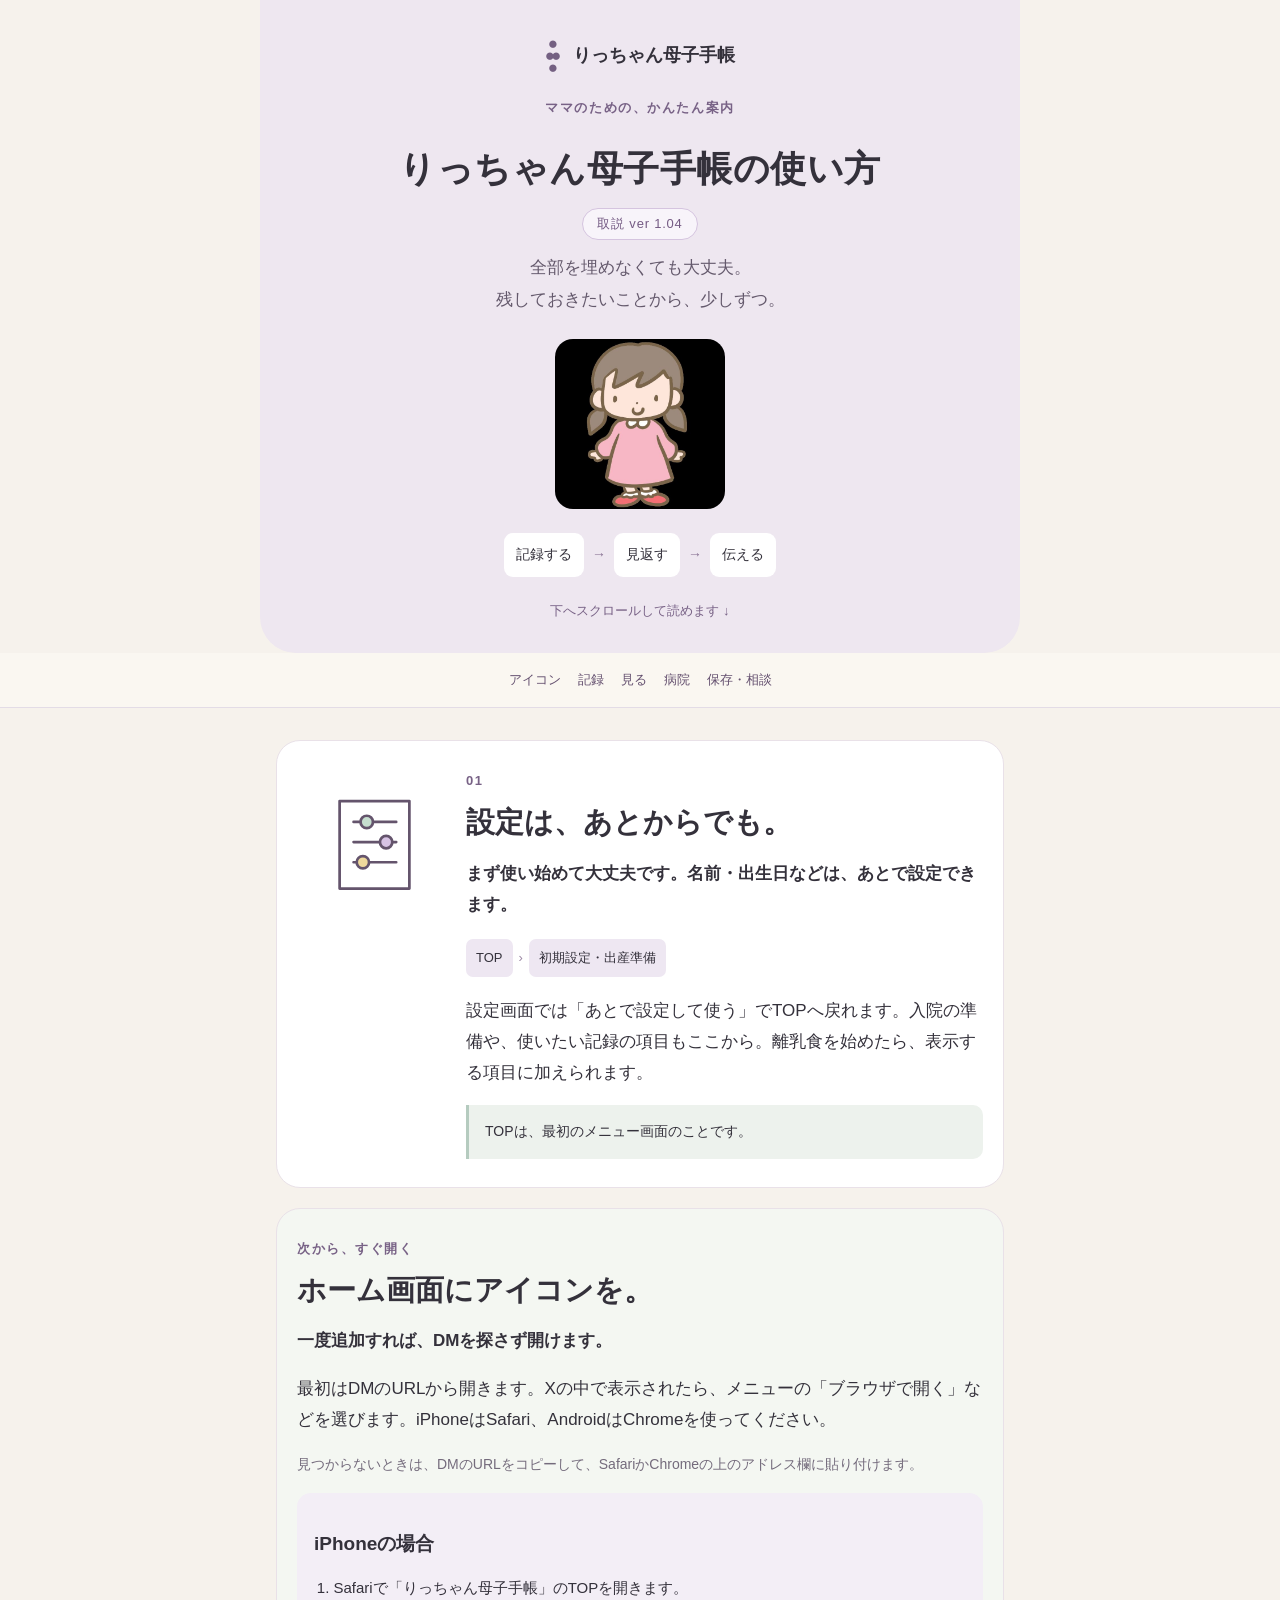
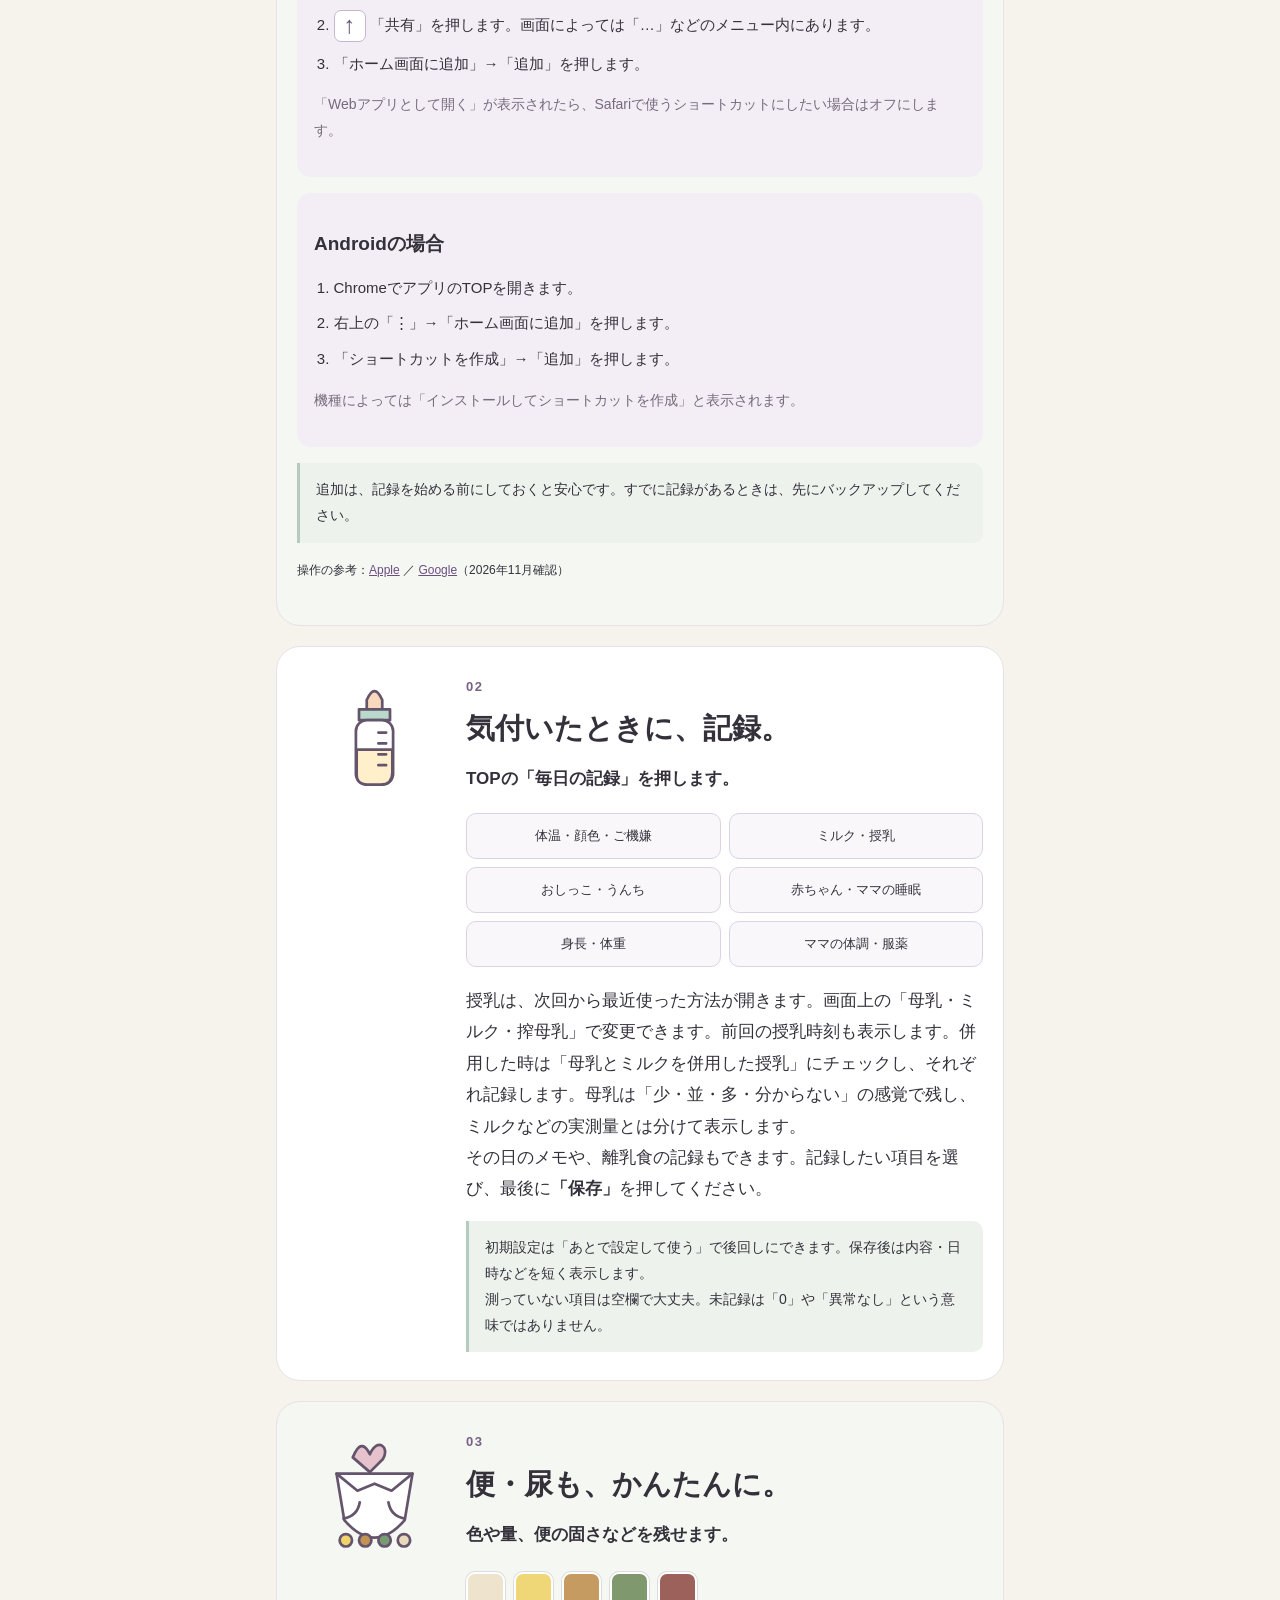
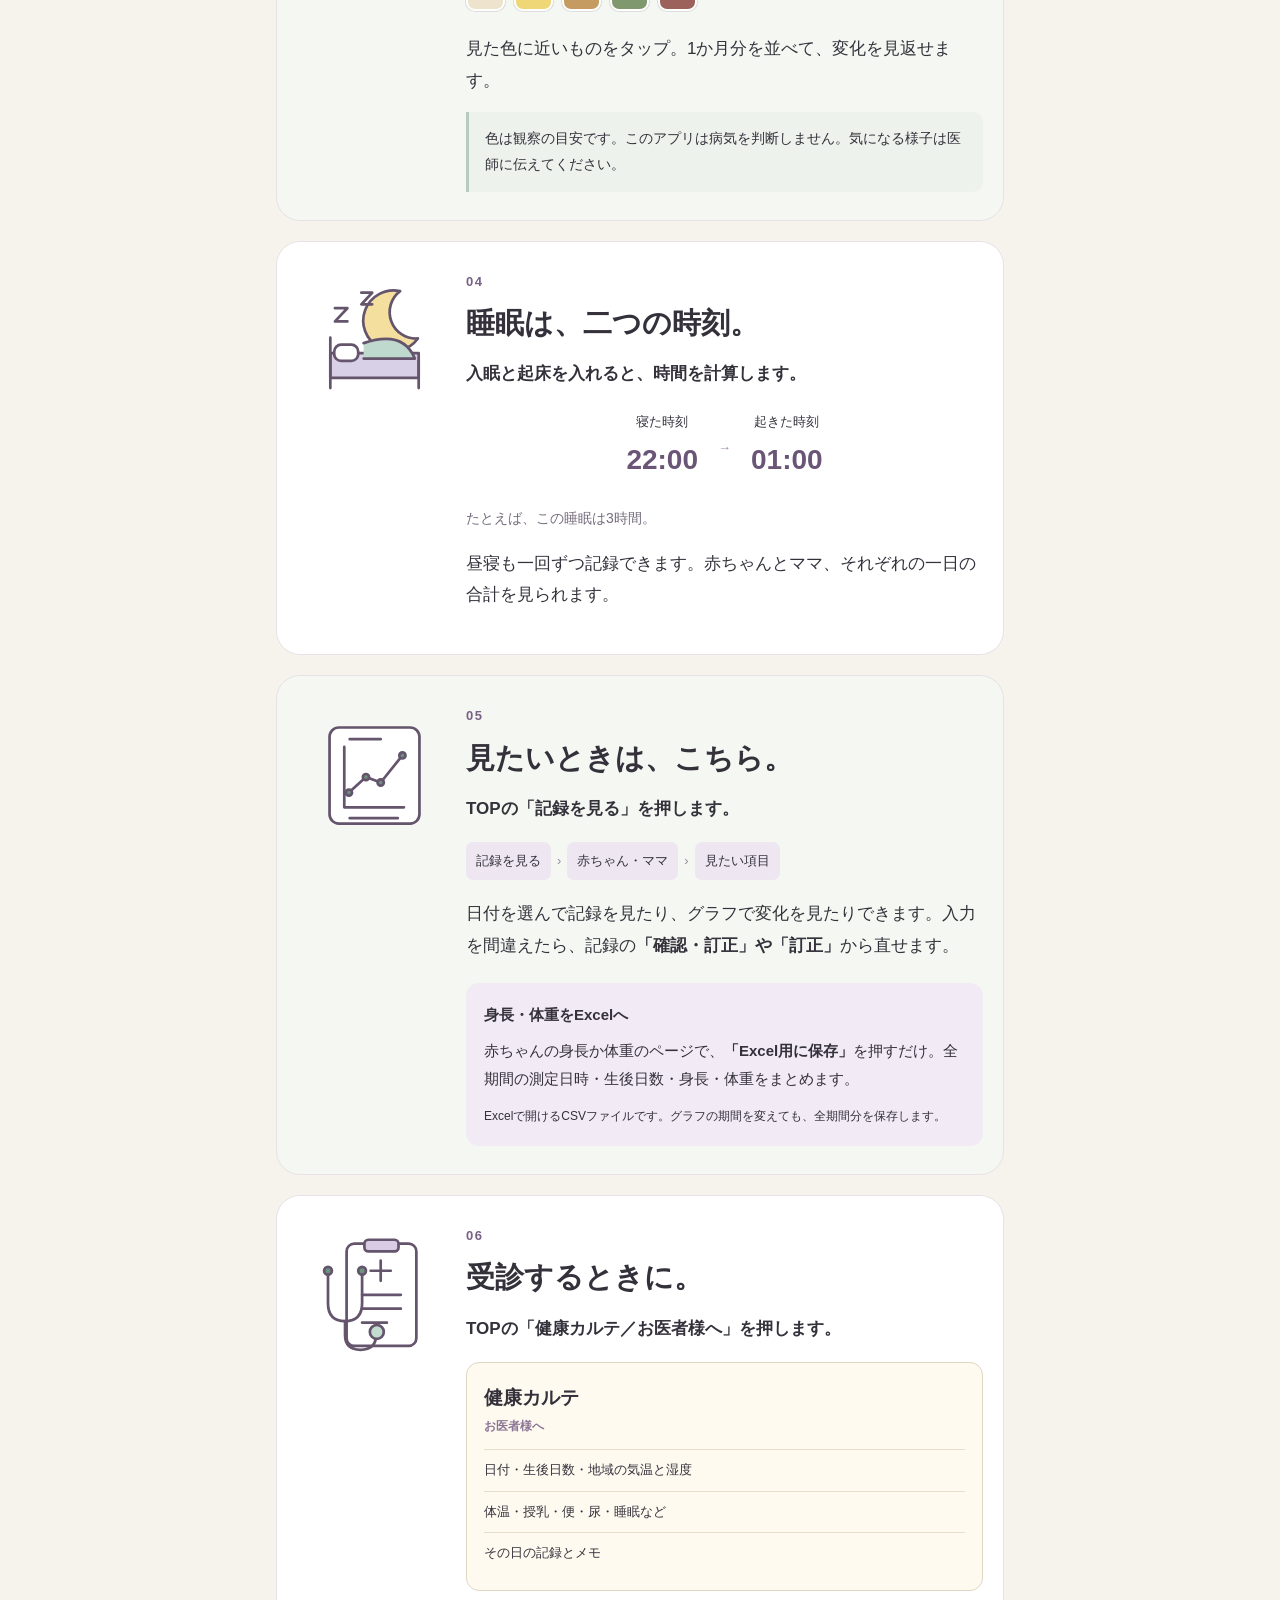
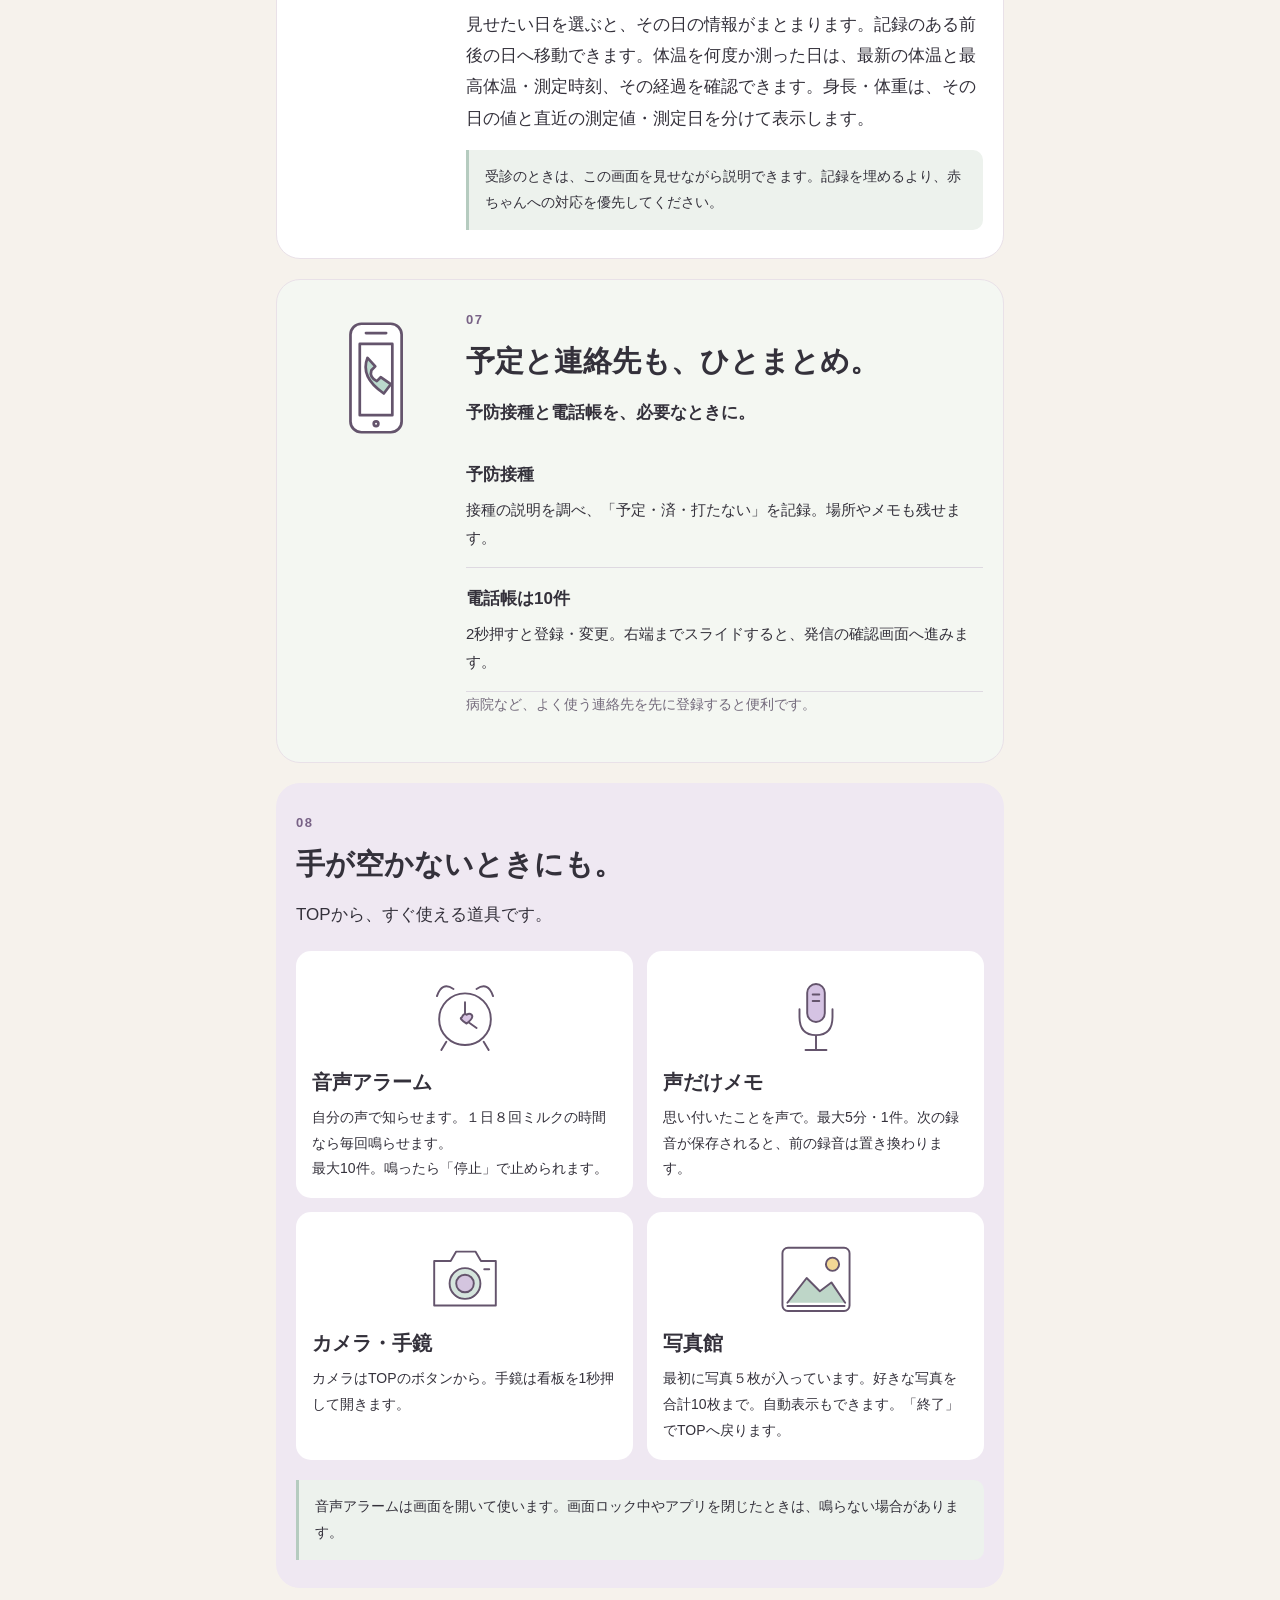
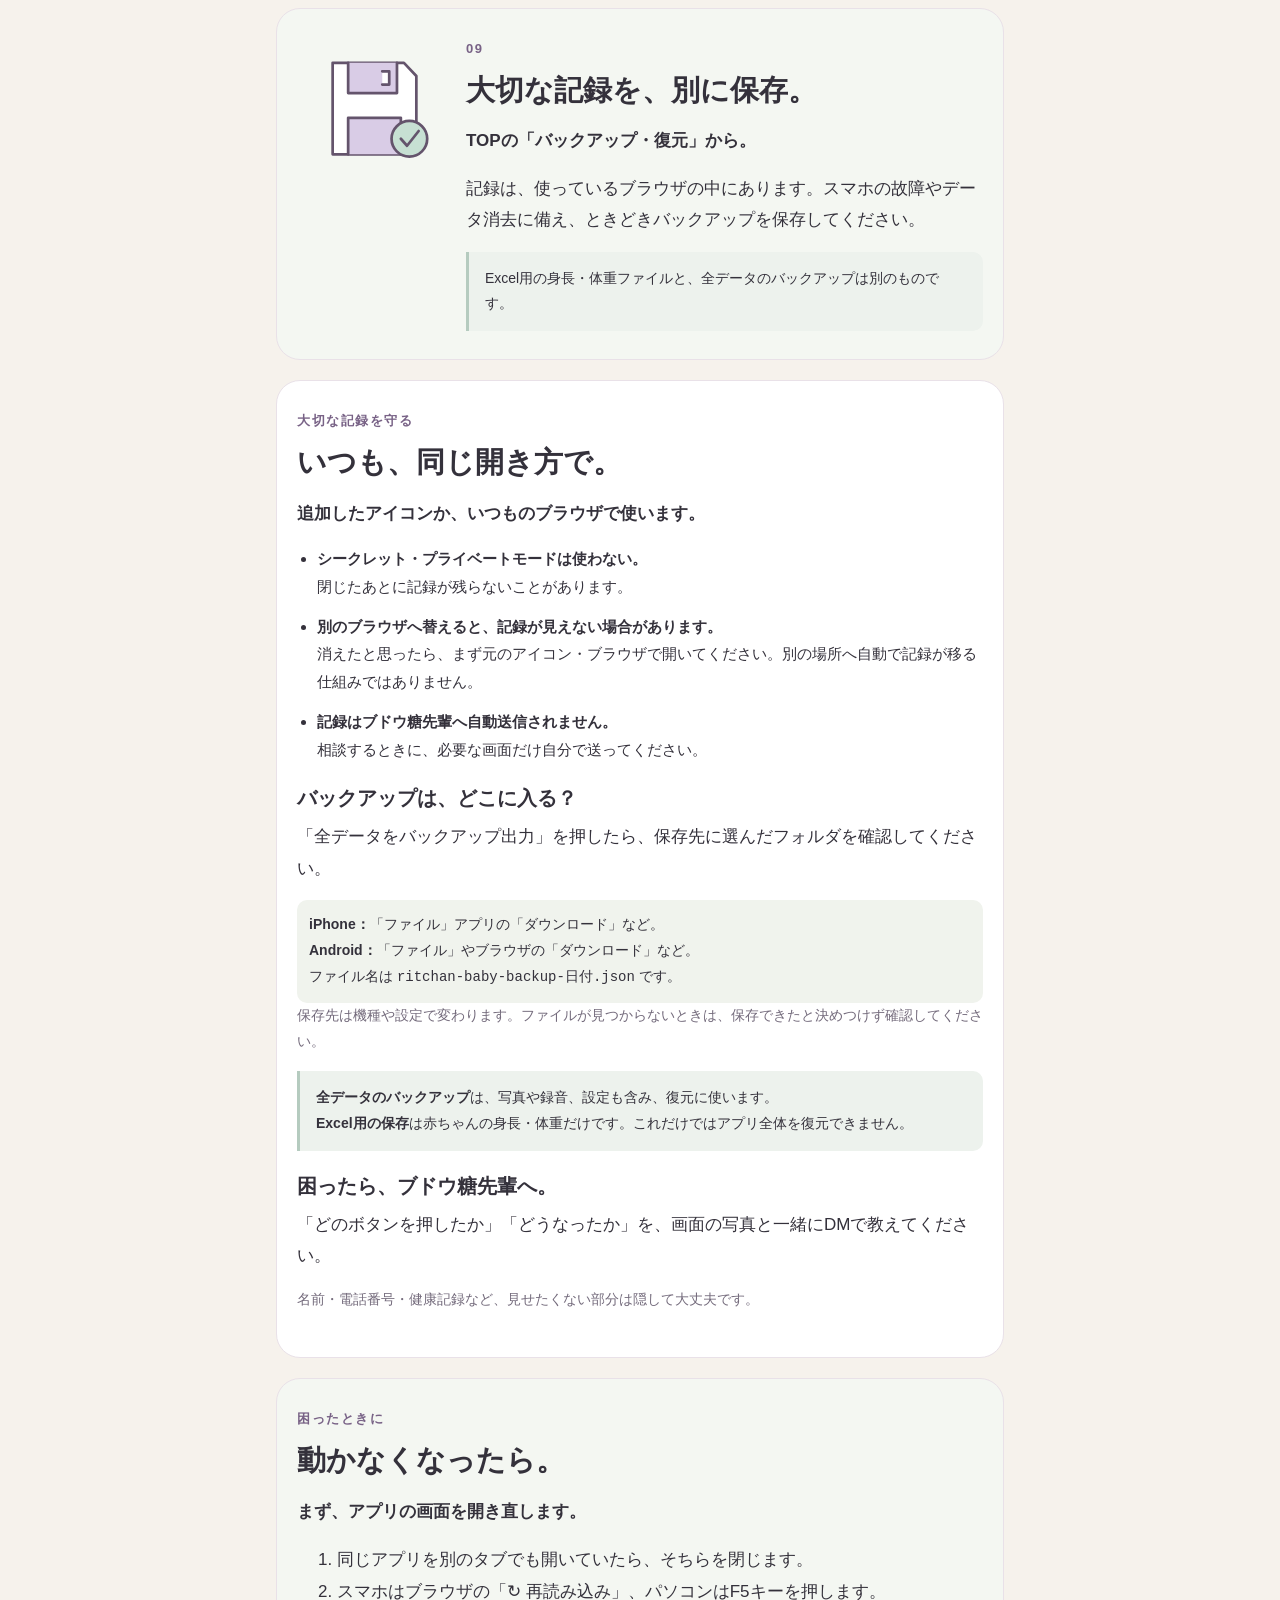
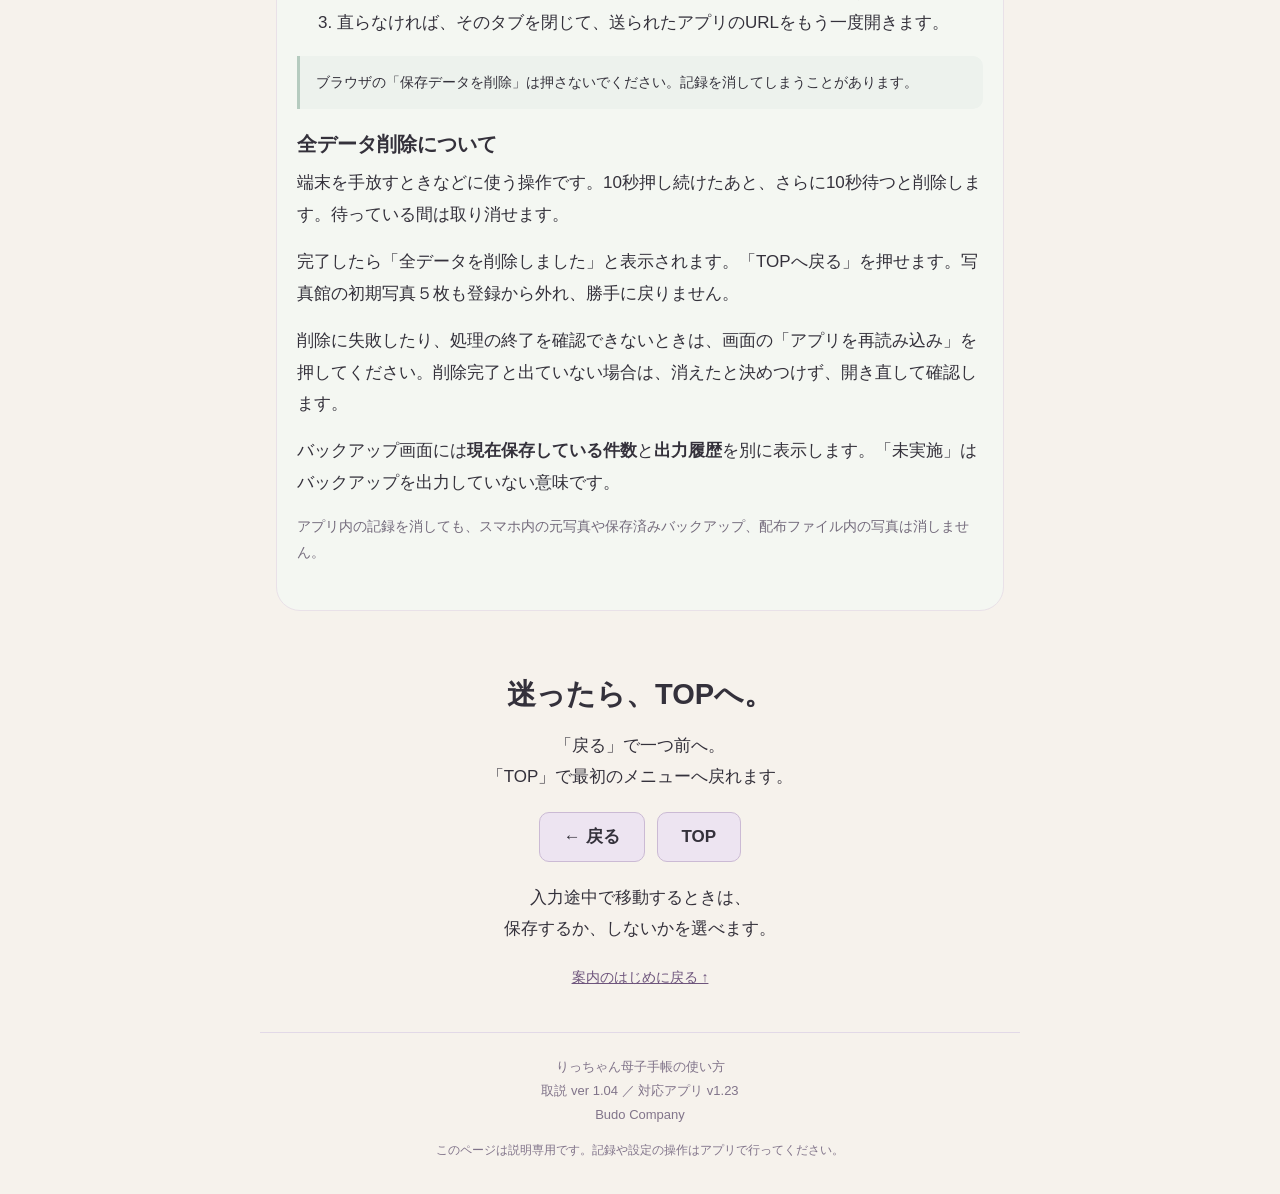
==== commit c548b012: "Add files via upload" ====
--- a/ritchan-baby-guide.html
+++ b/ritchan-baby-guide.html
@@ -4,7 +4,7 @@
 <meta charset="utf-8">
 <meta name="viewport" content="width=device-width, initial-scale=1">
 <meta name="theme-color" content="#eee7f0">
-<title>りっちゃん母子手帳の使い方｜取説 ver 1.01</title>
+<title>りっちゃん母子手帳の使い方｜取説 ver 1.04</title>
 <style>*{box-sizing:border-box}html{scroll-behavior:smooth;scroll-padding-top:68px}body{margin:0;background:#f6f2ec;color:#34313b;font-family:-apple-system,BlinkMacSystemFont,"Noto Sans JP","Yu Gothic",sans-serif;font-size:17px;line-height:1.85;overflow-wrap:anywhere}header,main,footer{max-width:760px;margin:auto}header{text-align:center;padding:38px 22px 30px;background:#eee7f0;border-radius:0 0 36px 36px}h1{font-size:clamp(25px,5.8vw,36px);line-height:1.6;letter-spacing:.015em;margin:20px 0 10px}h2{font-size:clamp(24px,5vw,29px);line-height:1.6;margin:0 0 12px}h3{font-size:20px;line-height:1.5;margin:0 0 8px}p{margin:0 0 16px}.brand{font-weight:700;font-size:18px;display:flex;align-items:center;justify-content:center;gap:12px}.grape{color:#746082;font-size:17px;line-height:.7;letter-spacing:-4px;margin-right:4px}.intro-label,.eyebrow{font-size:13px;font-weight:700;letter-spacing:.12em;color:#786286}.intro-label{margin-top:22px}.intro{color:#64596c}.ill{width:155px;height:140px;display:block;flex-shrink:0}header .ill{margin:auto;width:190px;height:171px}.flow{display:flex;gap:8px;align-items:center;justify-content:center;margin:12px 0 22px;font-size:14px}.flow span{white-space:nowrap;background:#fff;border-radius:9px;padding:9px 12px}.flow b{font-weight:400;color:#8a7495}.swipe{font-size:13px;color:#786286;margin:0}nav{position:sticky;top:0;z-index:2;display:flex;justify-content:center;gap:3px;background:#faf7f1f5;border-bottom:1px solid #e3dce6;padding:10px 6px;backdrop-filter:blur(8px)}nav a{white-space:nowrap;flex-shrink:0;padding:5px 7px;font-size:13px;text-decoration:none;color:#64506f;border-radius:12px}nav a:hover{background:#e7ddec}main{padding:12px 16px 0}.chapter{position:relative;display:flex;gap:14px;padding:28px 20px;margin:20px 0;background:#fff;border:1px solid #e9e1e8;border-radius:24px;scroll-margin-top:12px}.chapter:nth-child(even){background:#f4f7f2}.visual{position:relative;align-self:flex-start}.step{position:absolute;bottom:0;left:15px;font-size:12px;color:#a295a8;display:none}.copy{min-width:0;flex:1}.eyebrow{margin:0 0 6px}.lead{font-weight:650}.tip{font-size:14px;line-height:1.85;padding:14px 16px;border-left:3px solid #b5cbbf;background:#edf2ed;border-radius:0 10px 10px 0}.route{display:flex;flex-wrap:wrap;gap:6px;align-items:center;font-size:13px;margin:18px 0}.route span{background:#eee7f2;border-radius:7px;padding:7px 10px}.route i{font-style:normal;color:#9a86a3}.menu-sample{display:grid;grid-template-columns:1fr 1fr;gap:8px;font-size:13px;margin:18px 0}.menu-sample span{padding:10px 8px;border:1px solid #ddd2e4;border-radius:10px;text-align:center;background:#faf7fb}.swatches{display:flex;gap:9px;margin:22px 0}.swatches span{width:39px;height:39px;border-radius:9px;border:2px solid #fff;box-shadow:0 0 0 1px #ddd}.sleep-demo{display:flex;align-items:center;justify-content:center;gap:20px;font-size:13px;margin:20px 0;text-align:center}.sleep-demo b{font-size:28px;color:#6b5577}.sleep-demo i{font-style:normal;color:#a28aad}.example{font-size:14px;color:#746b7c}.export{padding:18px;background:#f2eaf5;border-radius:13px;margin-top:22px;font-size:15px}.export p{margin:8px 0}.export small{font-size:12px}.chart-preview{padding:17px;background:#fffaf0;border:1px solid #e0d6c4;border-radius:13px;margin:18px 0;font-size:13px}.chart-preview div{font-size:19px;font-weight:700;margin-bottom:12px}.chart-preview small{display:block;font-size:12px;color:#8c7696}.chart-preview p{border-top:1px solid #e8dece;margin:0;padding:8px 0}.mini{padding:15px 0;border-bottom:1px solid #ded9e1}.mini p{margin:6px 0 0;font-size:15px}.extras{padding:28px 20px;background:#efe8f2;border-radius:24px;margin:20px 0}.extra-grid{display:grid;grid-template-columns:minmax(0,1fr) minmax(0,1fr);gap:14px;margin:20px 0}.extra-grid article{min-width:0;background:#fff;padding:16px;border-radius:15px}.extra-grid .ill{margin:auto;max-width:100%;width:110px;height:100px}.extra-grid p{font-size:14px;margin:0}.finish{text-align:center;padding:40px 12px}.nav-demo{display:flex;justify-content:center;gap:12px;margin:20px}.nav-demo span{border:1px solid #cbbad4;background:#ede4f1;border-radius:10px;padding:8px 24px;font-weight:700}.finish a{font-size:14px;color:#6e557c}footer{text-align:center;padding:22px 24px 34px;color:#81748a;font-size:13px;border-top:1px solid #e2d9e7}footer small{display:block;font-size:12px;margin-top:12px}@media(max-width:560px){.chapter{display:block;padding:22px 20px}.visual{float:right;margin:-8px -10px 0 2px}.visual .ill{width:110px;height:99px}.copy>.eyebrow,.copy>h2{max-width:none}.copy>h2{clear:both;padding-top:10px}.copy>.lead{clear:both;padding-top:10px}.chapter::after{content:"";display:block;clear:both}.extra-grid{gap:10px}.extra-grid article{padding:13px}.extra-grid h3{font-size:17px}.extra-grid p{font-size:13px}}@media(prefers-reduced-motion:reduce){html{scroll-behavior:auto}}@media print{nav{position:static}.chapter,.extras{break-inside:avoid}body{font-size:12pt}.finish a{display:none}}.guide-girl{display:block;width:170px;height:170px;max-width:58vw;object-fit:contain;margin:24px auto;border-radius:18px}.guide-version{display:inline-block;font-size:13px;letter-spacing:.06em;border:1px solid #d5c4df;border-radius:18px;padding:3px 14px;color:#755b84;background:#f8f4fa;margin-bottom:12px}.phone-steps{margin:16px 0;padding:17px;background:#f3eef6;border-radius:14px}.phone-steps h3{font-size:19px}.phone-steps ol{padding-left:1.3em;font-size:15px}.phone-steps li{margin:8px 0}.share-symbol{display:inline-flex;align-items:center;justify-content:center;font-size:24px;border:1px solid #c5b7cf;width:32px;height:32px;border-radius:7px;background:#fff;color:#695275;vertical-align:middle}.support-steps{font-size:15px;padding-left:1.3em}.support-steps li{margin-bottom:12px}.file-example{font-size:14px;padding:12px;background:#f0f3ed;border-radius:10px}.ref-links{font-size:12px;margin-top:16px}.ref-links a{color:#776384}.chapter a{color:#6d4e81}.chapter h3{margin-top:20px}</style>
 </head>
 <body>
@@ -13,7 +13,7 @@
 <span class="grape">●<br>●●<br>●</span>りっちゃん母子手帳</div>
 <p class="intro-label">ママのための、かんたん案内</p>
 <h1>りっちゃん母子手帳の使い方</h1>
-<p class="guide-version">取説 ver 1.01</p>
+<p class="guide-version">取説 ver 1.04</p>
 <p class="intro">全部を埋めなくても大丈夫。<br>残しておきたいことから、少しずつ。</p>
 <img class="guide-girl" src="[data-uri]" alt="ピンクの服を着た女の子のイラスト" width="170" height="170">
 <div class="flow">
@@ -48,14 +48,14 @@
 </div>
 <div class="copy">
 <p class="eyebrow">01</p>
-<h2>最初に、一度だけ。</h2>
-<p class="lead">名前・出生日などを設定します。</p>
+<h2>設定は、あとからでも。</h2>
+<p class="lead">まず使い始めて大丈夫です。名前・出生日などは、あとで設定できます。</p>
 <div class="route">
 <span>TOP</span>
 <i>›</i>
 <span>初期設定・出産準備</span>
 </div>
-<p>入院の準備や、使いたい記録の項目もここから。離乳食を始めたら、表示する項目に加えられます。</p>
+<p>設定画面では「あとで設定して使う」でTOPへ戻れます。入院の準備や、使いたい記録の項目もここから。離乳食を始めたら、表示する項目に加えられます。</p>
 <div class="tip">TOPは、最初のメニュー画面のことです。</div>
 </div>
 </section>
@@ -261,7 +261,7 @@
 </g>
 </svg>
 <h3>音声アラーム</h3>
-<p>自分の声で知らせます。１日８回ミルクの時間なら毎回鳴らせます。</p>
+<p>自分の声で知らせます。１日８回ミルクの時間なら毎回鳴らせます。<br>最大10件。鳴ったら「停止」で止められます。</p>
 </article>
 <article>
 <svg class="ill" viewBox="0 0 200 180" aria-hidden="true">
@@ -272,7 +272,7 @@
 </g>
 </svg>
 <h3>声だけメモ</h3>
-<p>思い付いたことを声で。最大5分・1件。次の録音を保存すると前の録音は置き換わります。</p>
+<p>思い付いたことを声で。最大5分・1件。次の録音が保存されると、前の録音は置き換わります。</p>
 </article>
 <article>
 <svg class="ill" viewBox="0 0 200 180" aria-hidden="true">
@@ -334,7 +334,7 @@
 <a href="#top">案内のはじめに戻る ↑</a>
 </section>
 </main>
-<footer>りっちゃん母子手帳の使い方<br>取説 ver 1.03 ／ 対応アプリ v1.23<br>Budo Company<br>
+<footer>りっちゃん母子手帳の使い方<br>取説 ver 1.04 ／ 対応アプリ v1.23<br>Budo Company<br>
 <small>このページは説明専用です。記録や設定の操作はアプリで行ってください。</small>
 </footer>
 <!-- 表紙イラスト：ユーザー提供「女の子の絵.jpg」。画像の内容は変更せず、CSSで縮小表示。 -->
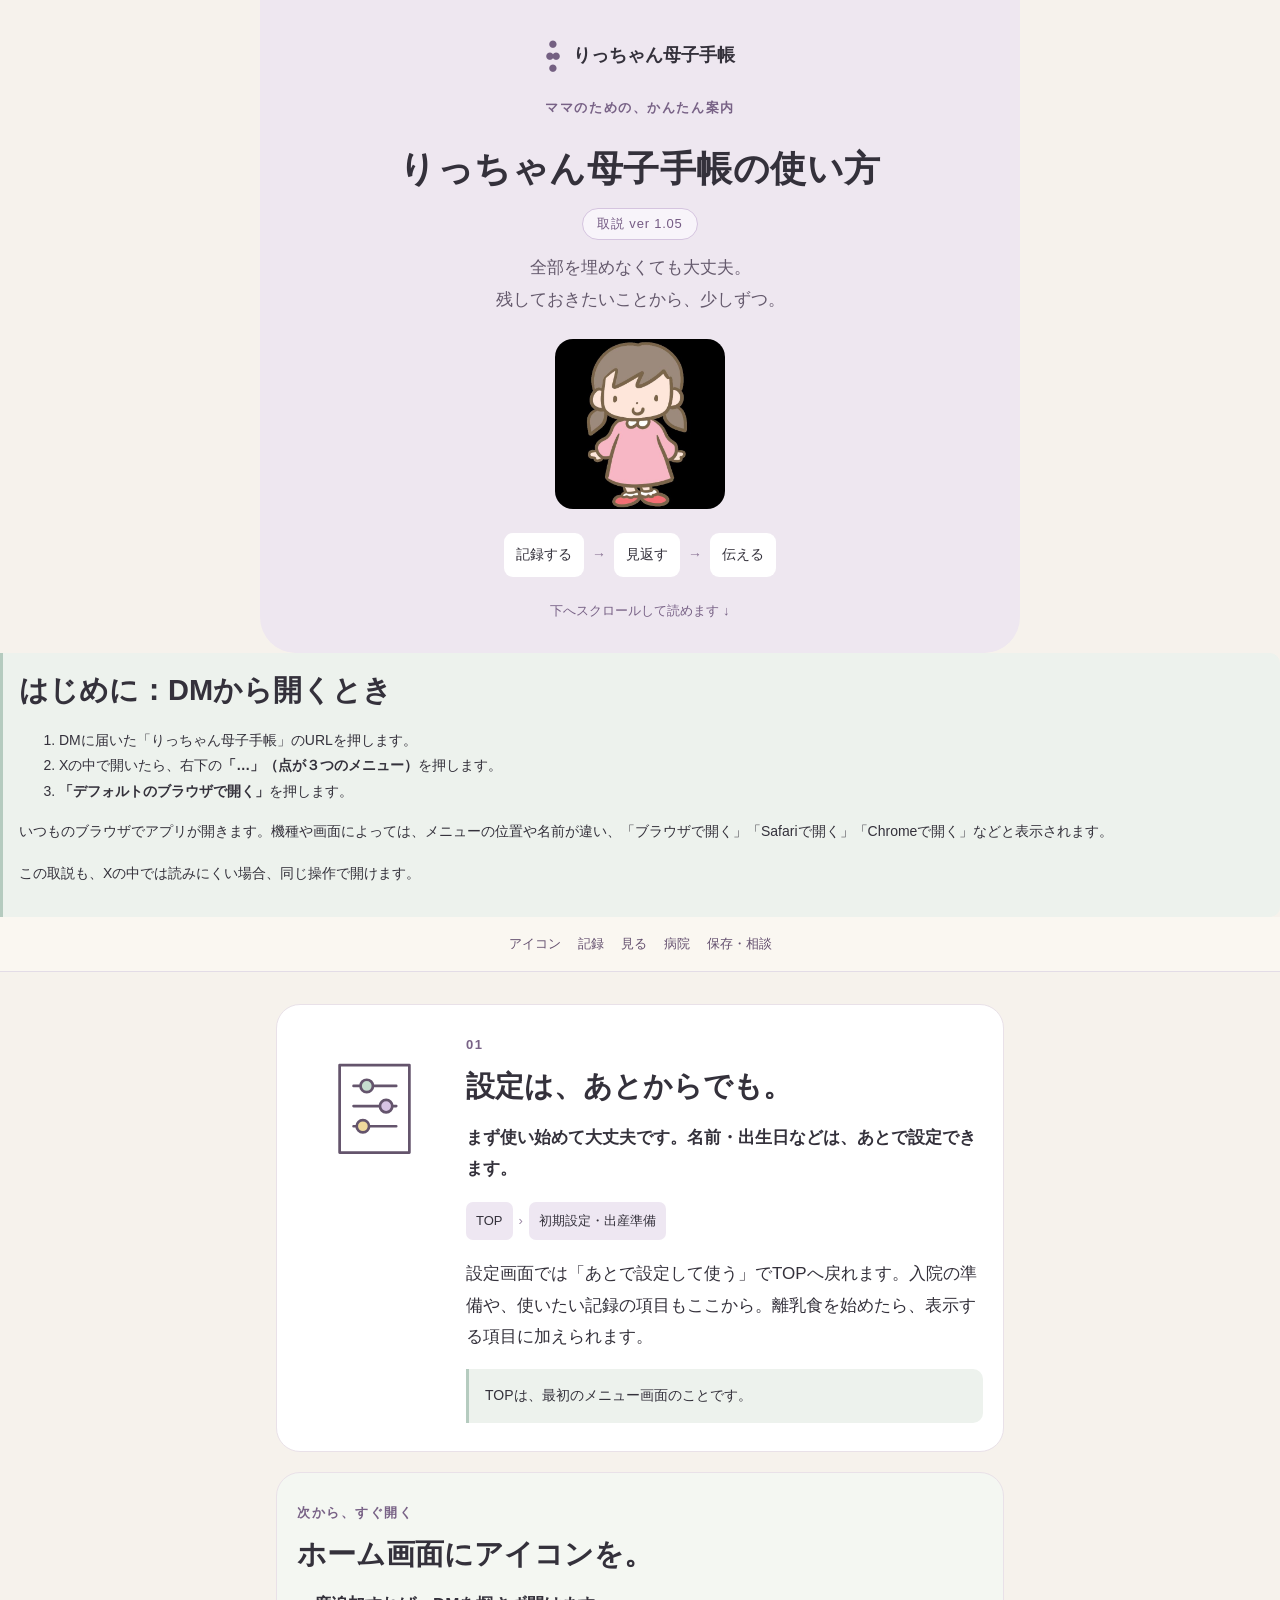
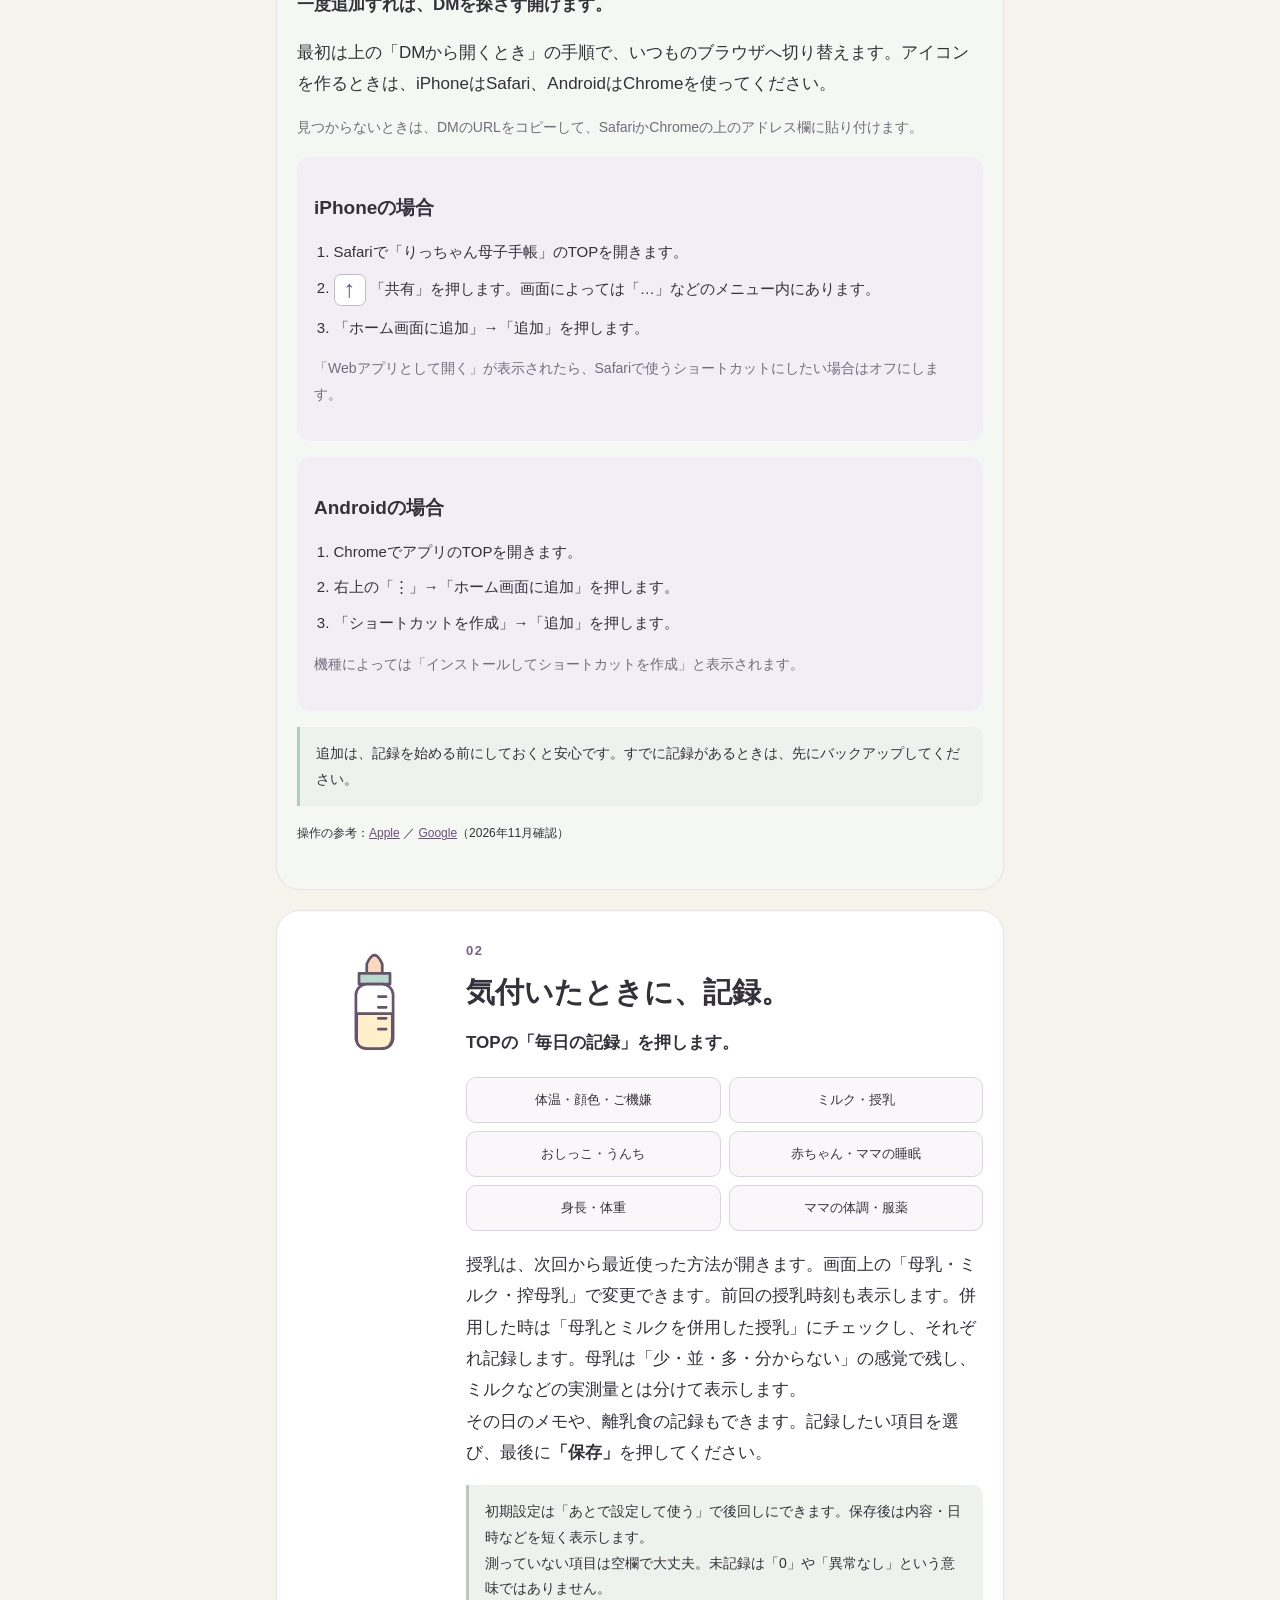
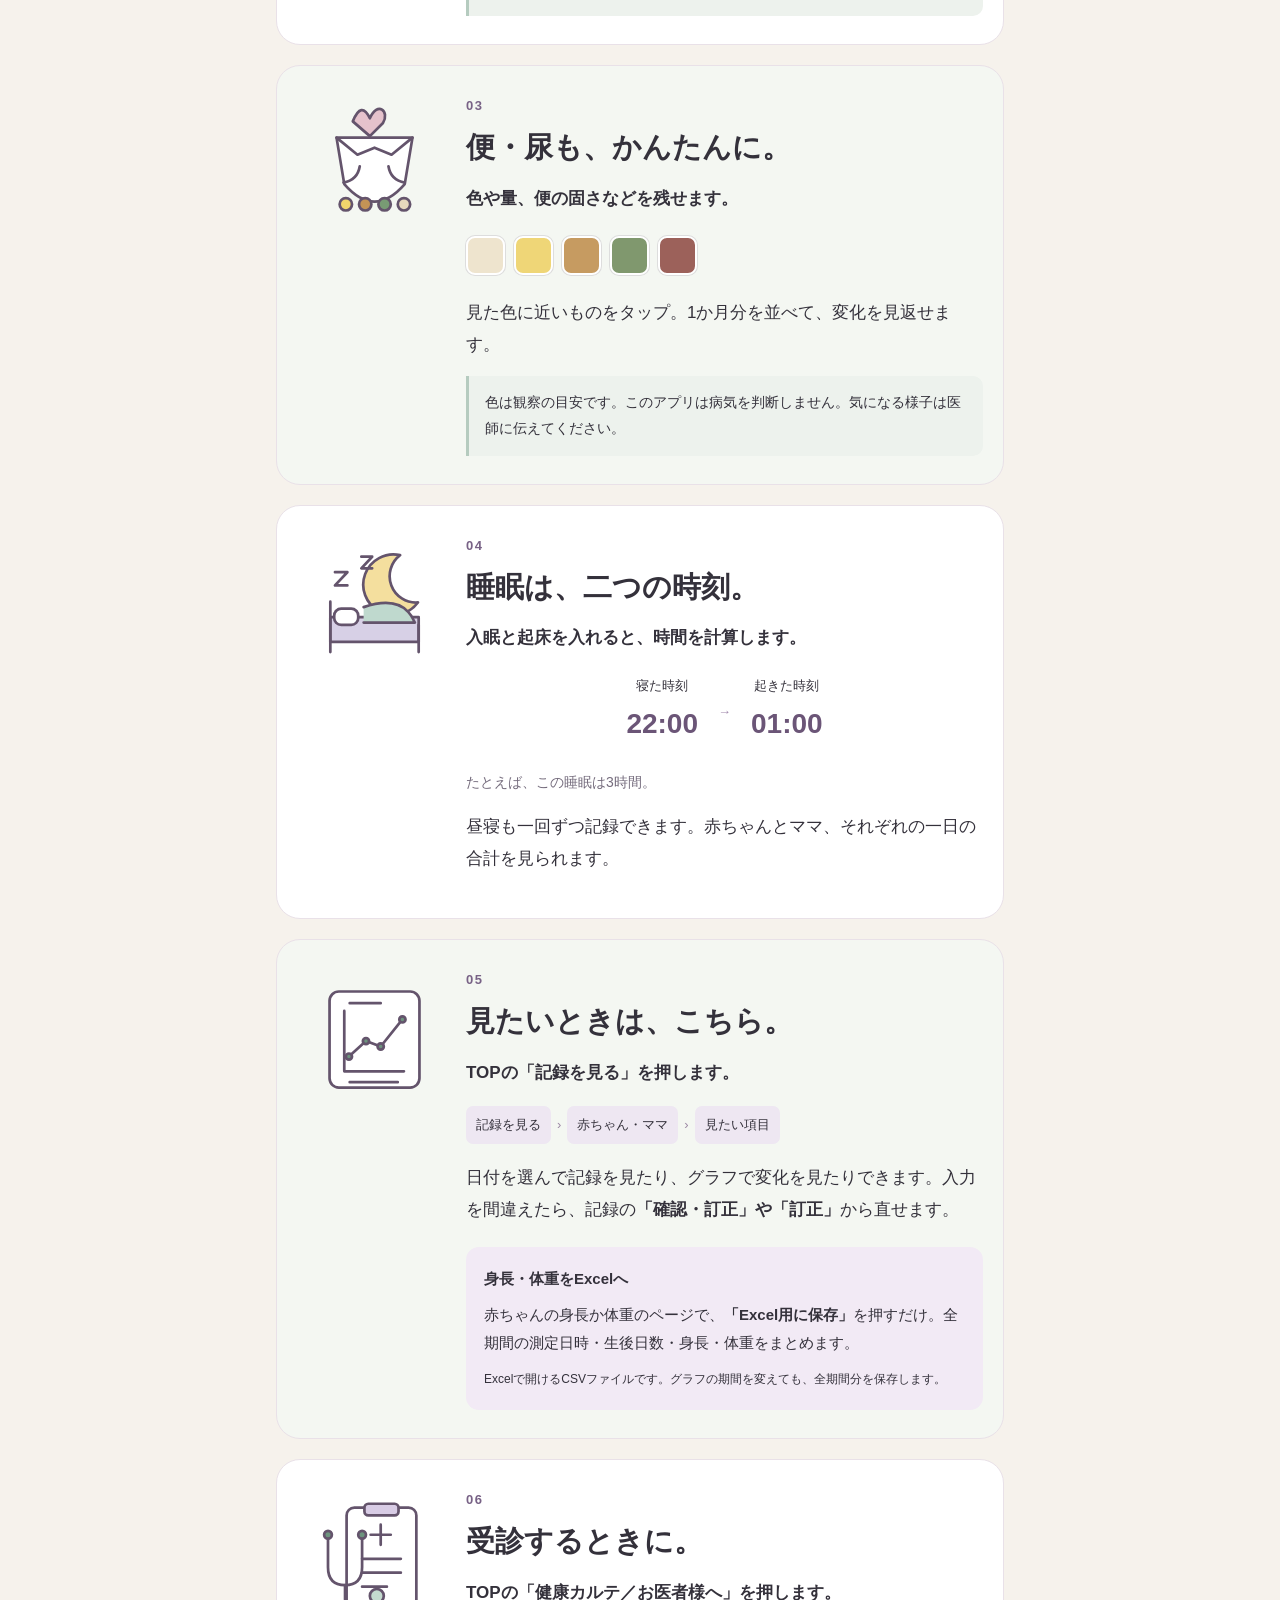
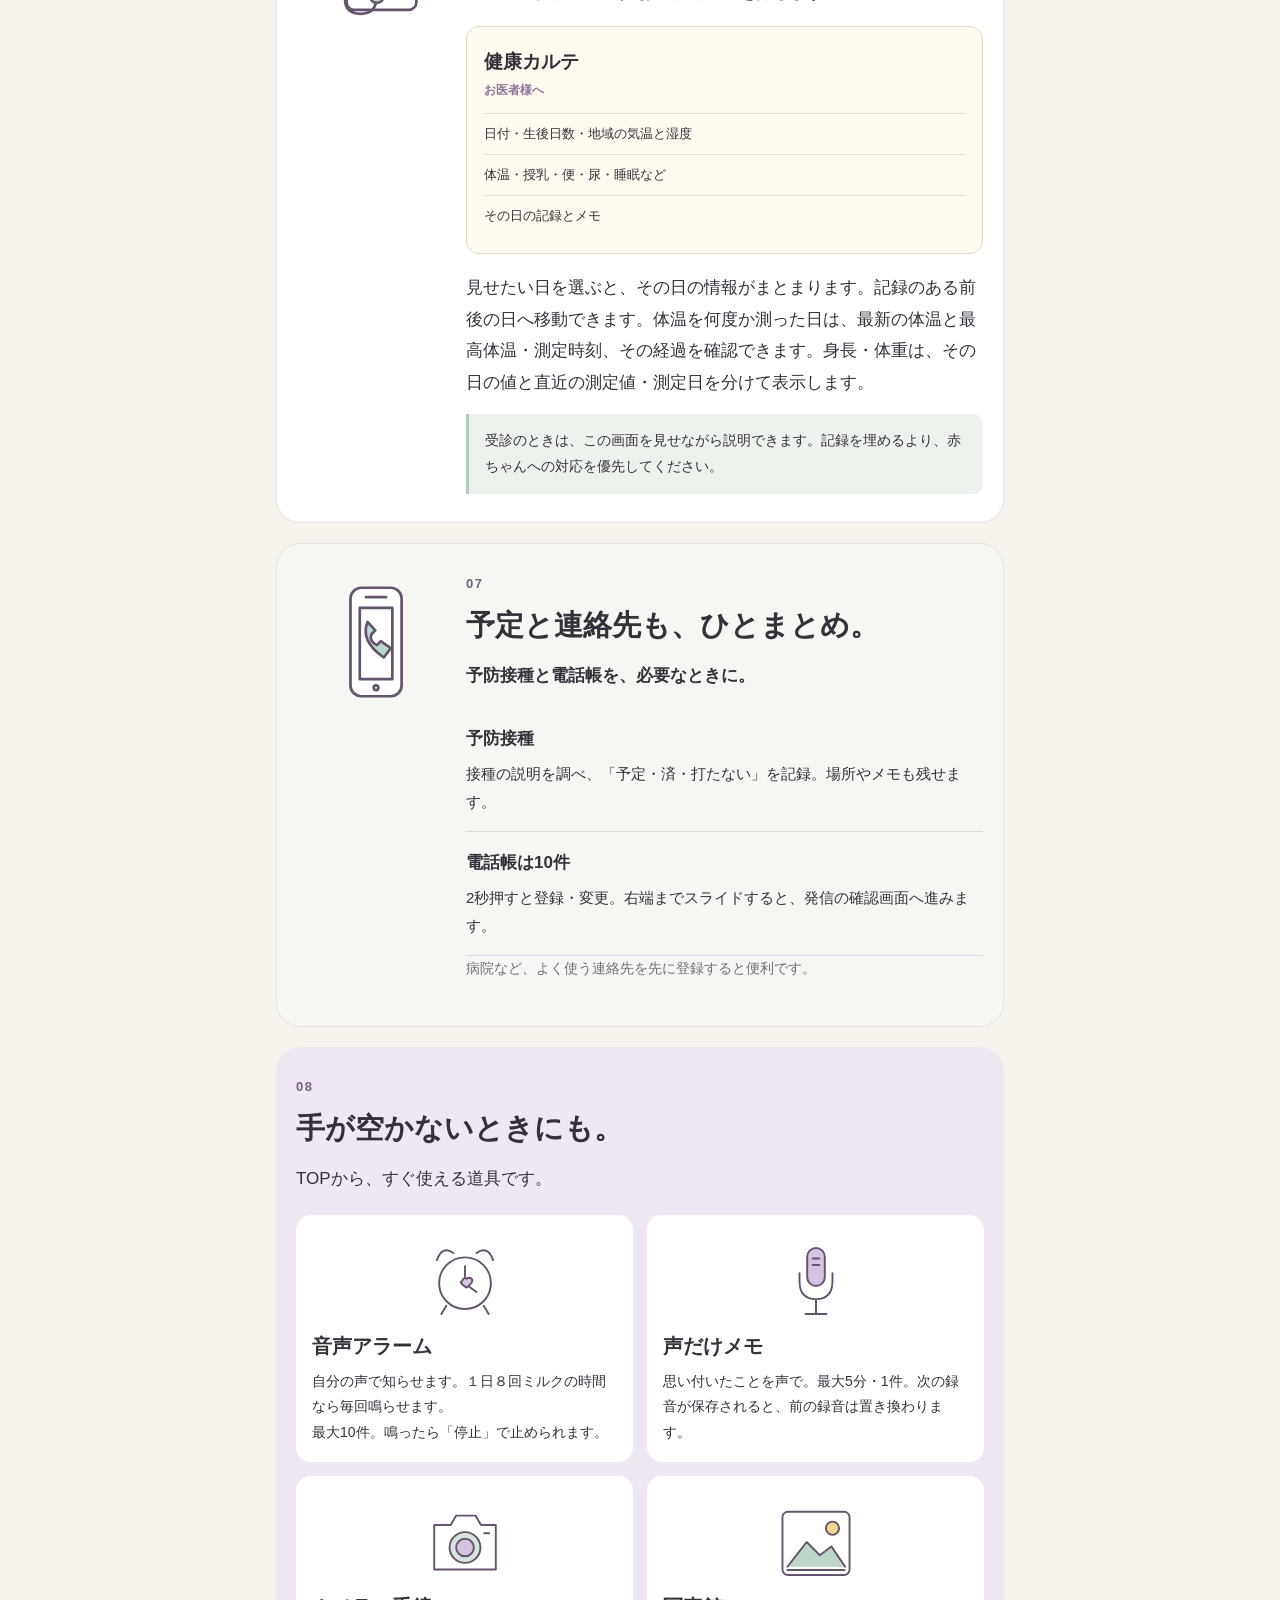
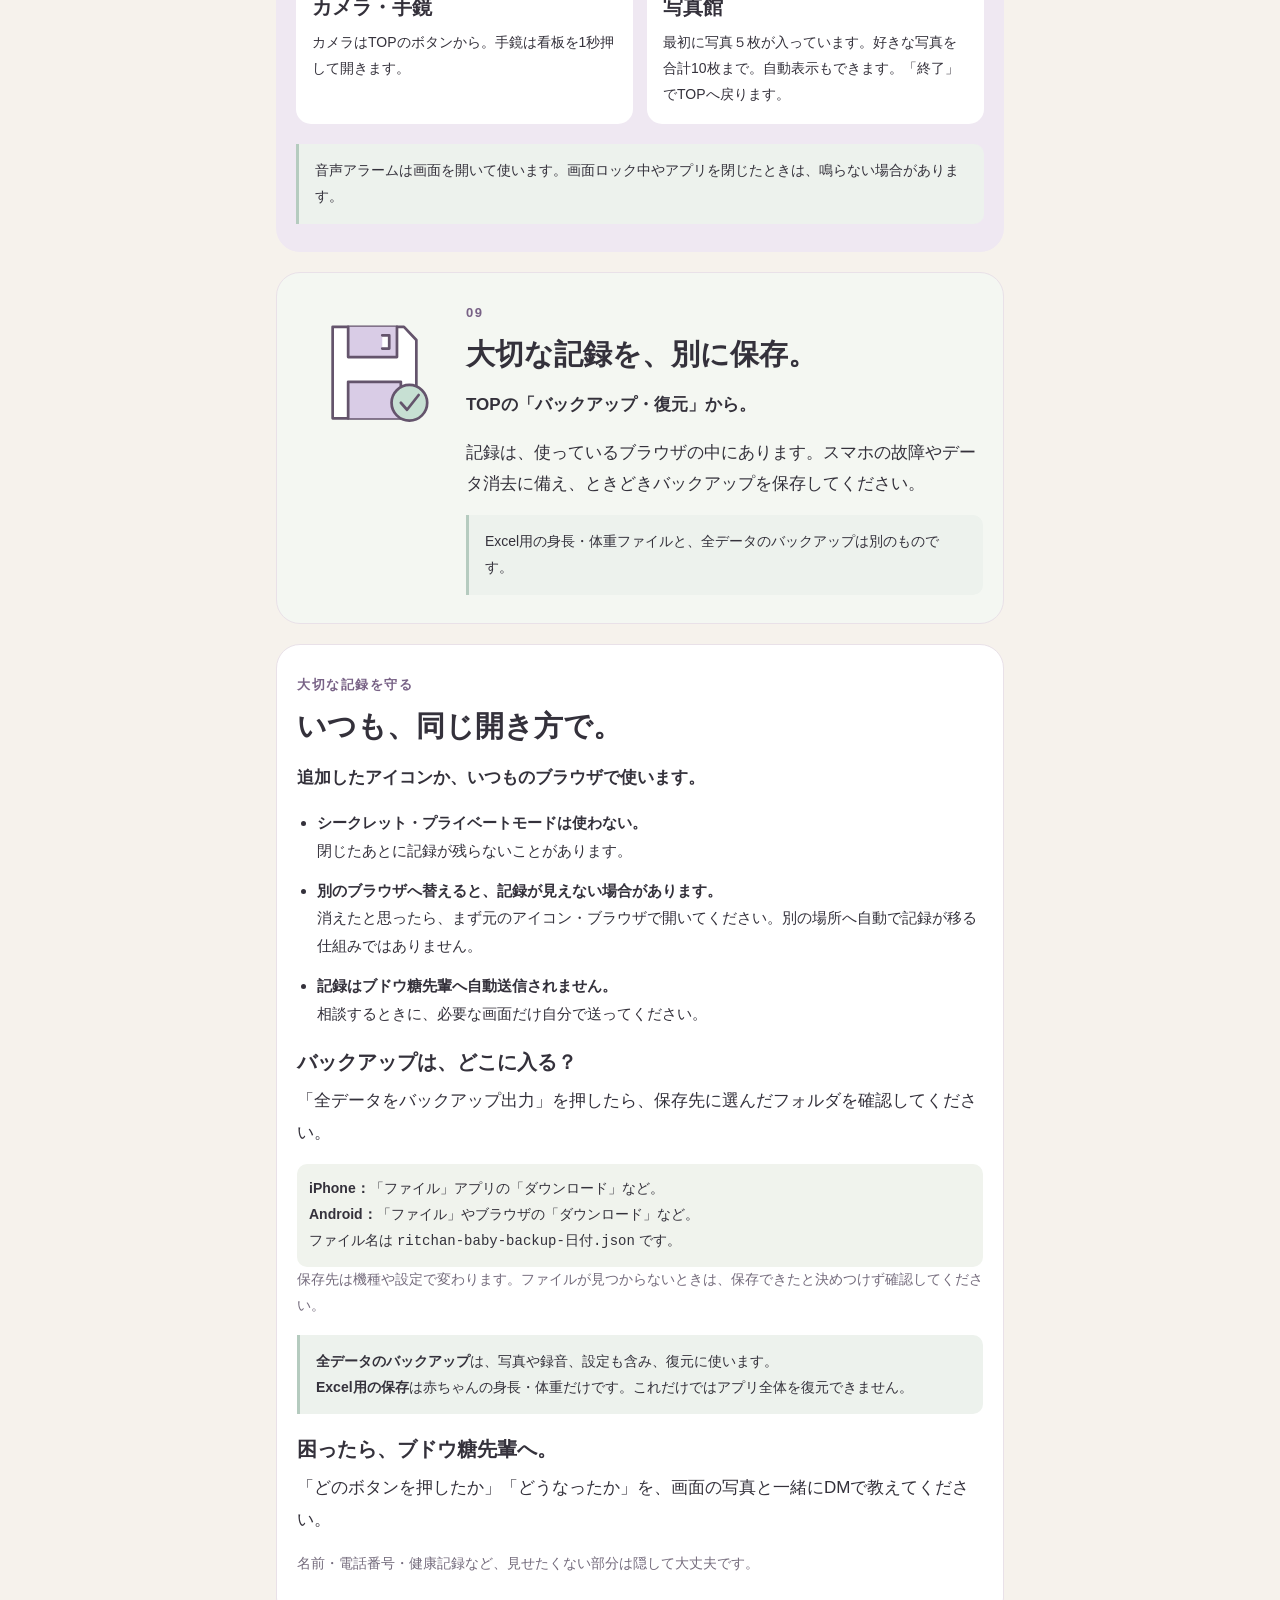
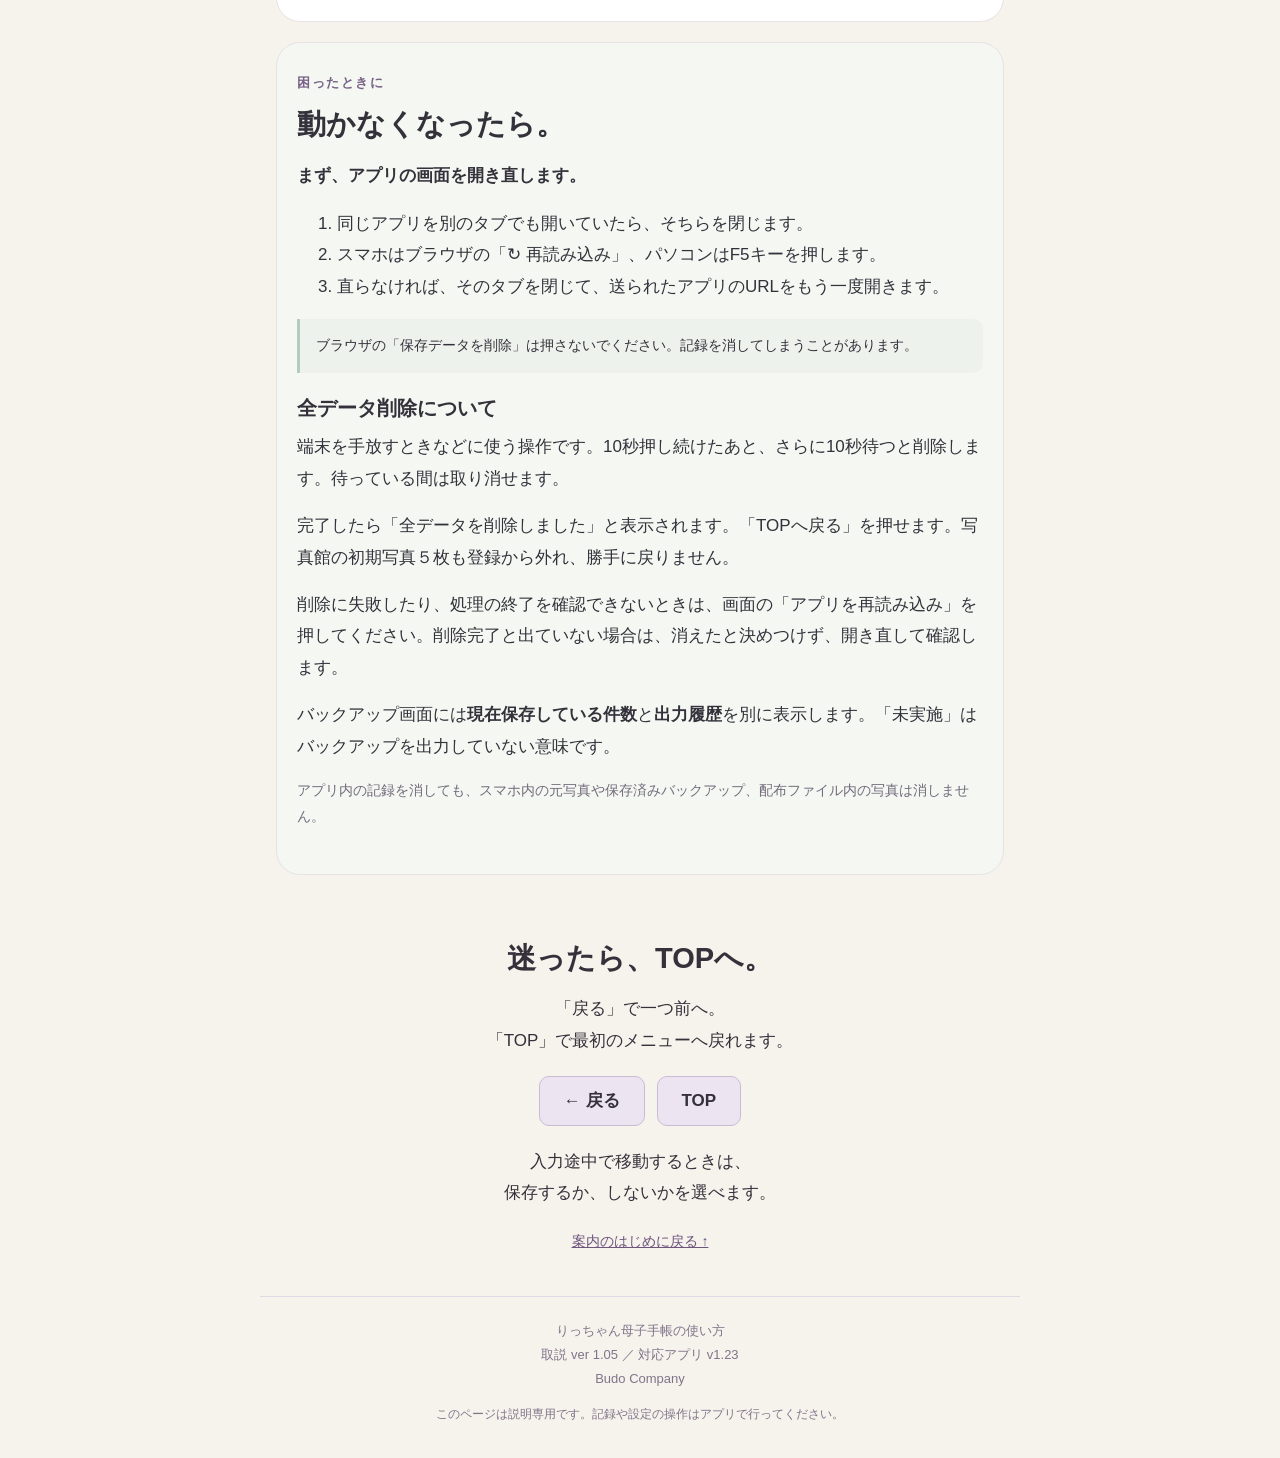
==== commit d19ae4e2: "Add files via upload" ====
--- a/ritchan-baby-guide.html
+++ b/ritchan-baby-guide.html
@@ -4,7 +4,7 @@
 <meta charset="utf-8">
 <meta name="viewport" content="width=device-width, initial-scale=1">
 <meta name="theme-color" content="#eee7f0">
-<title>りっちゃん母子手帳の使い方｜取説 ver 1.04</title>
+<title>りっちゃん母子手帳の使い方｜取説 ver 1.05</title>
 <style>*{box-sizing:border-box}html{scroll-behavior:smooth;scroll-padding-top:68px}body{margin:0;background:#f6f2ec;color:#34313b;font-family:-apple-system,BlinkMacSystemFont,"Noto Sans JP","Yu Gothic",sans-serif;font-size:17px;line-height:1.85;overflow-wrap:anywhere}header,main,footer{max-width:760px;margin:auto}header{text-align:center;padding:38px 22px 30px;background:#eee7f0;border-radius:0 0 36px 36px}h1{font-size:clamp(25px,5.8vw,36px);line-height:1.6;letter-spacing:.015em;margin:20px 0 10px}h2{font-size:clamp(24px,5vw,29px);line-height:1.6;margin:0 0 12px}h3{font-size:20px;line-height:1.5;margin:0 0 8px}p{margin:0 0 16px}.brand{font-weight:700;font-size:18px;display:flex;align-items:center;justify-content:center;gap:12px}.grape{color:#746082;font-size:17px;line-height:.7;letter-spacing:-4px;margin-right:4px}.intro-label,.eyebrow{font-size:13px;font-weight:700;letter-spacing:.12em;color:#786286}.intro-label{margin-top:22px}.intro{color:#64596c}.ill{width:155px;height:140px;display:block;flex-shrink:0}header .ill{margin:auto;width:190px;height:171px}.flow{display:flex;gap:8px;align-items:center;justify-content:center;margin:12px 0 22px;font-size:14px}.flow span{white-space:nowrap;background:#fff;border-radius:9px;padding:9px 12px}.flow b{font-weight:400;color:#8a7495}.swipe{font-size:13px;color:#786286;margin:0}nav{position:sticky;top:0;z-index:2;display:flex;justify-content:center;gap:3px;background:#faf7f1f5;border-bottom:1px solid #e3dce6;padding:10px 6px;backdrop-filter:blur(8px)}nav a{white-space:nowrap;flex-shrink:0;padding:5px 7px;font-size:13px;text-decoration:none;color:#64506f;border-radius:12px}nav a:hover{background:#e7ddec}main{padding:12px 16px 0}.chapter{position:relative;display:flex;gap:14px;padding:28px 20px;margin:20px 0;background:#fff;border:1px solid #e9e1e8;border-radius:24px;scroll-margin-top:12px}.chapter:nth-child(even){background:#f4f7f2}.visual{position:relative;align-self:flex-start}.step{position:absolute;bottom:0;left:15px;font-size:12px;color:#a295a8;display:none}.copy{min-width:0;flex:1}.eyebrow{margin:0 0 6px}.lead{font-weight:650}.tip{font-size:14px;line-height:1.85;padding:14px 16px;border-left:3px solid #b5cbbf;background:#edf2ed;border-radius:0 10px 10px 0}.route{display:flex;flex-wrap:wrap;gap:6px;align-items:center;font-size:13px;margin:18px 0}.route span{background:#eee7f2;border-radius:7px;padding:7px 10px}.route i{font-style:normal;color:#9a86a3}.menu-sample{display:grid;grid-template-columns:1fr 1fr;gap:8px;font-size:13px;margin:18px 0}.menu-sample span{padding:10px 8px;border:1px solid #ddd2e4;border-radius:10px;text-align:center;background:#faf7fb}.swatches{display:flex;gap:9px;margin:22px 0}.swatches span{width:39px;height:39px;border-radius:9px;border:2px solid #fff;box-shadow:0 0 0 1px #ddd}.sleep-demo{display:flex;align-items:center;justify-content:center;gap:20px;font-size:13px;margin:20px 0;text-align:center}.sleep-demo b{font-size:28px;color:#6b5577}.sleep-demo i{font-style:normal;color:#a28aad}.example{font-size:14px;color:#746b7c}.export{padding:18px;background:#f2eaf5;border-radius:13px;margin-top:22px;font-size:15px}.export p{margin:8px 0}.export small{font-size:12px}.chart-preview{padding:17px;background:#fffaf0;border:1px solid #e0d6c4;border-radius:13px;margin:18px 0;font-size:13px}.chart-preview div{font-size:19px;font-weight:700;margin-bottom:12px}.chart-preview small{display:block;font-size:12px;color:#8c7696}.chart-preview p{border-top:1px solid #e8dece;margin:0;padding:8px 0}.mini{padding:15px 0;border-bottom:1px solid #ded9e1}.mini p{margin:6px 0 0;font-size:15px}.extras{padding:28px 20px;background:#efe8f2;border-radius:24px;margin:20px 0}.extra-grid{display:grid;grid-template-columns:minmax(0,1fr) minmax(0,1fr);gap:14px;margin:20px 0}.extra-grid article{min-width:0;background:#fff;padding:16px;border-radius:15px}.extra-grid .ill{margin:auto;max-width:100%;width:110px;height:100px}.extra-grid p{font-size:14px;margin:0}.finish{text-align:center;padding:40px 12px}.nav-demo{display:flex;justify-content:center;gap:12px;margin:20px}.nav-demo span{border:1px solid #cbbad4;background:#ede4f1;border-radius:10px;padding:8px 24px;font-weight:700}.finish a{font-size:14px;color:#6e557c}footer{text-align:center;padding:22px 24px 34px;color:#81748a;font-size:13px;border-top:1px solid #e2d9e7}footer small{display:block;font-size:12px;margin-top:12px}@media(max-width:560px){.chapter{display:block;padding:22px 20px}.visual{float:right;margin:-8px -10px 0 2px}.visual .ill{width:110px;height:99px}.copy>.eyebrow,.copy>h2{max-width:none}.copy>h2{clear:both;padding-top:10px}.copy>.lead{clear:both;padding-top:10px}.chapter::after{content:"";display:block;clear:both}.extra-grid{gap:10px}.extra-grid article{padding:13px}.extra-grid h3{font-size:17px}.extra-grid p{font-size:13px}}@media(prefers-reduced-motion:reduce){html{scroll-behavior:auto}}@media print{nav{position:static}.chapter,.extras{break-inside:avoid}body{font-size:12pt}.finish a{display:none}}.guide-girl{display:block;width:170px;height:170px;max-width:58vw;object-fit:contain;margin:24px auto;border-radius:18px}.guide-version{display:inline-block;font-size:13px;letter-spacing:.06em;border:1px solid #d5c4df;border-radius:18px;padding:3px 14px;color:#755b84;background:#f8f4fa;margin-bottom:12px}.phone-steps{margin:16px 0;padding:17px;background:#f3eef6;border-radius:14px}.phone-steps h3{font-size:19px}.phone-steps ol{padding-left:1.3em;font-size:15px}.phone-steps li{margin:8px 0}.share-symbol{display:inline-flex;align-items:center;justify-content:center;font-size:24px;border:1px solid #c5b7cf;width:32px;height:32px;border-radius:7px;background:#fff;color:#695275;vertical-align:middle}.support-steps{font-size:15px;padding-left:1.3em}.support-steps li{margin-bottom:12px}.file-example{font-size:14px;padding:12px;background:#f0f3ed;border-radius:10px}.ref-links{font-size:12px;margin-top:16px}.ref-links a{color:#776384}.chapter a{color:#6d4e81}.chapter h3{margin-top:20px}</style>
 </head>
 <body>
@@ -13,7 +13,7 @@
 <span class="grape">●<br>●●<br>●</span>りっちゃん母子手帳</div>
 <p class="intro-label">ママのための、かんたん案内</p>
 <h1>りっちゃん母子手帳の使い方</h1>
-<p class="guide-version">取説 ver 1.04</p>
+<p class="guide-version">取説 ver 1.05</p>
 <p class="intro">全部を埋めなくても大丈夫。<br>残しておきたいことから、少しずつ。</p>
 <img class="guide-girl" src="[data-uri]" alt="ピンクの服を着た女の子のイラスト" width="170" height="170">
 <div class="flow">
@@ -25,6 +25,7 @@
 </div>
 <p class="swipe">下へスクロールして読めます ↓</p>
 </header>
+<aside class="tip" id="open-browser" aria-labelledby="open-browser-title"><h2 id="open-browser-title">はじめに：DMから開くとき</h2><ol><li>DMに届いた「りっちゃん母子手帳」のURLを押します。</li><li>Xの中で開いたら、右下の<strong>「…」（点が３つのメニュー）</strong>を押します。</li><li><strong>「デフォルトのブラウザで開く」</strong>を押します。</li></ol><p>いつものブラウザでアプリが開きます。機種や画面によっては、メニューの位置や名前が違い、「ブラウザで開く」「Safariで開く」「Chromeで開く」などと表示されます。</p><p>この取説も、Xの中では読みにくい場合、同じ操作で開けます。</p></aside>
 <nav aria-label="案内の目次">
 <a href="#home-icon">アイコン</a>
 <a href="#daily">記録</a>
@@ -59,7 +60,7 @@
 <div class="tip">TOPは、最初のメニュー画面のことです。</div>
 </div>
 </section>
-<section class="chapter" id="home-icon"><div class="copy"><p class="eyebrow">次から、すぐ開く</p><h2>ホーム画面にアイコンを。</h2><p class="lead">一度追加すれば、DMを探さず開けます。</p><p>最初はDMのURLから開きます。Xの中で表示されたら、メニューの「ブラウザで開く」などを選びます。iPhoneはSafari、AndroidはChromeを使ってください。</p><p class="example">見つからないときは、DMのURLをコピーして、SafariかChromeの上のアドレス欄に貼り付けます。</p><div class="phone-steps"><h3>iPhoneの場合</h3><ol><li>Safariで「りっちゃん母子手帳」のTOPを開きます。</li><li><span class="share-symbol" aria-label="四角から上向き矢印の共有マーク">↑</span> 「共有」を押します。画面によっては「…」などのメニュー内にあります。</li><li>「ホーム画面に追加」→「追加」を押します。</li></ol><p class="example">「Webアプリとして開く」が表示されたら、Safariで使うショートカットにしたい場合はオフにします。</p></div><div class="phone-steps"><h3>Androidの場合</h3><ol><li>ChromeでアプリのTOPを開きます。</li><li>右上の「⋮」→「ホーム画面に追加」を押します。</li><li>「ショートカットを作成」→「追加」を押します。</li></ol><p class="example">機種によっては「インストールしてショートカットを作成」と表示されます。</p></div><div class="tip">追加は、記録を始める前にしておくと安心です。すでに記録があるときは、先にバックアップしてください。</div><p class="ref-links">操作の参考：<a href="https://support.apple.com/ja-jp/guide/iphone/iph42ab2f3a7/ios" target="_blank" rel="noopener">Apple</a> ／ <a href="https://support.google.com/chrome/answer/15085120?co=GENIE.Platform%3DAndroid&amp;hl=ja" target="_blank" rel="noopener">Google</a>（2026年11月確認）</p></div></section>
+<section class="chapter" id="home-icon"><div class="copy"><p class="eyebrow">次から、すぐ開く</p><h2>ホーム画面にアイコンを。</h2><p class="lead">一度追加すれば、DMを探さず開けます。</p><p>最初は上の「DMから開くとき」の手順で、いつものブラウザへ切り替えます。アイコンを作るときは、iPhoneはSafari、AndroidはChromeを使ってください。</p><p class="example">見つからないときは、DMのURLをコピーして、SafariかChromeの上のアドレス欄に貼り付けます。</p><div class="phone-steps"><h3>iPhoneの場合</h3><ol><li>Safariで「りっちゃん母子手帳」のTOPを開きます。</li><li><span class="share-symbol" aria-label="四角から上向き矢印の共有マーク">↑</span> 「共有」を押します。画面によっては「…」などのメニュー内にあります。</li><li>「ホーム画面に追加」→「追加」を押します。</li></ol><p class="example">「Webアプリとして開く」が表示されたら、Safariで使うショートカットにしたい場合はオフにします。</p></div><div class="phone-steps"><h3>Androidの場合</h3><ol><li>ChromeでアプリのTOPを開きます。</li><li>右上の「⋮」→「ホーム画面に追加」を押します。</li><li>「ショートカットを作成」→「追加」を押します。</li></ol><p class="example">機種によっては「インストールしてショートカットを作成」と表示されます。</p></div><div class="tip">追加は、記録を始める前にしておくと安心です。すでに記録があるときは、先にバックアップしてください。</div><p class="ref-links">操作の参考：<a href="https://support.apple.com/ja-jp/guide/iphone/iph42ab2f3a7/ios" target="_blank" rel="noopener">Apple</a> ／ <a href="https://support.google.com/chrome/answer/15085120?co=GENIE.Platform%3DAndroid&amp;hl=ja" target="_blank" rel="noopener">Google</a>（2026年11月確認）</p></div></section>
 <section id="daily" class="chapter">
 <div class="visual">
 <svg class="ill" viewBox="0 0 200 180" aria-hidden="true">
@@ -334,7 +335,7 @@
 <a href="#top">案内のはじめに戻る ↑</a>
 </section>
 </main>
-<footer>りっちゃん母子手帳の使い方<br>取説 ver 1.04 ／ 対応アプリ v1.23<br>Budo Company<br>
+<footer>りっちゃん母子手帳の使い方<br>取説 ver 1.05 ／ 対応アプリ v1.23<br>Budo Company<br>
 <small>このページは説明専用です。記録や設定の操作はアプリで行ってください。</small>
 </footer>
 <!-- 表紙イラスト：ユーザー提供「女の子の絵.jpg」。画像の内容は変更せず、CSSで縮小表示。 -->
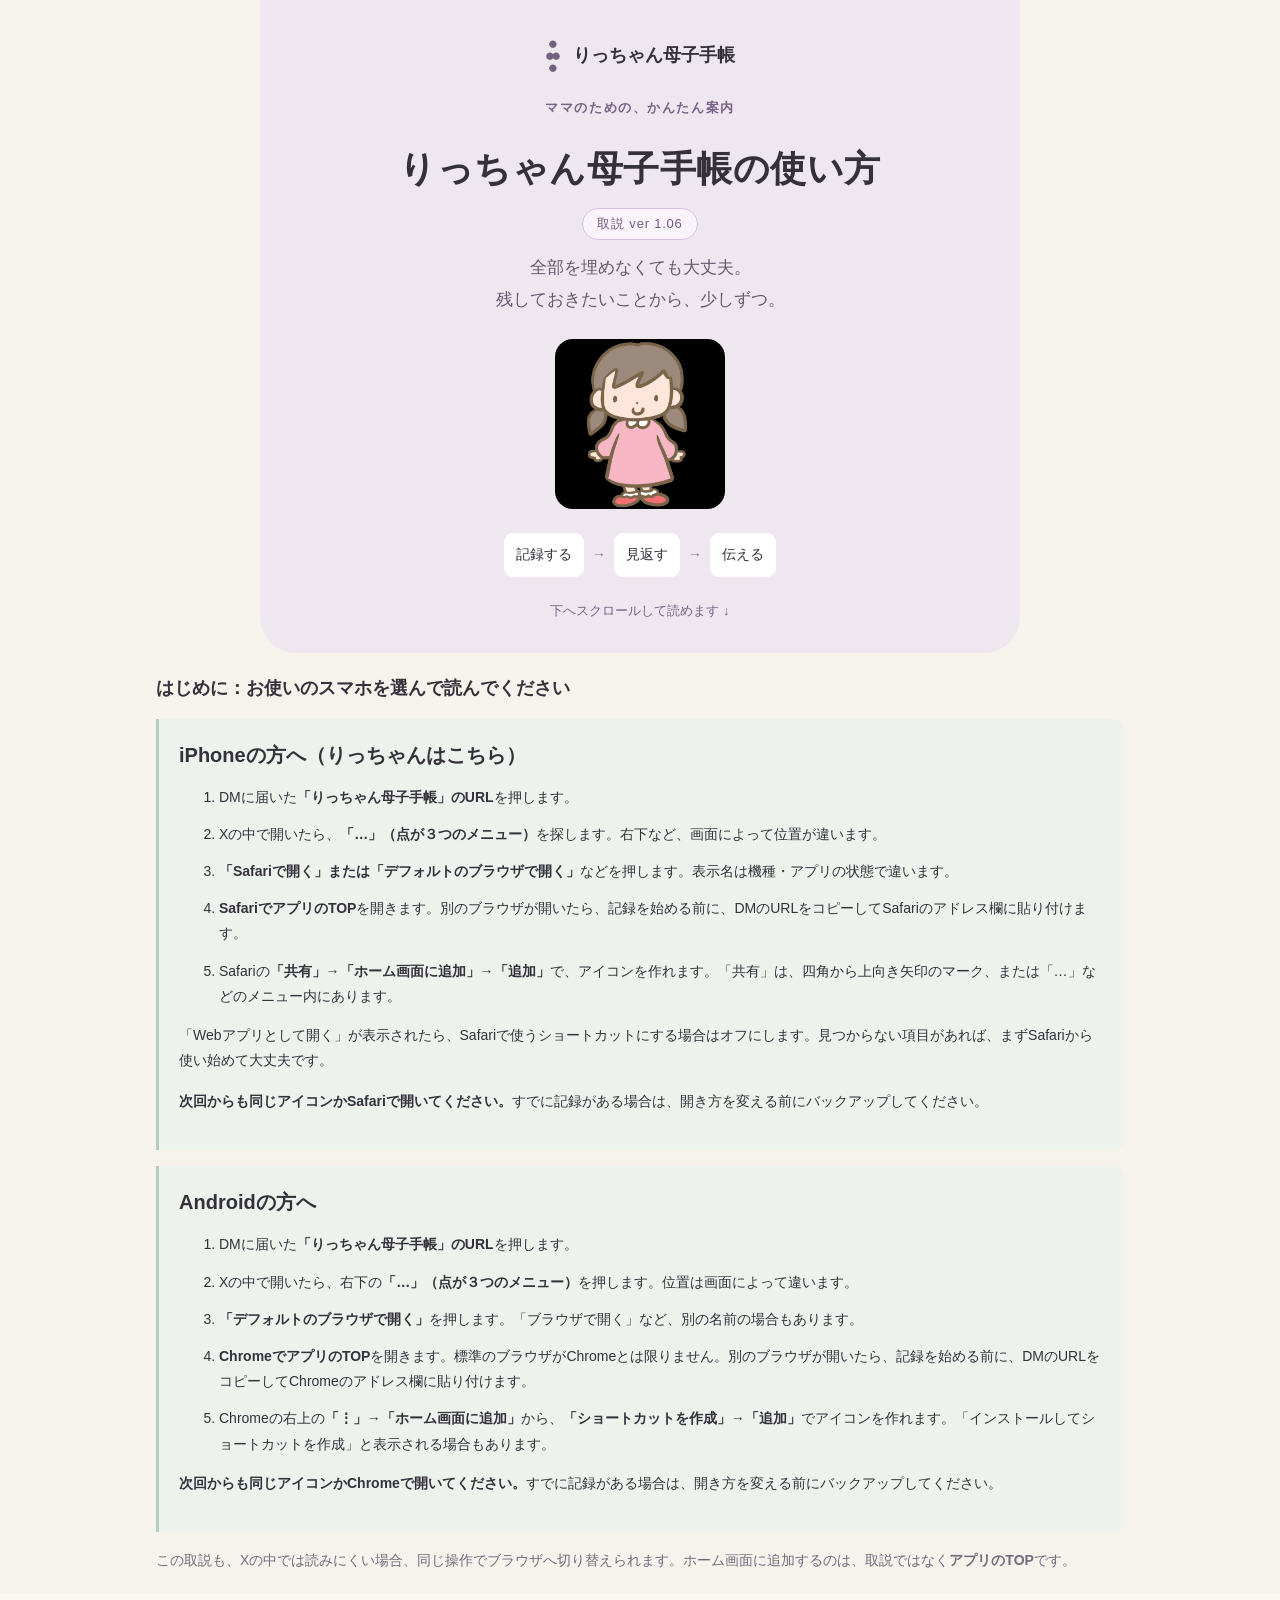
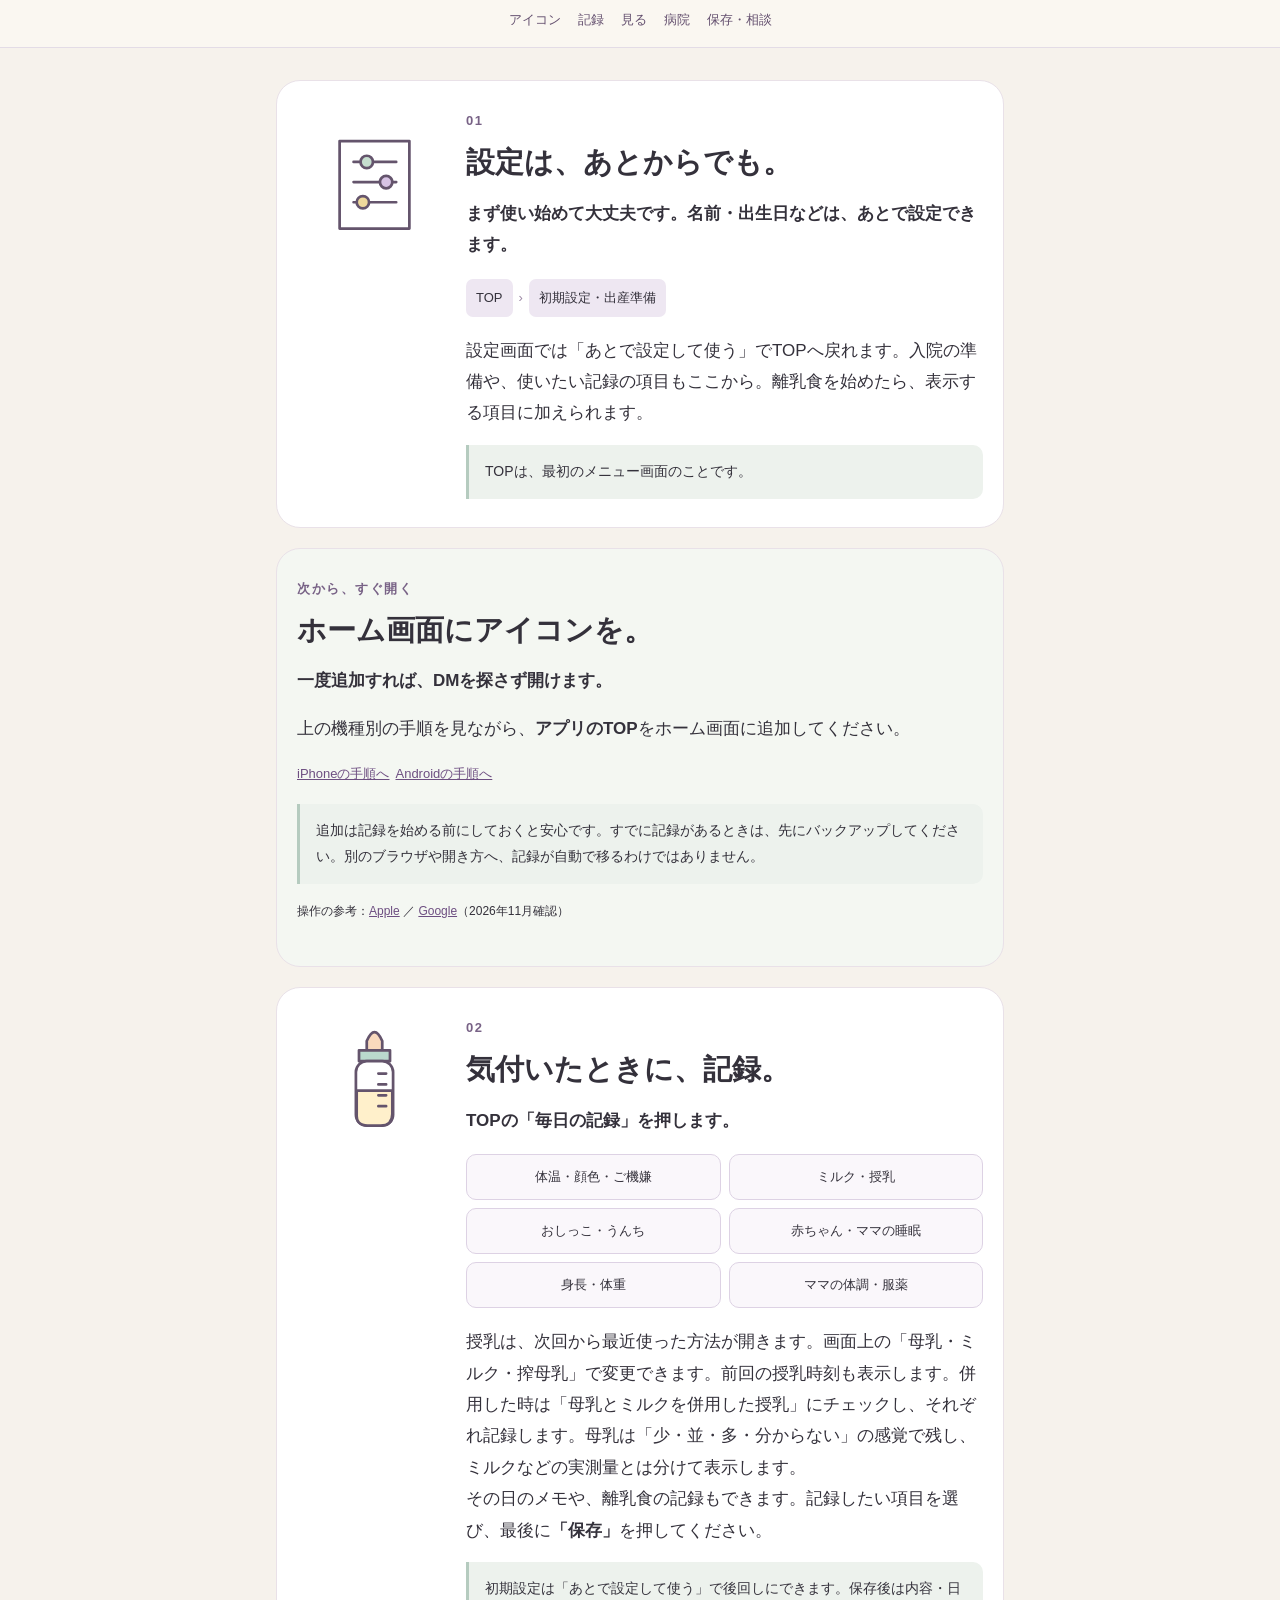
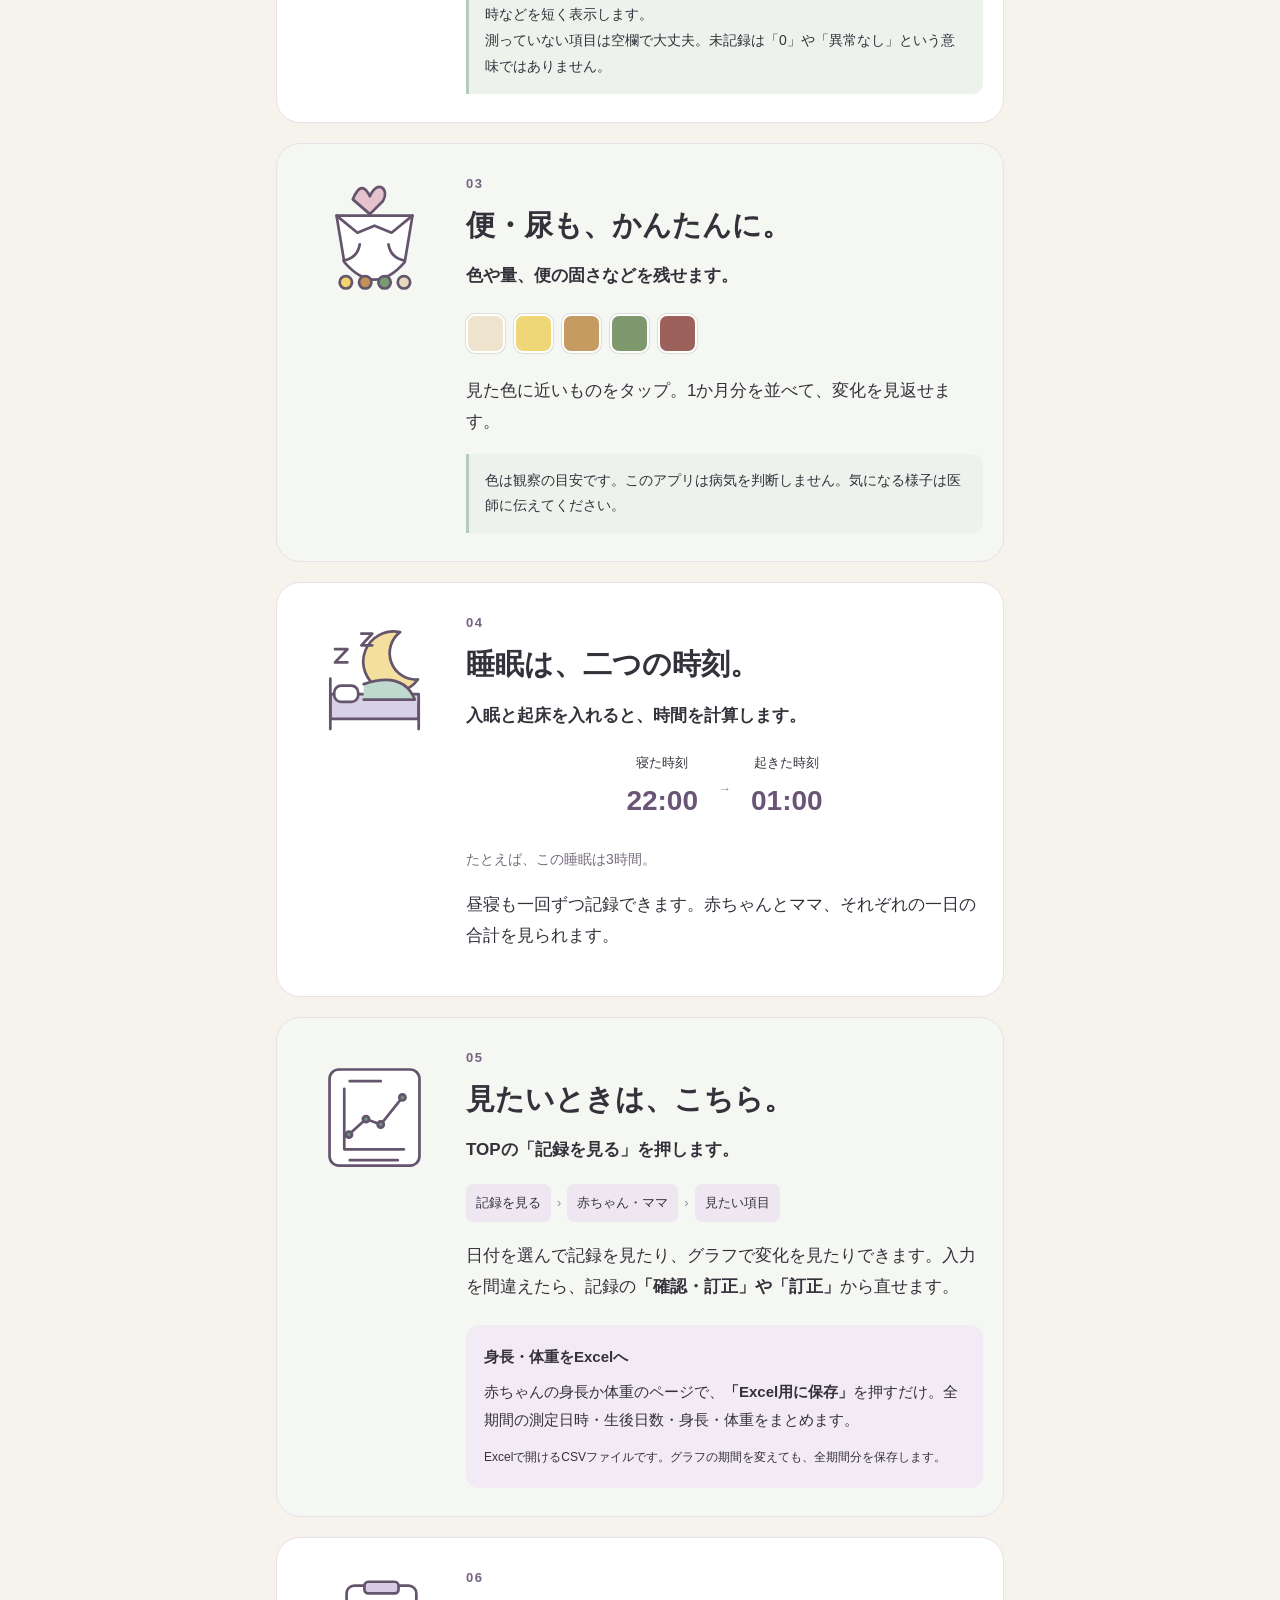
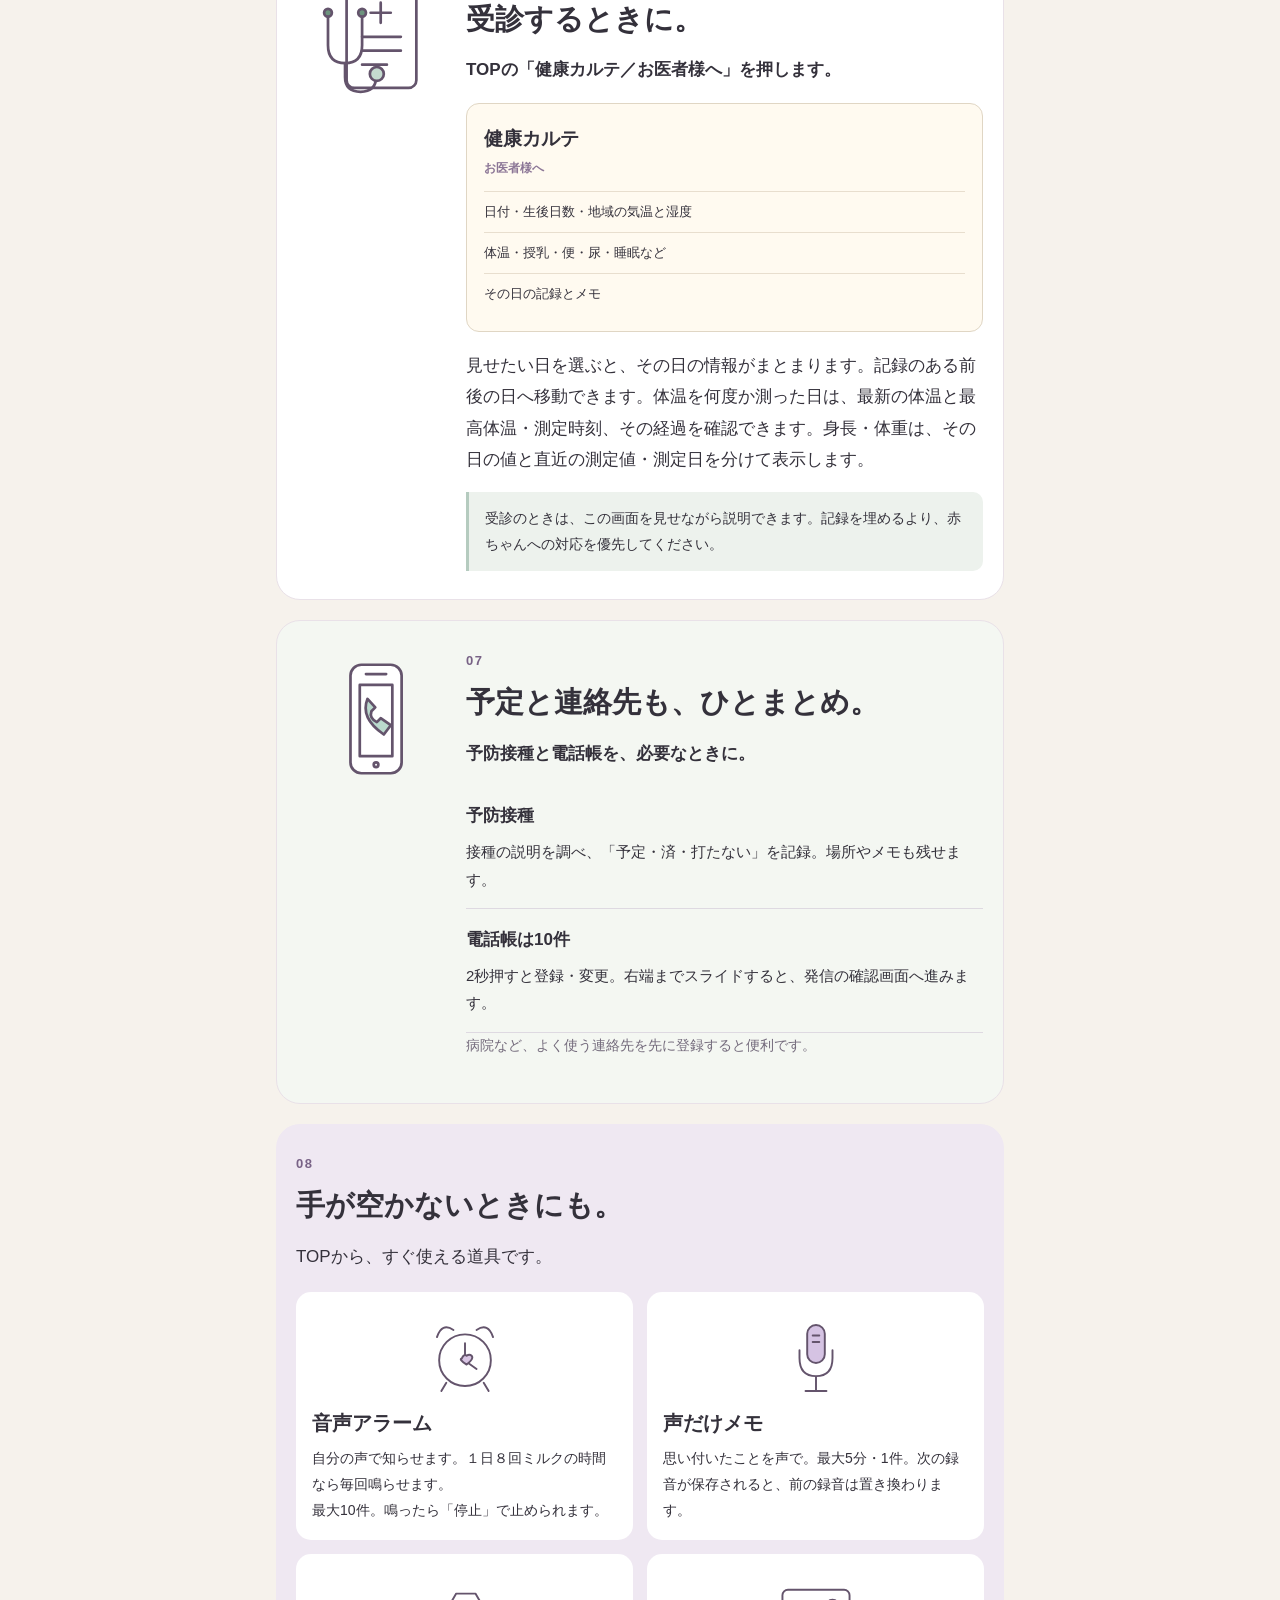
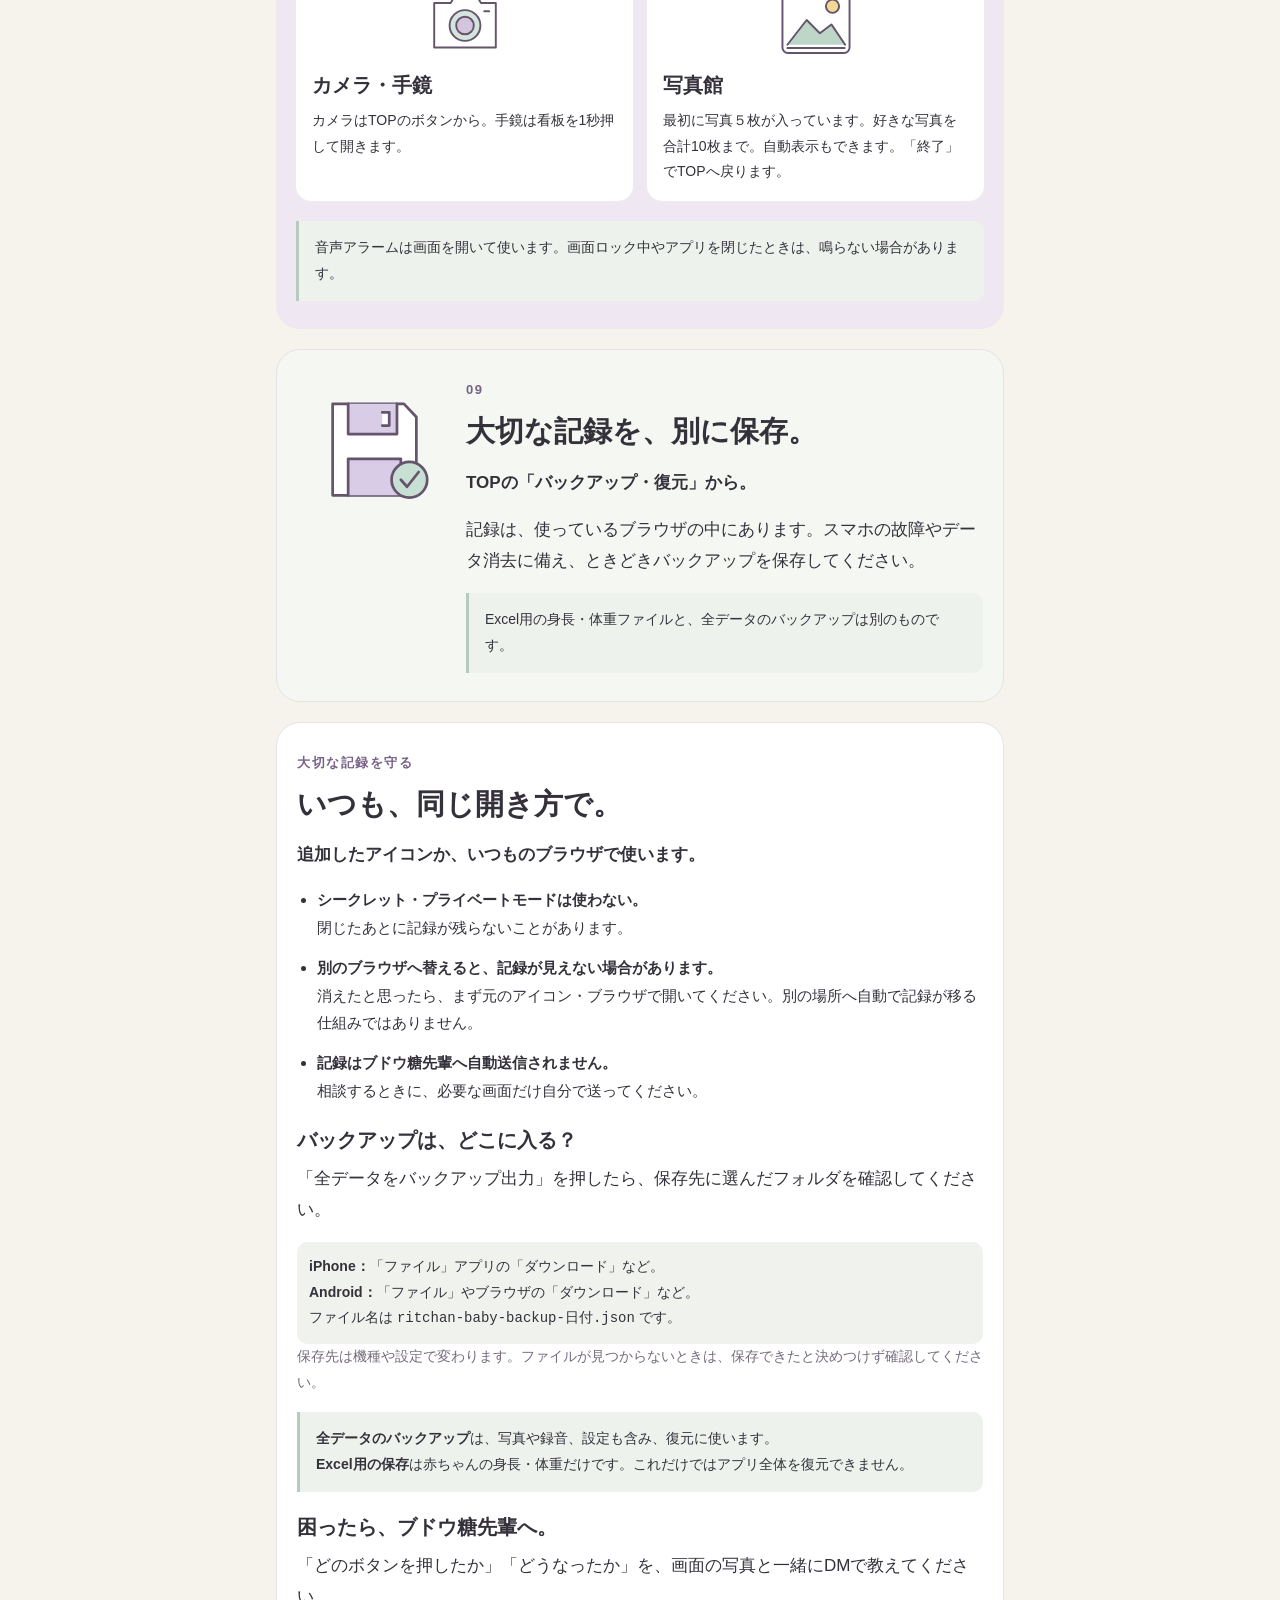
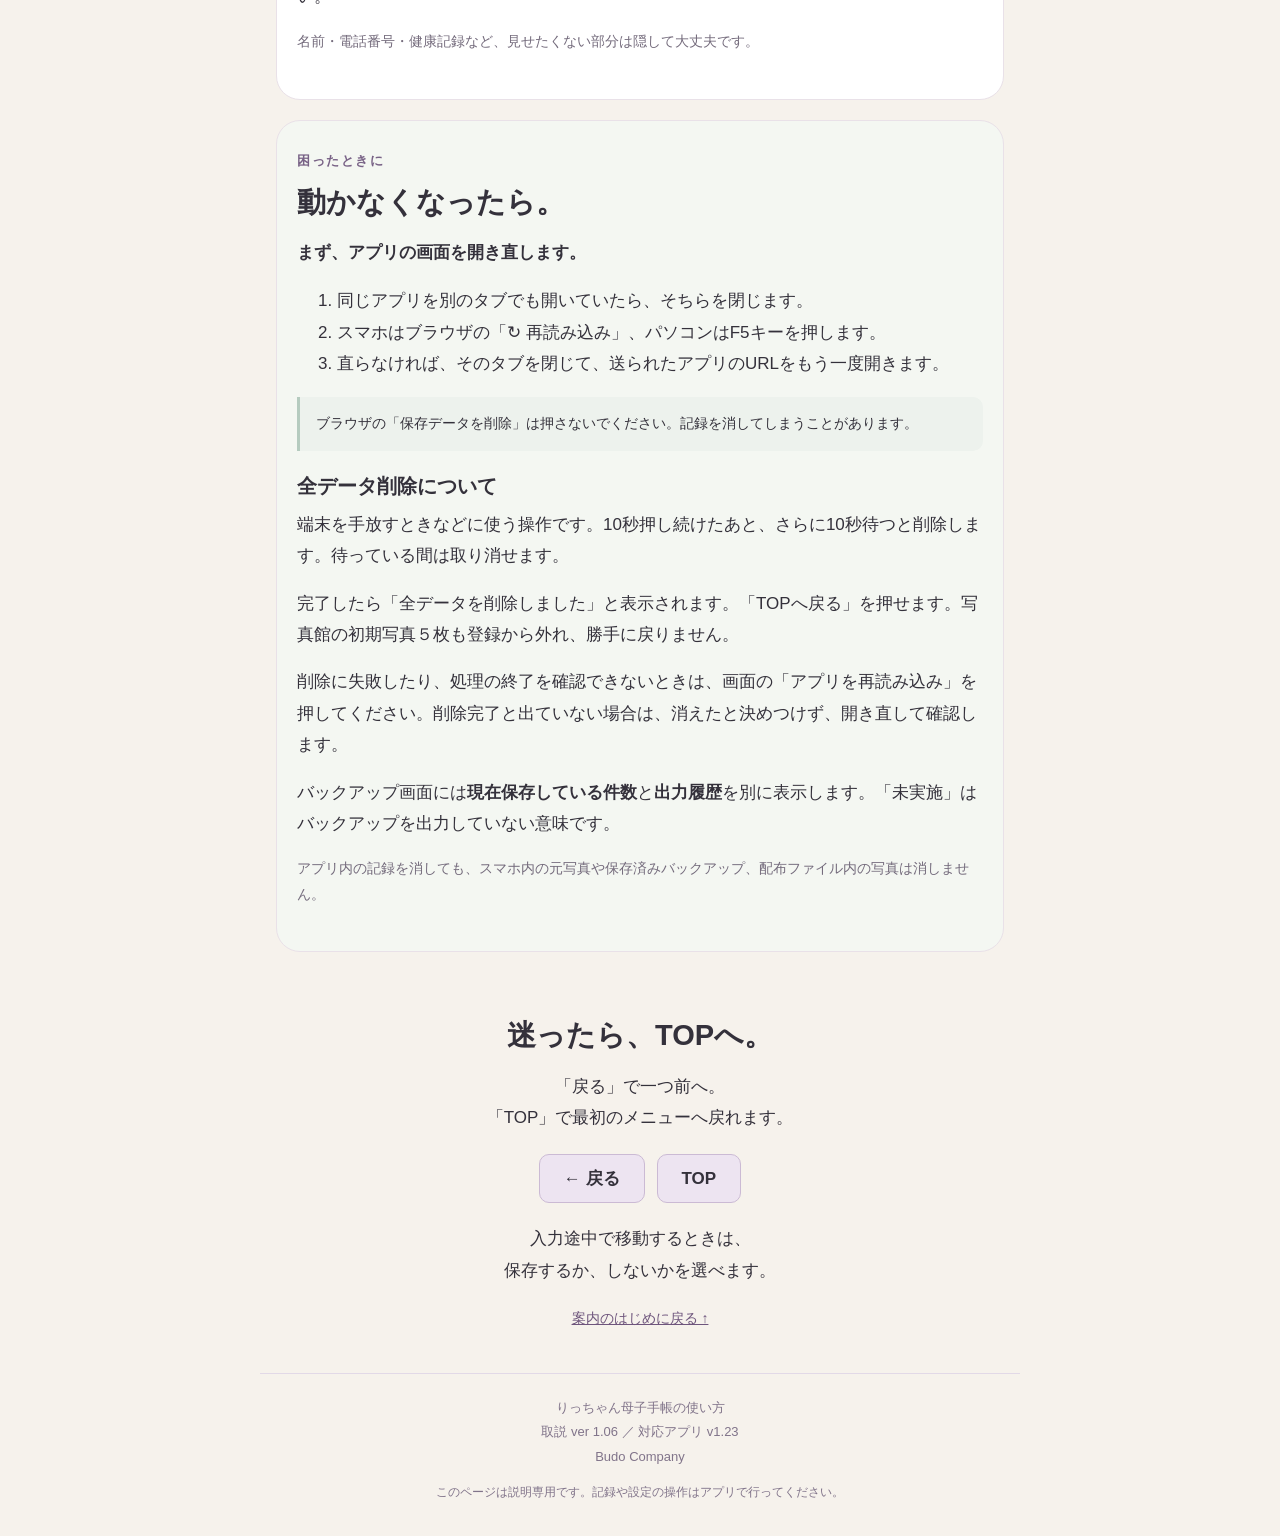
==== commit 5cbb82c0: "Add files via upload" ====
--- a/ritchan-baby-guide.html
+++ b/ritchan-baby-guide.html
@@ -4,8 +4,8 @@
 <meta charset="utf-8">
 <meta name="viewport" content="width=device-width, initial-scale=1">
 <meta name="theme-color" content="#eee7f0">
-<title>りっちゃん母子手帳の使い方｜取説 ver 1.05</title>
-<style>*{box-sizing:border-box}html{scroll-behavior:smooth;scroll-padding-top:68px}body{margin:0;background:#f6f2ec;color:#34313b;font-family:-apple-system,BlinkMacSystemFont,"Noto Sans JP","Yu Gothic",sans-serif;font-size:17px;line-height:1.85;overflow-wrap:anywhere}header,main,footer{max-width:760px;margin:auto}header{text-align:center;padding:38px 22px 30px;background:#eee7f0;border-radius:0 0 36px 36px}h1{font-size:clamp(25px,5.8vw,36px);line-height:1.6;letter-spacing:.015em;margin:20px 0 10px}h2{font-size:clamp(24px,5vw,29px);line-height:1.6;margin:0 0 12px}h3{font-size:20px;line-height:1.5;margin:0 0 8px}p{margin:0 0 16px}.brand{font-weight:700;font-size:18px;display:flex;align-items:center;justify-content:center;gap:12px}.grape{color:#746082;font-size:17px;line-height:.7;letter-spacing:-4px;margin-right:4px}.intro-label,.eyebrow{font-size:13px;font-weight:700;letter-spacing:.12em;color:#786286}.intro-label{margin-top:22px}.intro{color:#64596c}.ill{width:155px;height:140px;display:block;flex-shrink:0}header .ill{margin:auto;width:190px;height:171px}.flow{display:flex;gap:8px;align-items:center;justify-content:center;margin:12px 0 22px;font-size:14px}.flow span{white-space:nowrap;background:#fff;border-radius:9px;padding:9px 12px}.flow b{font-weight:400;color:#8a7495}.swipe{font-size:13px;color:#786286;margin:0}nav{position:sticky;top:0;z-index:2;display:flex;justify-content:center;gap:3px;background:#faf7f1f5;border-bottom:1px solid #e3dce6;padding:10px 6px;backdrop-filter:blur(8px)}nav a{white-space:nowrap;flex-shrink:0;padding:5px 7px;font-size:13px;text-decoration:none;color:#64506f;border-radius:12px}nav a:hover{background:#e7ddec}main{padding:12px 16px 0}.chapter{position:relative;display:flex;gap:14px;padding:28px 20px;margin:20px 0;background:#fff;border:1px solid #e9e1e8;border-radius:24px;scroll-margin-top:12px}.chapter:nth-child(even){background:#f4f7f2}.visual{position:relative;align-self:flex-start}.step{position:absolute;bottom:0;left:15px;font-size:12px;color:#a295a8;display:none}.copy{min-width:0;flex:1}.eyebrow{margin:0 0 6px}.lead{font-weight:650}.tip{font-size:14px;line-height:1.85;padding:14px 16px;border-left:3px solid #b5cbbf;background:#edf2ed;border-radius:0 10px 10px 0}.route{display:flex;flex-wrap:wrap;gap:6px;align-items:center;font-size:13px;margin:18px 0}.route span{background:#eee7f2;border-radius:7px;padding:7px 10px}.route i{font-style:normal;color:#9a86a3}.menu-sample{display:grid;grid-template-columns:1fr 1fr;gap:8px;font-size:13px;margin:18px 0}.menu-sample span{padding:10px 8px;border:1px solid #ddd2e4;border-radius:10px;text-align:center;background:#faf7fb}.swatches{display:flex;gap:9px;margin:22px 0}.swatches span{width:39px;height:39px;border-radius:9px;border:2px solid #fff;box-shadow:0 0 0 1px #ddd}.sleep-demo{display:flex;align-items:center;justify-content:center;gap:20px;font-size:13px;margin:20px 0;text-align:center}.sleep-demo b{font-size:28px;color:#6b5577}.sleep-demo i{font-style:normal;color:#a28aad}.example{font-size:14px;color:#746b7c}.export{padding:18px;background:#f2eaf5;border-radius:13px;margin-top:22px;font-size:15px}.export p{margin:8px 0}.export small{font-size:12px}.chart-preview{padding:17px;background:#fffaf0;border:1px solid #e0d6c4;border-radius:13px;margin:18px 0;font-size:13px}.chart-preview div{font-size:19px;font-weight:700;margin-bottom:12px}.chart-preview small{display:block;font-size:12px;color:#8c7696}.chart-preview p{border-top:1px solid #e8dece;margin:0;padding:8px 0}.mini{padding:15px 0;border-bottom:1px solid #ded9e1}.mini p{margin:6px 0 0;font-size:15px}.extras{padding:28px 20px;background:#efe8f2;border-radius:24px;margin:20px 0}.extra-grid{display:grid;grid-template-columns:minmax(0,1fr) minmax(0,1fr);gap:14px;margin:20px 0}.extra-grid article{min-width:0;background:#fff;padding:16px;border-radius:15px}.extra-grid .ill{margin:auto;max-width:100%;width:110px;height:100px}.extra-grid p{font-size:14px;margin:0}.finish{text-align:center;padding:40px 12px}.nav-demo{display:flex;justify-content:center;gap:12px;margin:20px}.nav-demo span{border:1px solid #cbbad4;background:#ede4f1;border-radius:10px;padding:8px 24px;font-weight:700}.finish a{font-size:14px;color:#6e557c}footer{text-align:center;padding:22px 24px 34px;color:#81748a;font-size:13px;border-top:1px solid #e2d9e7}footer small{display:block;font-size:12px;margin-top:12px}@media(max-width:560px){.chapter{display:block;padding:22px 20px}.visual{float:right;margin:-8px -10px 0 2px}.visual .ill{width:110px;height:99px}.copy>.eyebrow,.copy>h2{max-width:none}.copy>h2{clear:both;padding-top:10px}.copy>.lead{clear:both;padding-top:10px}.chapter::after{content:"";display:block;clear:both}.extra-grid{gap:10px}.extra-grid article{padding:13px}.extra-grid h3{font-size:17px}.extra-grid p{font-size:13px}}@media(prefers-reduced-motion:reduce){html{scroll-behavior:auto}}@media print{nav{position:static}.chapter,.extras{break-inside:avoid}body{font-size:12pt}.finish a{display:none}}.guide-girl{display:block;width:170px;height:170px;max-width:58vw;object-fit:contain;margin:24px auto;border-radius:18px}.guide-version{display:inline-block;font-size:13px;letter-spacing:.06em;border:1px solid #d5c4df;border-radius:18px;padding:3px 14px;color:#755b84;background:#f8f4fa;margin-bottom:12px}.phone-steps{margin:16px 0;padding:17px;background:#f3eef6;border-radius:14px}.phone-steps h3{font-size:19px}.phone-steps ol{padding-left:1.3em;font-size:15px}.phone-steps li{margin:8px 0}.share-symbol{display:inline-flex;align-items:center;justify-content:center;font-size:24px;border:1px solid #c5b7cf;width:32px;height:32px;border-radius:7px;background:#fff;color:#695275;vertical-align:middle}.support-steps{font-size:15px;padding-left:1.3em}.support-steps li{margin-bottom:12px}.file-example{font-size:14px;padding:12px;background:#f0f3ed;border-radius:10px}.ref-links{font-size:12px;margin-top:16px}.ref-links a{color:#776384}.chapter a{color:#6d4e81}.chapter h3{margin-top:20px}</style>
+<title>りっちゃん母子手帳の使い方｜取説 ver 1.06</title>
+<style>*{box-sizing:border-box}html{scroll-behavior:smooth;scroll-padding-top:68px}body{margin:0;background:#f6f2ec;color:#34313b;font-family:-apple-system,BlinkMacSystemFont,"Noto Sans JP","Yu Gothic",sans-serif;font-size:17px;line-height:1.85;overflow-wrap:anywhere}header,main,footer{max-width:760px;margin:auto}header{text-align:center;padding:38px 22px 30px;background:#eee7f0;border-radius:0 0 36px 36px}h1{font-size:clamp(25px,5.8vw,36px);line-height:1.6;letter-spacing:.015em;margin:20px 0 10px}h2{font-size:clamp(24px,5vw,29px);line-height:1.6;margin:0 0 12px}h3{font-size:20px;line-height:1.5;margin:0 0 8px}p{margin:0 0 16px}.brand{font-weight:700;font-size:18px;display:flex;align-items:center;justify-content:center;gap:12px}.grape{color:#746082;font-size:17px;line-height:.7;letter-spacing:-4px;margin-right:4px}.intro-label,.eyebrow{font-size:13px;font-weight:700;letter-spacing:.12em;color:#786286}.intro-label{margin-top:22px}.intro{color:#64596c}.ill{width:155px;height:140px;display:block;flex-shrink:0}header .ill{margin:auto;width:190px;height:171px}.flow{display:flex;gap:8px;align-items:center;justify-content:center;margin:12px 0 22px;font-size:14px}.flow span{white-space:nowrap;background:#fff;border-radius:9px;padding:9px 12px}.flow b{font-weight:400;color:#8a7495}.swipe{font-size:13px;color:#786286;margin:0}nav{position:sticky;top:0;z-index:2;display:flex;justify-content:center;gap:3px;background:#faf7f1f5;border-bottom:1px solid #e3dce6;padding:10px 6px;backdrop-filter:blur(8px)}nav a{white-space:nowrap;flex-shrink:0;padding:5px 7px;font-size:13px;text-decoration:none;color:#64506f;border-radius:12px}nav a:hover{background:#e7ddec}main{padding:12px 16px 0}.chapter{position:relative;display:flex;gap:14px;padding:28px 20px;margin:20px 0;background:#fff;border:1px solid #e9e1e8;border-radius:24px;scroll-margin-top:12px}.chapter:nth-child(even){background:#f4f7f2}.visual{position:relative;align-self:flex-start}.step{position:absolute;bottom:0;left:15px;font-size:12px;color:#a295a8;display:none}.copy{min-width:0;flex:1}.eyebrow{margin:0 0 6px}.lead{font-weight:650}.tip{font-size:14px;line-height:1.85;padding:14px 16px;border-left:3px solid #b5cbbf;background:#edf2ed;border-radius:0 10px 10px 0}.route{display:flex;flex-wrap:wrap;gap:6px;align-items:center;font-size:13px;margin:18px 0}.route span{background:#eee7f2;border-radius:7px;padding:7px 10px}.route i{font-style:normal;color:#9a86a3}.menu-sample{display:grid;grid-template-columns:1fr 1fr;gap:8px;font-size:13px;margin:18px 0}.menu-sample span{padding:10px 8px;border:1px solid #ddd2e4;border-radius:10px;text-align:center;background:#faf7fb}.swatches{display:flex;gap:9px;margin:22px 0}.swatches span{width:39px;height:39px;border-radius:9px;border:2px solid #fff;box-shadow:0 0 0 1px #ddd}.sleep-demo{display:flex;align-items:center;justify-content:center;gap:20px;font-size:13px;margin:20px 0;text-align:center}.sleep-demo b{font-size:28px;color:#6b5577}.sleep-demo i{font-style:normal;color:#a28aad}.example{font-size:14px;color:#746b7c}.export{padding:18px;background:#f2eaf5;border-radius:13px;margin-top:22px;font-size:15px}.export p{margin:8px 0}.export small{font-size:12px}.chart-preview{padding:17px;background:#fffaf0;border:1px solid #e0d6c4;border-radius:13px;margin:18px 0;font-size:13px}.chart-preview div{font-size:19px;font-weight:700;margin-bottom:12px}.chart-preview small{display:block;font-size:12px;color:#8c7696}.chart-preview p{border-top:1px solid #e8dece;margin:0;padding:8px 0}.mini{padding:15px 0;border-bottom:1px solid #ded9e1}.mini p{margin:6px 0 0;font-size:15px}.extras{padding:28px 20px;background:#efe8f2;border-radius:24px;margin:20px 0}.extra-grid{display:grid;grid-template-columns:minmax(0,1fr) minmax(0,1fr);gap:14px;margin:20px 0}.extra-grid article{min-width:0;background:#fff;padding:16px;border-radius:15px}.extra-grid .ill{margin:auto;max-width:100%;width:110px;height:100px}.extra-grid p{font-size:14px;margin:0}.finish{text-align:center;padding:40px 12px}.nav-demo{display:flex;justify-content:center;gap:12px;margin:20px}.nav-demo span{border:1px solid #cbbad4;background:#ede4f1;border-radius:10px;padding:8px 24px;font-weight:700}.finish a{font-size:14px;color:#6e557c}footer{text-align:center;padding:22px 24px 34px;color:#81748a;font-size:13px;border-top:1px solid #e2d9e7}footer small{display:block;font-size:12px;margin-top:12px}@media(max-width:560px){.chapter{display:block;padding:22px 20px}.visual{float:right;margin:-8px -10px 0 2px}.visual .ill{width:110px;height:99px}.copy>.eyebrow,.copy>h2{max-width:none}.copy>h2{clear:both;padding-top:10px}.copy>.lead{clear:both;padding-top:10px}.chapter::after{content:"";display:block;clear:both}.extra-grid{gap:10px}.extra-grid article{padding:13px}.extra-grid h3{font-size:17px}.extra-grid p{font-size:13px}}@media(prefers-reduced-motion:reduce){html{scroll-behavior:auto}}@media print{nav{position:static}.chapter,.extras{break-inside:avoid}body{font-size:12pt}.finish a{display:none}}.guide-girl{display:block;width:170px;height:170px;max-width:58vw;object-fit:contain;margin:24px auto;border-radius:18px}.guide-version{display:inline-block;font-size:13px;letter-spacing:.06em;border:1px solid #d5c4df;border-radius:18px;padding:3px 14px;color:#755b84;background:#f8f4fa;margin-bottom:12px}.phone-steps{margin:16px 0;padding:17px;background:#f3eef6;border-radius:14px}.phone-steps h3{font-size:19px}.phone-steps ol{padding-left:1.3em;font-size:15px}.phone-steps li{margin:8px 0}.share-symbol{display:inline-flex;align-items:center;justify-content:center;font-size:24px;border:1px solid #c5b7cf;width:32px;height:32px;border-radius:7px;background:#fff;color:#695275;vertical-align:middle}.support-steps{font-size:15px;padding-left:1.3em}.support-steps li{margin-bottom:12px}.file-example{font-size:14px;padding:12px;background:#f0f3ed;border-radius:10px}.ref-links{font-size:12px;margin-top:16px}.ref-links a{color:#776384}.chapter a{color:#6d4e81}.chapter h3{margin-top:20px}.opening-notes{max-width:1000px;margin:20px auto;padding:0 16px}.opening-notes>h2{font-size:1.15rem}.opening-notes article{margin:16px 0;padding:20px;text-align:left}.opening-notes li{margin:12px 0;line-height:1.8}.opening-notes article h2{font-size:1.25rem}.opening-notes p{line-height:1.8;overflow-wrap:anywhere}</style>
 </head>
 <body>
 <header id="top">
@@ -13,7 +13,7 @@
 <span class="grape">●<br>●●<br>●</span>りっちゃん母子手帳</div>
 <p class="intro-label">ママのための、かんたん案内</p>
 <h1>りっちゃん母子手帳の使い方</h1>
-<p class="guide-version">取説 ver 1.05</p>
+<p class="guide-version">取説 ver 1.06</p>
 <p class="intro">全部を埋めなくても大丈夫。<br>残しておきたいことから、少しずつ。</p>
 <img class="guide-girl" src="[data-uri]" alt="ピンクの服を着た女の子のイラスト" width="170" height="170">
 <div class="flow">
@@ -25,7 +25,10 @@
 </div>
 <p class="swipe">下へスクロールして読めます ↓</p>
 </header>
-<aside class="tip" id="open-browser" aria-labelledby="open-browser-title"><h2 id="open-browser-title">はじめに：DMから開くとき</h2><ol><li>DMに届いた「りっちゃん母子手帳」のURLを押します。</li><li>Xの中で開いたら、右下の<strong>「…」（点が３つのメニュー）</strong>を押します。</li><li><strong>「デフォルトのブラウザで開く」</strong>を押します。</li></ol><p>いつものブラウザでアプリが開きます。機種や画面によっては、メニューの位置や名前が違い、「ブラウザで開く」「Safariで開く」「Chromeで開く」などと表示されます。</p><p>この取説も、Xの中では読みにくい場合、同じ操作で開けます。</p></aside>
+<section id="open-browser" class="opening-notes" aria-labelledby="open-browser-title"><h2 id="open-browser-title">はじめに：お使いのスマホを選んで読んでください</h2>
+<article class="tip" id="iphone-start"><h2>iPhoneの方へ（りっちゃんはこちら）</h2><ol><li>DMに届いた<strong>「りっちゃん母子手帳」のURL</strong>を押します。</li><li>Xの中で開いたら、<strong>「…」（点が３つのメニュー）</strong>を探します。右下など、画面によって位置が違います。</li><li><strong>「Safariで開く」または「デフォルトのブラウザで開く」</strong>などを押します。表示名は機種・アプリの状態で違います。</li><li><strong>SafariでアプリのTOP</strong>を開きます。別のブラウザが開いたら、記録を始める前に、DMのURLをコピーしてSafariのアドレス欄に貼り付けます。</li><li>Safariの<strong>「共有」→「ホーム画面に追加」→「追加」</strong>で、アイコンを作れます。「共有」は、四角から上向き矢印のマーク、または「…」などのメニュー内にあります。</li></ol><p>「Webアプリとして開く」が表示されたら、Safariで使うショートカットにする場合はオフにします。見つからない項目があれば、まずSafariから使い始めて大丈夫です。</p><p><strong>次回からも同じアイコンかSafariで開いてください。</strong>すでに記録がある場合は、開き方を変える前にバックアップしてください。</p></article>
+<article class="tip" id="android-start"><h2>Androidの方へ</h2><ol><li>DMに届いた<strong>「りっちゃん母子手帳」のURL</strong>を押します。</li><li>Xの中で開いたら、右下の<strong>「…」（点が３つのメニュー）</strong>を押します。位置は画面によって違います。</li><li><strong>「デフォルトのブラウザで開く」</strong>を押します。「ブラウザで開く」など、別の名前の場合もあります。</li><li><strong>ChromeでアプリのTOP</strong>を開きます。標準のブラウザがChromeとは限りません。別のブラウザが開いたら、記録を始める前に、DMのURLをコピーしてChromeのアドレス欄に貼り付けます。</li><li>Chromeの右上の<strong>「⋮」→「ホーム画面に追加」</strong>から、<strong>「ショートカットを作成」→「追加」</strong>でアイコンを作れます。「インストールしてショートカットを作成」と表示される場合もあります。</li></ol><p><strong>次回からも同じアイコンかChromeで開いてください。</strong>すでに記録がある場合は、開き方を変える前にバックアップしてください。</p></article>
+<p class="example">この取説も、Xの中では読みにくい場合、同じ操作でブラウザへ切り替えられます。ホーム画面に追加するのは、取説ではなく<strong>アプリのTOP</strong>です。</p></section>
 <nav aria-label="案内の目次">
 <a href="#home-icon">アイコン</a>
 <a href="#daily">記録</a>
@@ -60,7 +63,7 @@
 <div class="tip">TOPは、最初のメニュー画面のことです。</div>
 </div>
 </section>
-<section class="chapter" id="home-icon"><div class="copy"><p class="eyebrow">次から、すぐ開く</p><h2>ホーム画面にアイコンを。</h2><p class="lead">一度追加すれば、DMを探さず開けます。</p><p>最初は上の「DMから開くとき」の手順で、いつものブラウザへ切り替えます。アイコンを作るときは、iPhoneはSafari、AndroidはChromeを使ってください。</p><p class="example">見つからないときは、DMのURLをコピーして、SafariかChromeの上のアドレス欄に貼り付けます。</p><div class="phone-steps"><h3>iPhoneの場合</h3><ol><li>Safariで「りっちゃん母子手帳」のTOPを開きます。</li><li><span class="share-symbol" aria-label="四角から上向き矢印の共有マーク">↑</span> 「共有」を押します。画面によっては「…」などのメニュー内にあります。</li><li>「ホーム画面に追加」→「追加」を押します。</li></ol><p class="example">「Webアプリとして開く」が表示されたら、Safariで使うショートカットにしたい場合はオフにします。</p></div><div class="phone-steps"><h3>Androidの場合</h3><ol><li>ChromeでアプリのTOPを開きます。</li><li>右上の「⋮」→「ホーム画面に追加」を押します。</li><li>「ショートカットを作成」→「追加」を押します。</li></ol><p class="example">機種によっては「インストールしてショートカットを作成」と表示されます。</p></div><div class="tip">追加は、記録を始める前にしておくと安心です。すでに記録があるときは、先にバックアップしてください。</div><p class="ref-links">操作の参考：<a href="https://support.apple.com/ja-jp/guide/iphone/iph42ab2f3a7/ios" target="_blank" rel="noopener">Apple</a> ／ <a href="https://support.google.com/chrome/answer/15085120?co=GENIE.Platform%3DAndroid&amp;hl=ja" target="_blank" rel="noopener">Google</a>（2026年11月確認）</p></div></section>
+<section class="chapter" id="home-icon"><div class="copy"><p class="eyebrow">次から、すぐ開く</p><h2>ホーム画面にアイコンを。</h2><p class="lead">一度追加すれば、DMを探さず開けます。</p><p>上の機種別の手順を見ながら、<strong>アプリのTOP</strong>をホーム画面に追加してください。</p><div class="route"><a href="#iphone-start">iPhoneの手順へ</a><a href="#android-start">Androidの手順へ</a></div><div class="tip">追加は記録を始める前にしておくと安心です。すでに記録があるときは、先にバックアップしてください。別のブラウザや開き方へ、記録が自動で移るわけではありません。</div><p class="ref-links">操作の参考：<a href="https://support.apple.com/ja-jp/guide/iphone/iph42ab2f3a7/ios" target="_blank" rel="noopener">Apple</a> ／ <a href="https://support.google.com/chrome/answer/15085120?co=GENIE.Platform%3DAndroid&amp;hl=ja" target="_blank" rel="noopener">Google</a>（2026年11月確認）</p></div></section>
 <section id="daily" class="chapter">
 <div class="visual">
 <svg class="ill" viewBox="0 0 200 180" aria-hidden="true">
@@ -335,7 +338,7 @@
 <a href="#top">案内のはじめに戻る ↑</a>
 </section>
 </main>
-<footer>りっちゃん母子手帳の使い方<br>取説 ver 1.05 ／ 対応アプリ v1.23<br>Budo Company<br>
+<footer>りっちゃん母子手帳の使い方<br>取説 ver 1.06 ／ 対応アプリ v1.23<br>Budo Company<br>
 <small>このページは説明専用です。記録や設定の操作はアプリで行ってください。</small>
 </footer>
 <!-- 表紙イラスト：ユーザー提供「女の子の絵.jpg」。画像の内容は変更せず、CSSで縮小表示。 -->
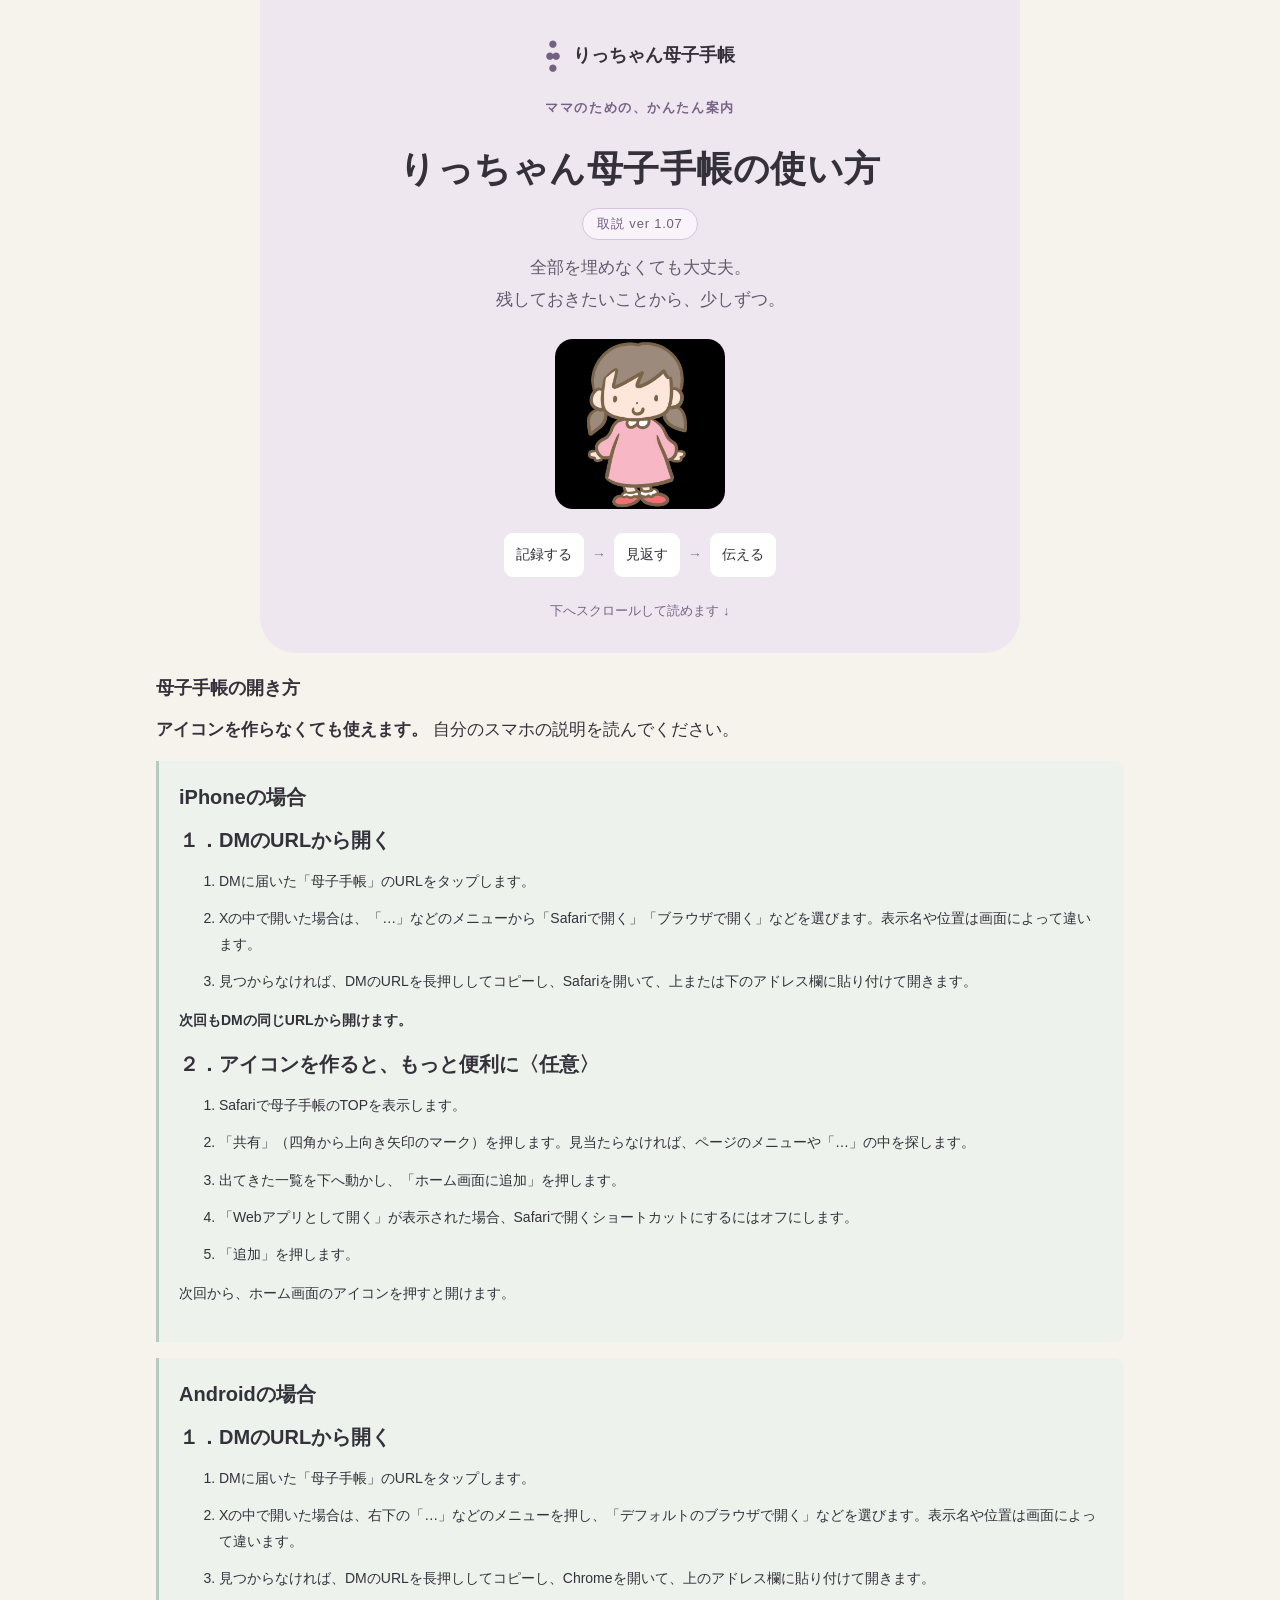
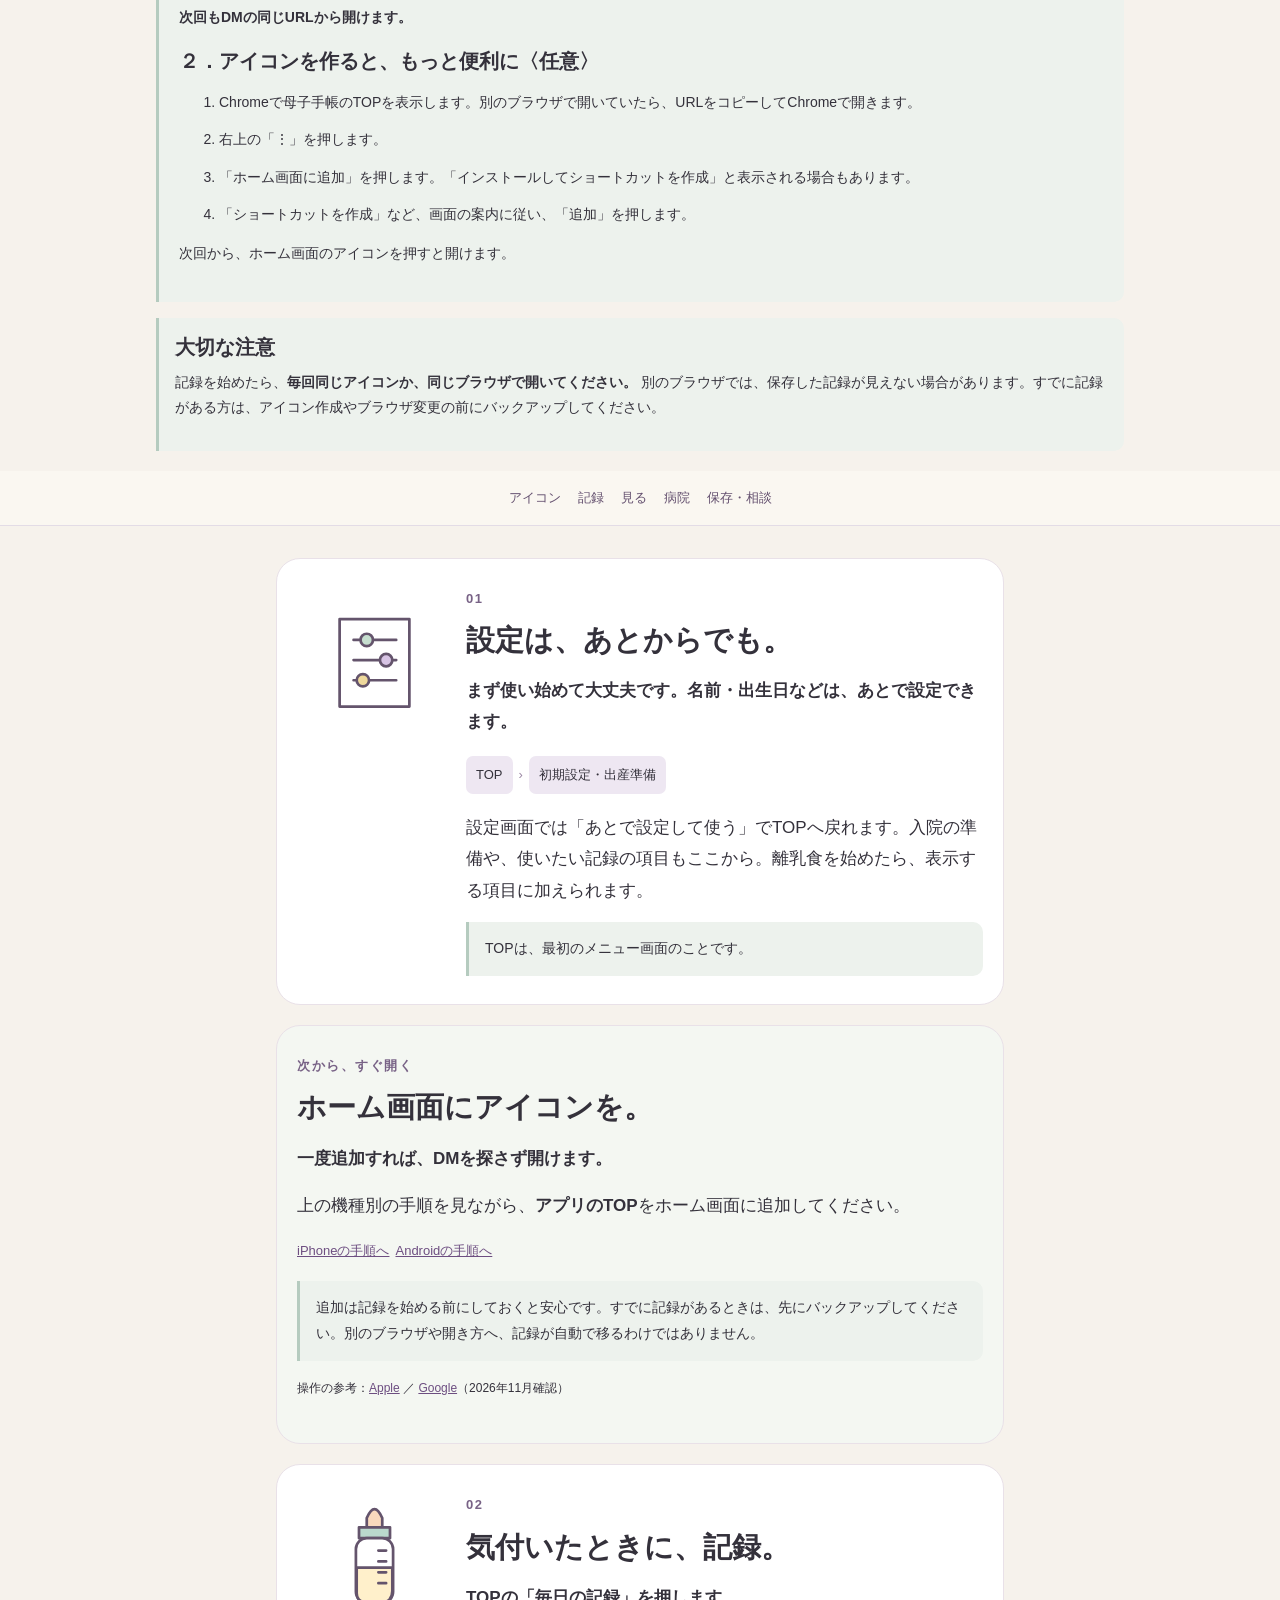
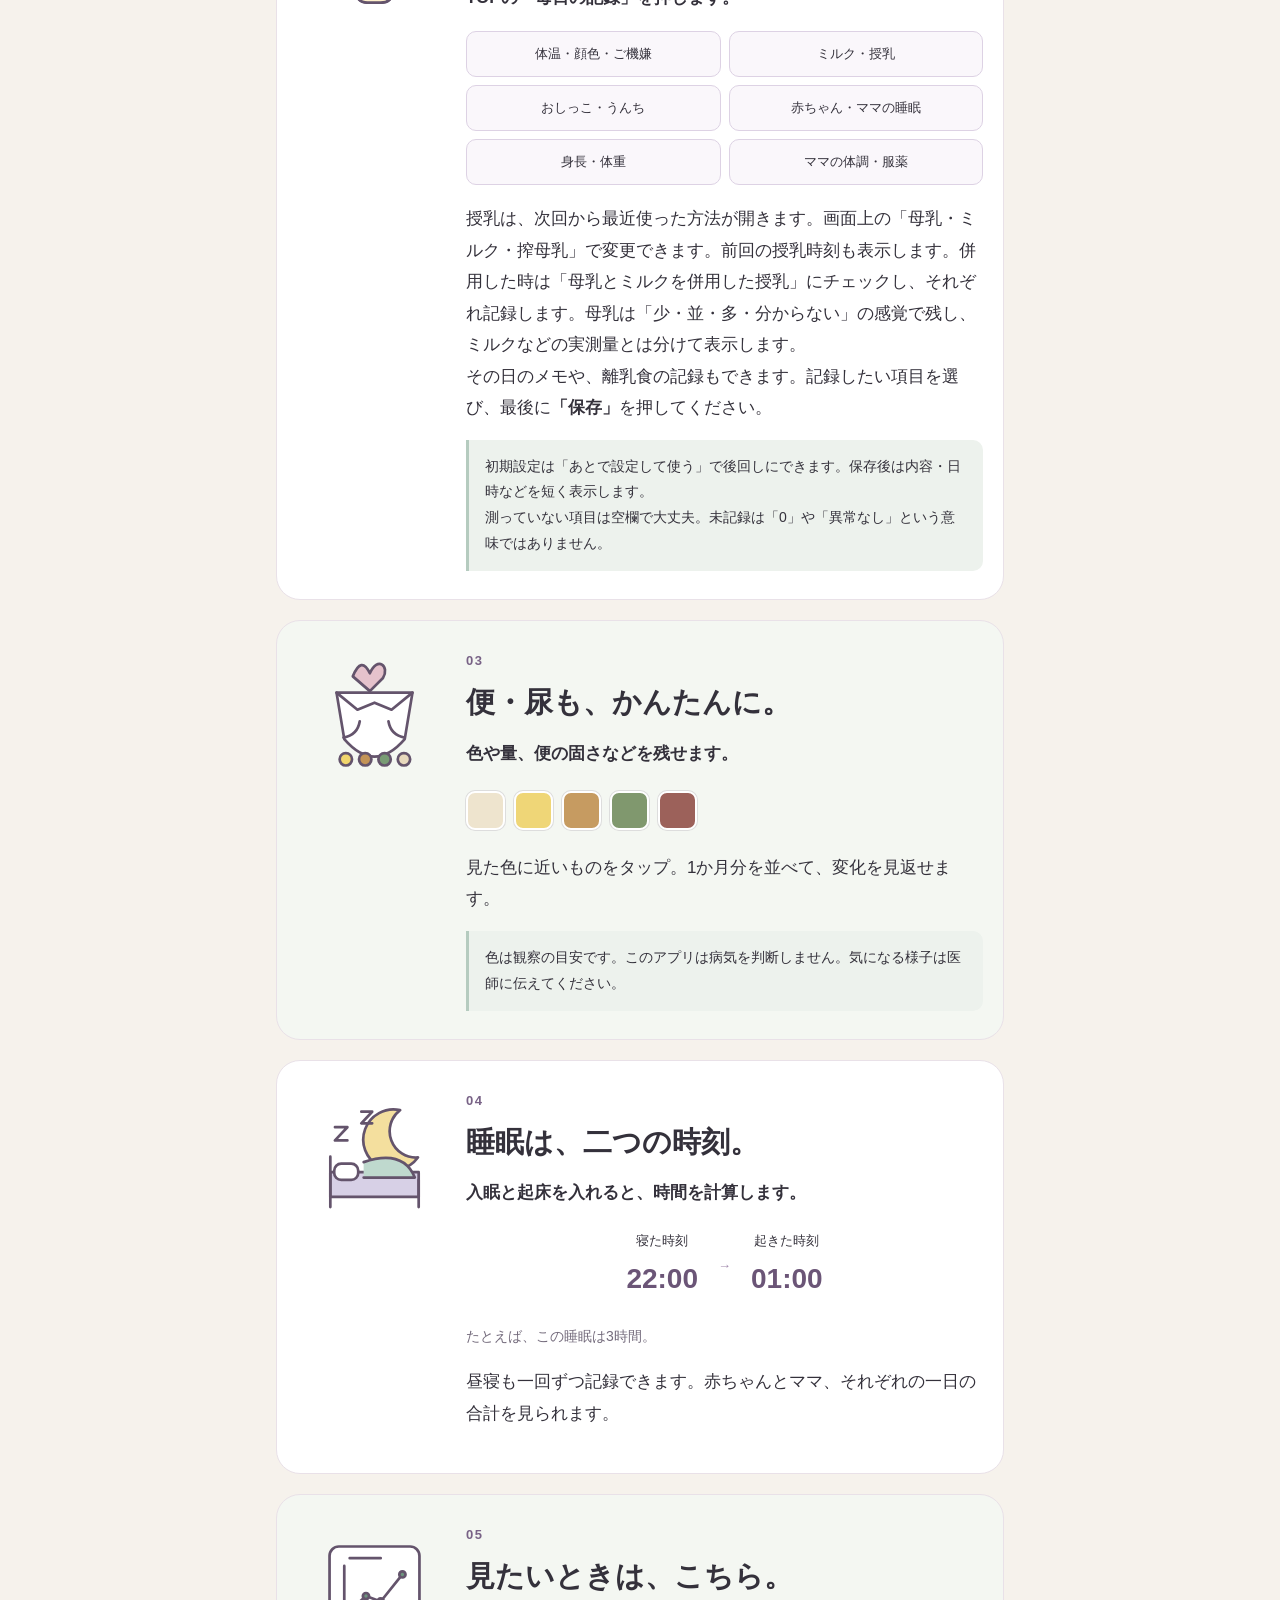
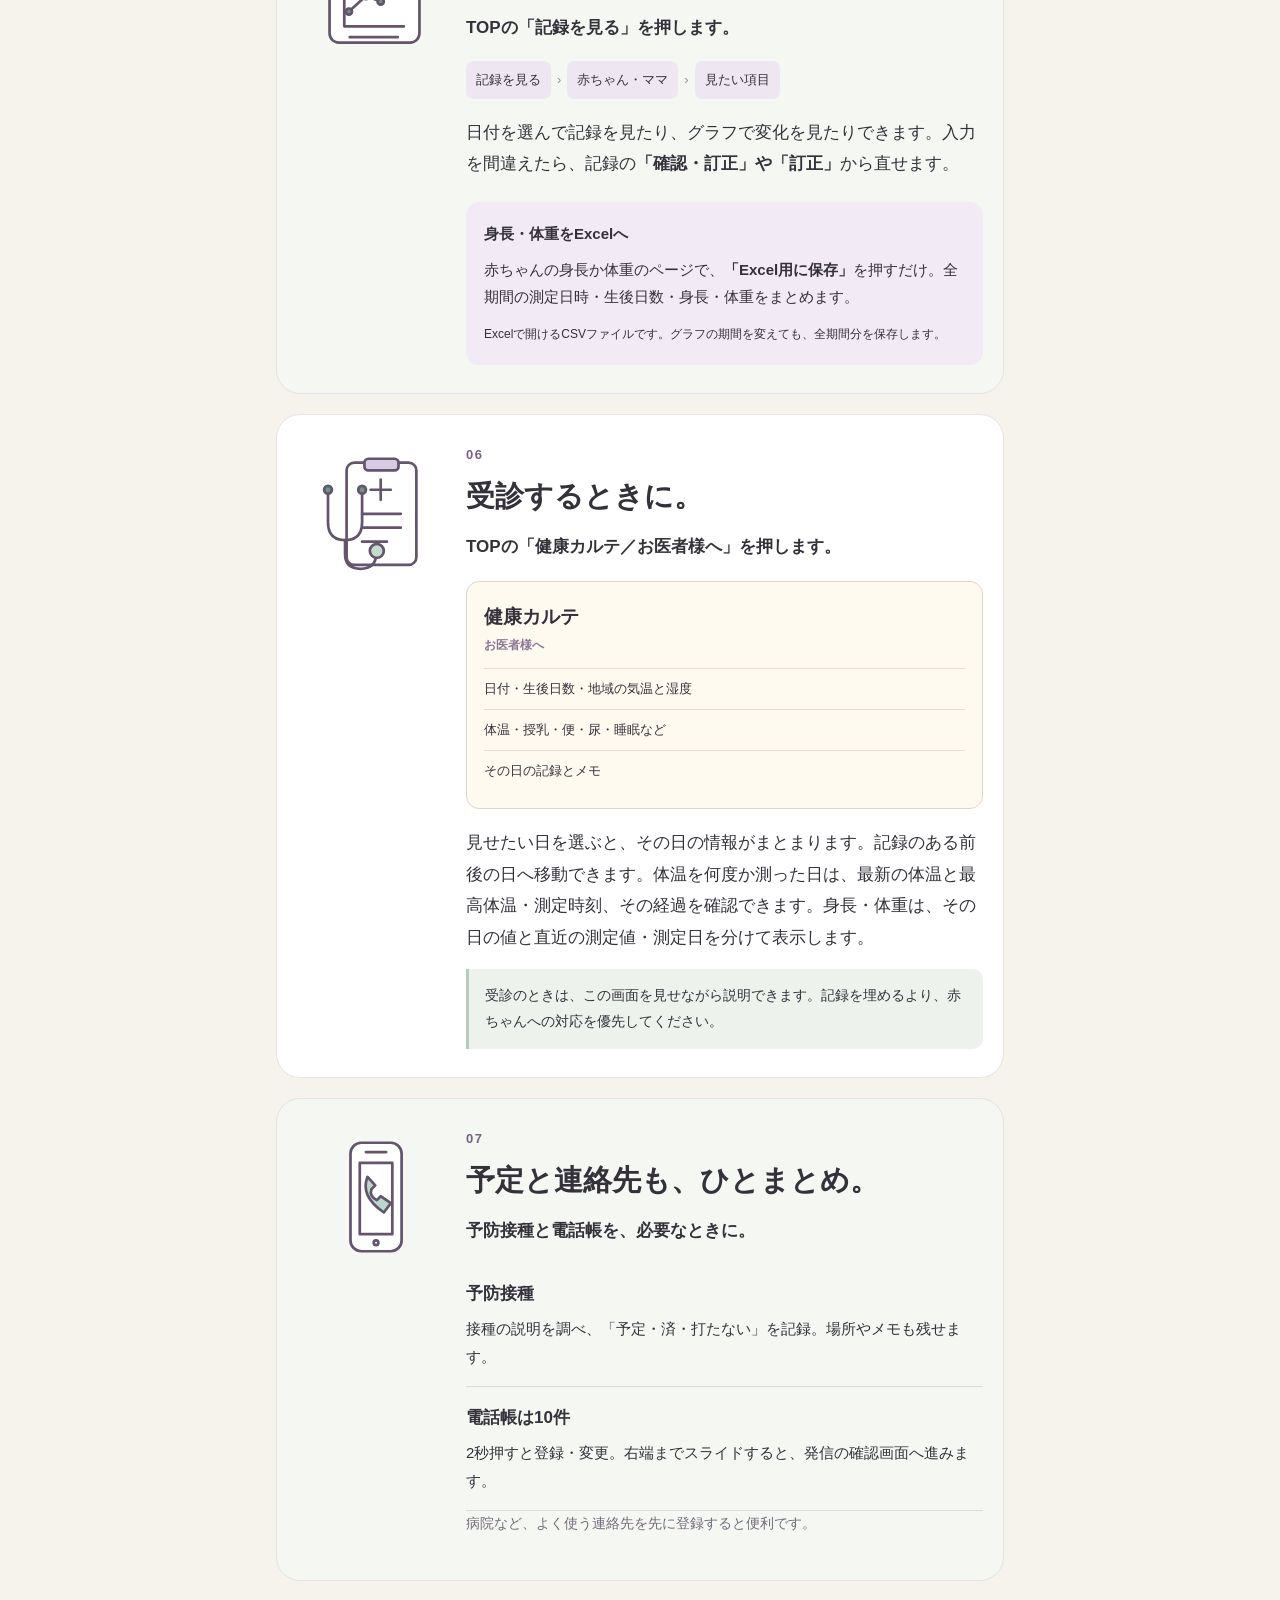
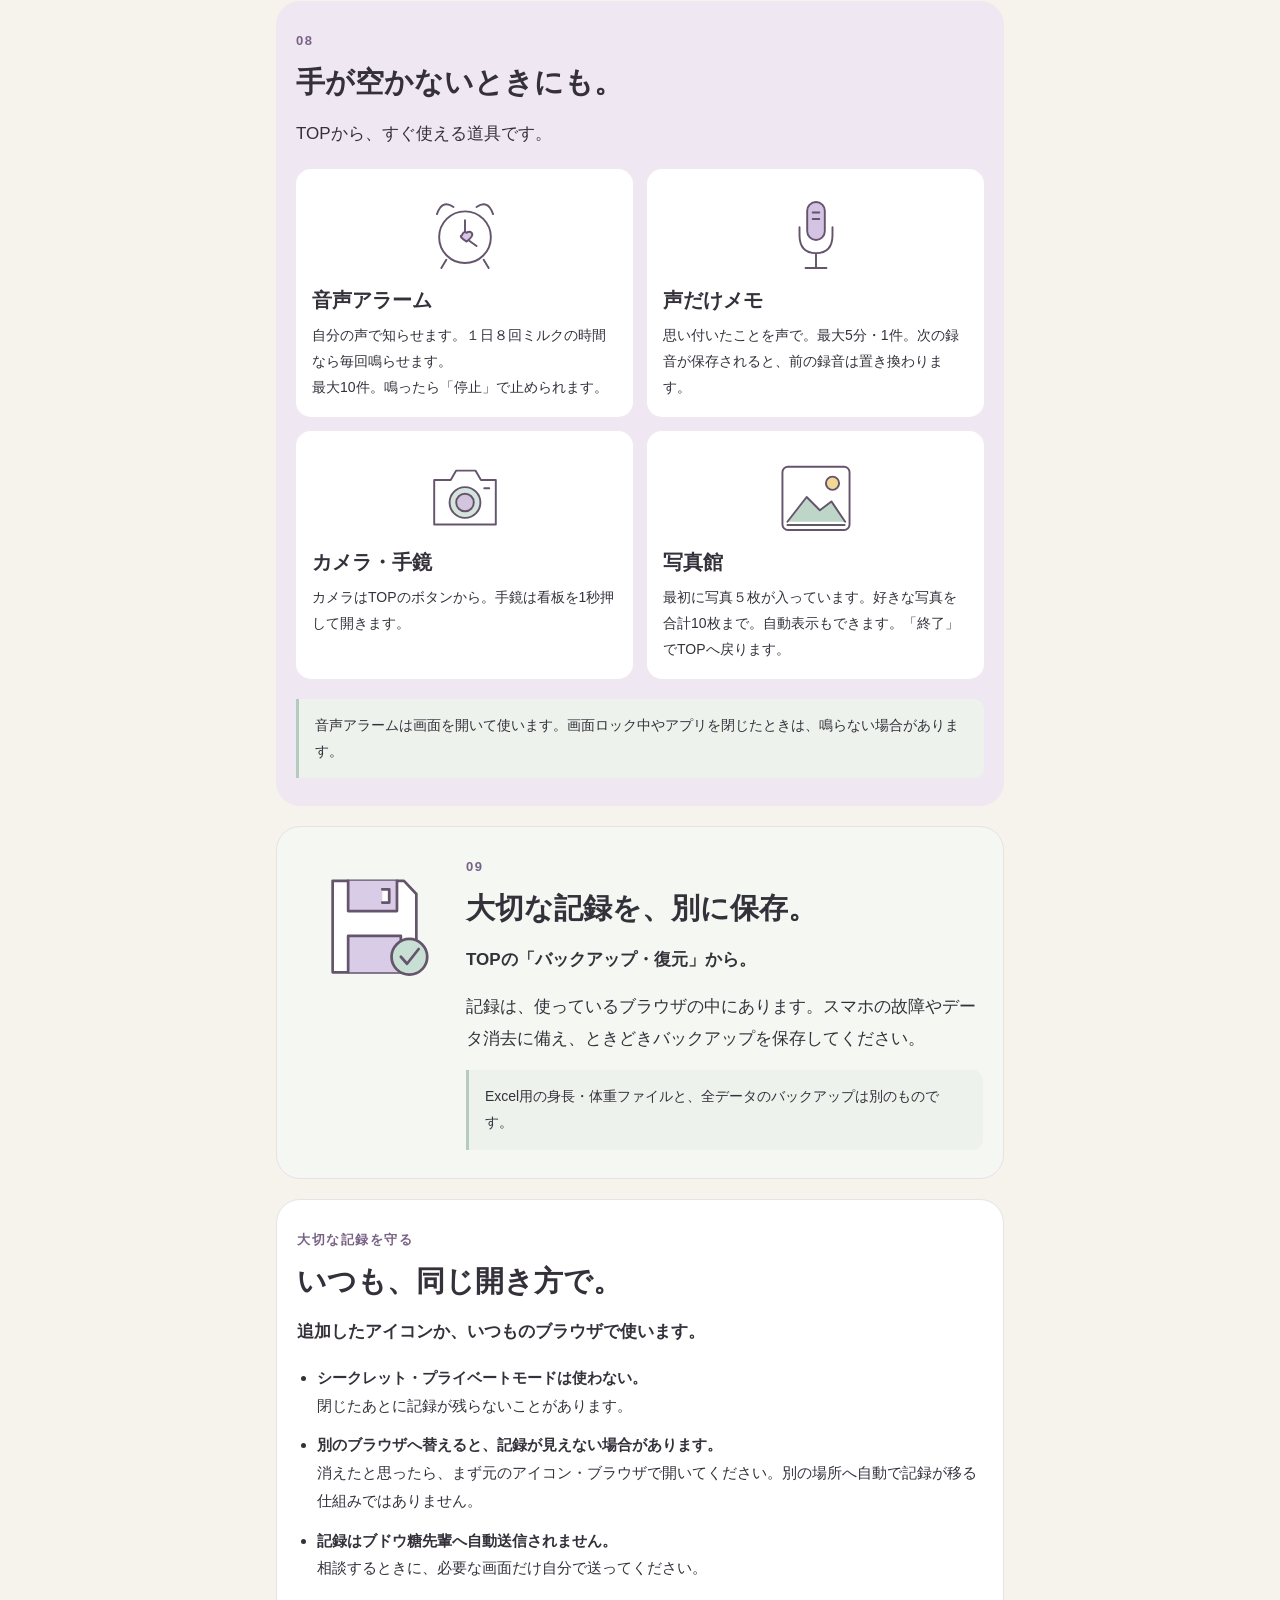
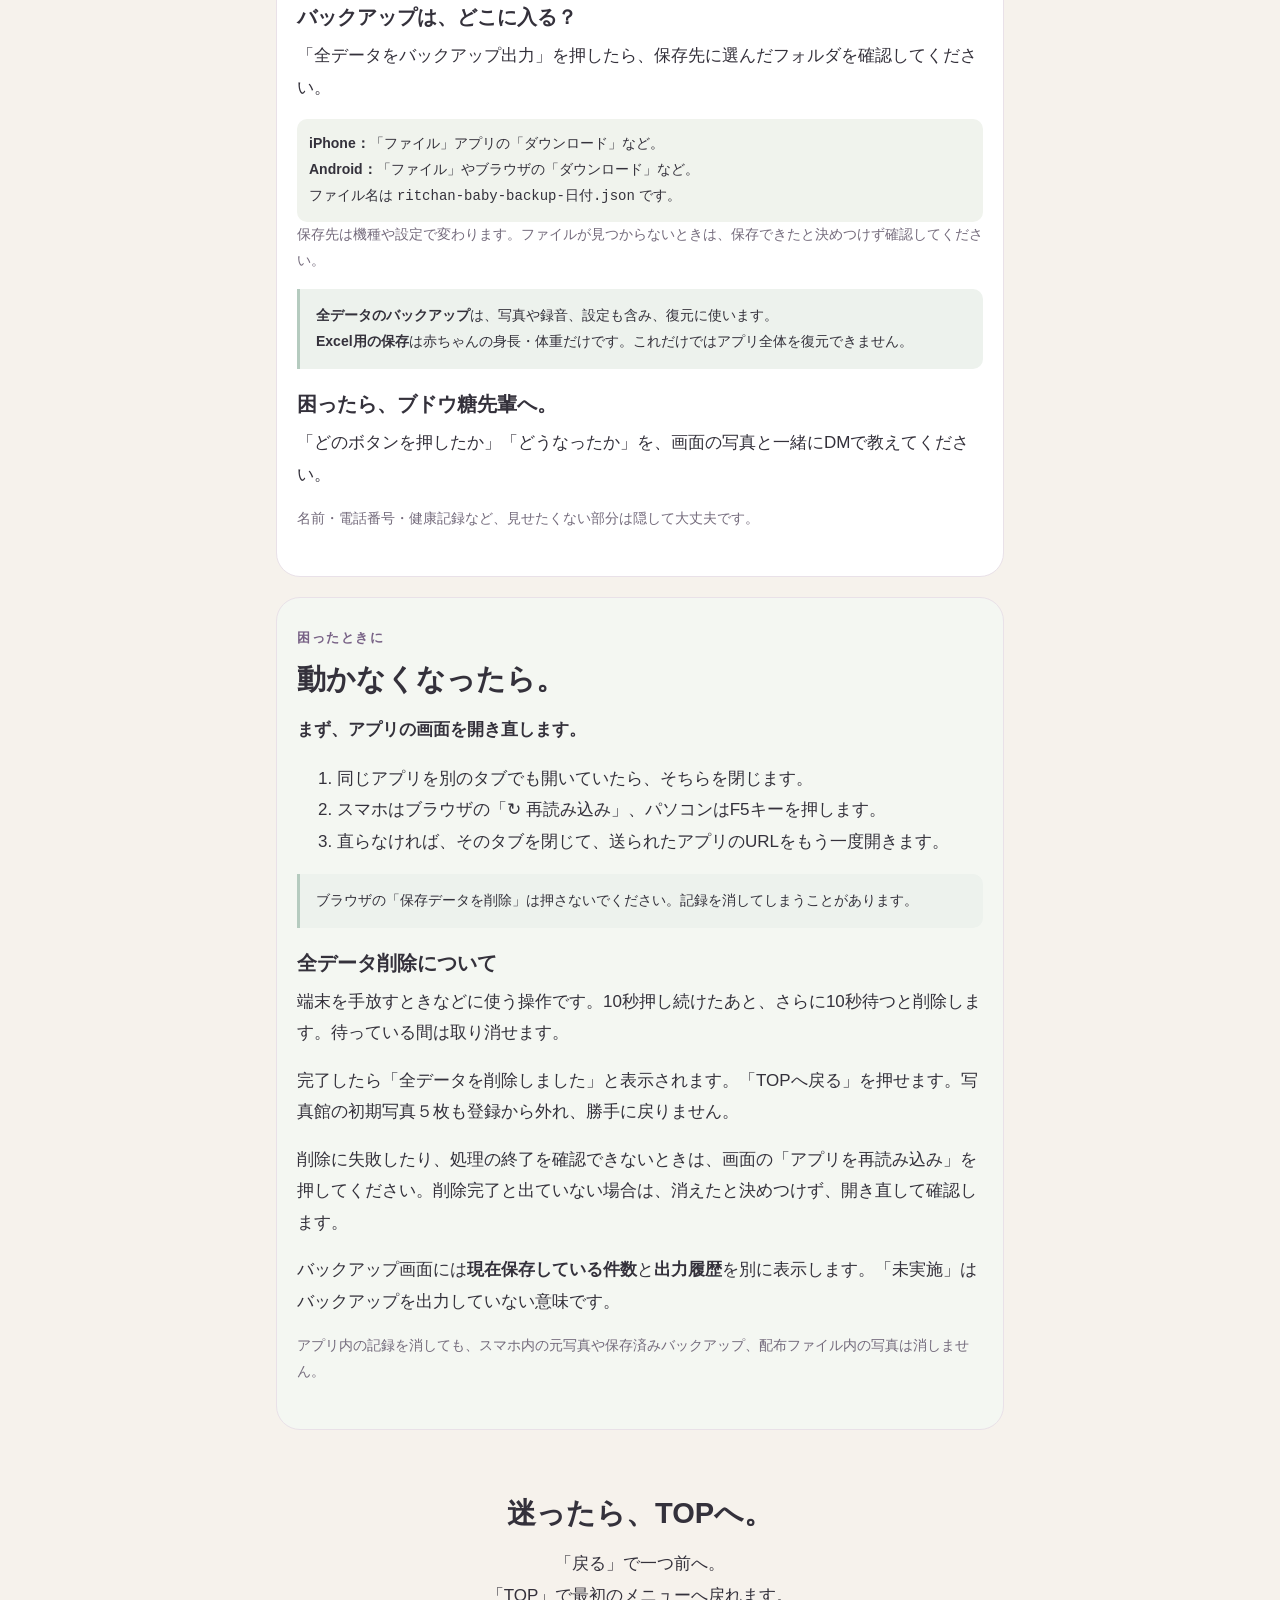
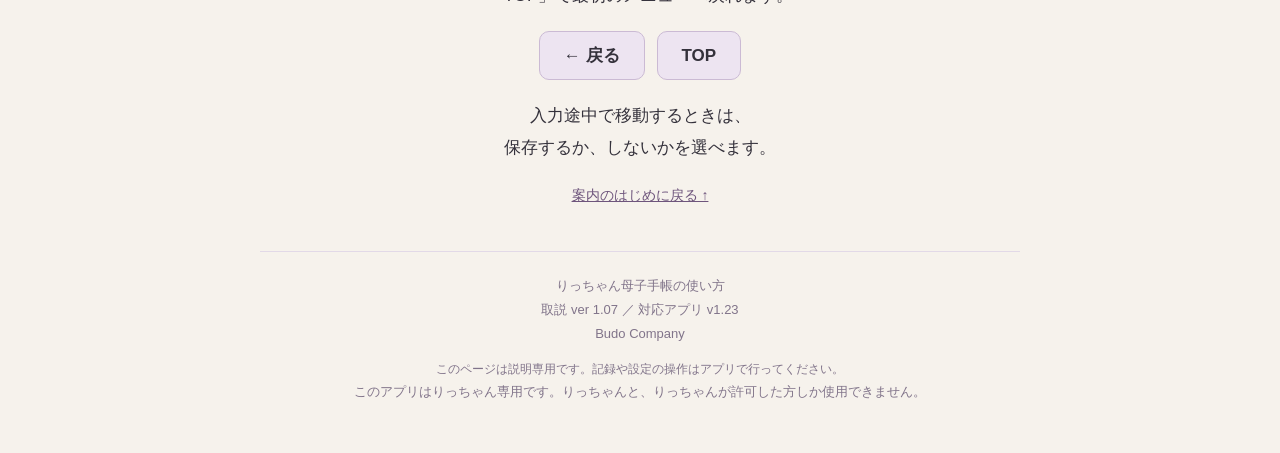
==== commit 6c2a1a1a: "Add files via upload" ====
--- a/ritchan-baby-guide.html
+++ b/ritchan-baby-guide.html
@@ -4,7 +4,7 @@
 <meta charset="utf-8">
 <meta name="viewport" content="width=device-width, initial-scale=1">
 <meta name="theme-color" content="#eee7f0">
-<title>りっちゃん母子手帳の使い方｜取説 ver 1.06</title>
+<title>りっちゃん母子手帳の使い方｜取説 ver 1.07</title>
 <style>*{box-sizing:border-box}html{scroll-behavior:smooth;scroll-padding-top:68px}body{margin:0;background:#f6f2ec;color:#34313b;font-family:-apple-system,BlinkMacSystemFont,"Noto Sans JP","Yu Gothic",sans-serif;font-size:17px;line-height:1.85;overflow-wrap:anywhere}header,main,footer{max-width:760px;margin:auto}header{text-align:center;padding:38px 22px 30px;background:#eee7f0;border-radius:0 0 36px 36px}h1{font-size:clamp(25px,5.8vw,36px);line-height:1.6;letter-spacing:.015em;margin:20px 0 10px}h2{font-size:clamp(24px,5vw,29px);line-height:1.6;margin:0 0 12px}h3{font-size:20px;line-height:1.5;margin:0 0 8px}p{margin:0 0 16px}.brand{font-weight:700;font-size:18px;display:flex;align-items:center;justify-content:center;gap:12px}.grape{color:#746082;font-size:17px;line-height:.7;letter-spacing:-4px;margin-right:4px}.intro-label,.eyebrow{font-size:13px;font-weight:700;letter-spacing:.12em;color:#786286}.intro-label{margin-top:22px}.intro{color:#64596c}.ill{width:155px;height:140px;display:block;flex-shrink:0}header .ill{margin:auto;width:190px;height:171px}.flow{display:flex;gap:8px;align-items:center;justify-content:center;margin:12px 0 22px;font-size:14px}.flow span{white-space:nowrap;background:#fff;border-radius:9px;padding:9px 12px}.flow b{font-weight:400;color:#8a7495}.swipe{font-size:13px;color:#786286;margin:0}nav{position:sticky;top:0;z-index:2;display:flex;justify-content:center;gap:3px;background:#faf7f1f5;border-bottom:1px solid #e3dce6;padding:10px 6px;backdrop-filter:blur(8px)}nav a{white-space:nowrap;flex-shrink:0;padding:5px 7px;font-size:13px;text-decoration:none;color:#64506f;border-radius:12px}nav a:hover{background:#e7ddec}main{padding:12px 16px 0}.chapter{position:relative;display:flex;gap:14px;padding:28px 20px;margin:20px 0;background:#fff;border:1px solid #e9e1e8;border-radius:24px;scroll-margin-top:12px}.chapter:nth-child(even){background:#f4f7f2}.visual{position:relative;align-self:flex-start}.step{position:absolute;bottom:0;left:15px;font-size:12px;color:#a295a8;display:none}.copy{min-width:0;flex:1}.eyebrow{margin:0 0 6px}.lead{font-weight:650}.tip{font-size:14px;line-height:1.85;padding:14px 16px;border-left:3px solid #b5cbbf;background:#edf2ed;border-radius:0 10px 10px 0}.route{display:flex;flex-wrap:wrap;gap:6px;align-items:center;font-size:13px;margin:18px 0}.route span{background:#eee7f2;border-radius:7px;padding:7px 10px}.route i{font-style:normal;color:#9a86a3}.menu-sample{display:grid;grid-template-columns:1fr 1fr;gap:8px;font-size:13px;margin:18px 0}.menu-sample span{padding:10px 8px;border:1px solid #ddd2e4;border-radius:10px;text-align:center;background:#faf7fb}.swatches{display:flex;gap:9px;margin:22px 0}.swatches span{width:39px;height:39px;border-radius:9px;border:2px solid #fff;box-shadow:0 0 0 1px #ddd}.sleep-demo{display:flex;align-items:center;justify-content:center;gap:20px;font-size:13px;margin:20px 0;text-align:center}.sleep-demo b{font-size:28px;color:#6b5577}.sleep-demo i{font-style:normal;color:#a28aad}.example{font-size:14px;color:#746b7c}.export{padding:18px;background:#f2eaf5;border-radius:13px;margin-top:22px;font-size:15px}.export p{margin:8px 0}.export small{font-size:12px}.chart-preview{padding:17px;background:#fffaf0;border:1px solid #e0d6c4;border-radius:13px;margin:18px 0;font-size:13px}.chart-preview div{font-size:19px;font-weight:700;margin-bottom:12px}.chart-preview small{display:block;font-size:12px;color:#8c7696}.chart-preview p{border-top:1px solid #e8dece;margin:0;padding:8px 0}.mini{padding:15px 0;border-bottom:1px solid #ded9e1}.mini p{margin:6px 0 0;font-size:15px}.extras{padding:28px 20px;background:#efe8f2;border-radius:24px;margin:20px 0}.extra-grid{display:grid;grid-template-columns:minmax(0,1fr) minmax(0,1fr);gap:14px;margin:20px 0}.extra-grid article{min-width:0;background:#fff;padding:16px;border-radius:15px}.extra-grid .ill{margin:auto;max-width:100%;width:110px;height:100px}.extra-grid p{font-size:14px;margin:0}.finish{text-align:center;padding:40px 12px}.nav-demo{display:flex;justify-content:center;gap:12px;margin:20px}.nav-demo span{border:1px solid #cbbad4;background:#ede4f1;border-radius:10px;padding:8px 24px;font-weight:700}.finish a{font-size:14px;color:#6e557c}footer{text-align:center;padding:22px 24px 34px;color:#81748a;font-size:13px;border-top:1px solid #e2d9e7}footer small{display:block;font-size:12px;margin-top:12px}@media(max-width:560px){.chapter{display:block;padding:22px 20px}.visual{float:right;margin:-8px -10px 0 2px}.visual .ill{width:110px;height:99px}.copy>.eyebrow,.copy>h2{max-width:none}.copy>h2{clear:both;padding-top:10px}.copy>.lead{clear:both;padding-top:10px}.chapter::after{content:"";display:block;clear:both}.extra-grid{gap:10px}.extra-grid article{padding:13px}.extra-grid h3{font-size:17px}.extra-grid p{font-size:13px}}@media(prefers-reduced-motion:reduce){html{scroll-behavior:auto}}@media print{nav{position:static}.chapter,.extras{break-inside:avoid}body{font-size:12pt}.finish a{display:none}}.guide-girl{display:block;width:170px;height:170px;max-width:58vw;object-fit:contain;margin:24px auto;border-radius:18px}.guide-version{display:inline-block;font-size:13px;letter-spacing:.06em;border:1px solid #d5c4df;border-radius:18px;padding:3px 14px;color:#755b84;background:#f8f4fa;margin-bottom:12px}.phone-steps{margin:16px 0;padding:17px;background:#f3eef6;border-radius:14px}.phone-steps h3{font-size:19px}.phone-steps ol{padding-left:1.3em;font-size:15px}.phone-steps li{margin:8px 0}.share-symbol{display:inline-flex;align-items:center;justify-content:center;font-size:24px;border:1px solid #c5b7cf;width:32px;height:32px;border-radius:7px;background:#fff;color:#695275;vertical-align:middle}.support-steps{font-size:15px;padding-left:1.3em}.support-steps li{margin-bottom:12px}.file-example{font-size:14px;padding:12px;background:#f0f3ed;border-radius:10px}.ref-links{font-size:12px;margin-top:16px}.ref-links a{color:#776384}.chapter a{color:#6d4e81}.chapter h3{margin-top:20px}.opening-notes{max-width:1000px;margin:20px auto;padding:0 16px}.opening-notes>h2{font-size:1.15rem}.opening-notes article{margin:16px 0;padding:20px;text-align:left}.opening-notes li{margin:12px 0;line-height:1.8}.opening-notes article h2{font-size:1.25rem}.opening-notes p{line-height:1.8;overflow-wrap:anywhere}</style>
 </head>
 <body>
@@ -13,7 +13,7 @@
 <span class="grape">●<br>●●<br>●</span>りっちゃん母子手帳</div>
 <p class="intro-label">ママのための、かんたん案内</p>
 <h1>りっちゃん母子手帳の使い方</h1>
-<p class="guide-version">取説 ver 1.06</p>
+<p class="guide-version">取説 ver 1.07</p>
 <p class="intro">全部を埋めなくても大丈夫。<br>残しておきたいことから、少しずつ。</p>
 <img class="guide-girl" src="[data-uri]" alt="ピンクの服を着た女の子のイラスト" width="170" height="170">
 <div class="flow">
@@ -25,10 +25,48 @@
 </div>
 <p class="swipe">下へスクロールして読めます ↓</p>
 </header>
-<section id="open-browser" class="opening-notes" aria-labelledby="open-browser-title"><h2 id="open-browser-title">はじめに：お使いのスマホを選んで読んでください</h2>
-<article class="tip" id="iphone-start"><h2>iPhoneの方へ（りっちゃんはこちら）</h2><ol><li>DMに届いた<strong>「りっちゃん母子手帳」のURL</strong>を押します。</li><li>Xの中で開いたら、<strong>「…」（点が３つのメニュー）</strong>を探します。右下など、画面によって位置が違います。</li><li><strong>「Safariで開く」または「デフォルトのブラウザで開く」</strong>などを押します。表示名は機種・アプリの状態で違います。</li><li><strong>SafariでアプリのTOP</strong>を開きます。別のブラウザが開いたら、記録を始める前に、DMのURLをコピーしてSafariのアドレス欄に貼り付けます。</li><li>Safariの<strong>「共有」→「ホーム画面に追加」→「追加」</strong>で、アイコンを作れます。「共有」は、四角から上向き矢印のマーク、または「…」などのメニュー内にあります。</li></ol><p>「Webアプリとして開く」が表示されたら、Safariで使うショートカットにする場合はオフにします。見つからない項目があれば、まずSafariから使い始めて大丈夫です。</p><p><strong>次回からも同じアイコンかSafariで開いてください。</strong>すでに記録がある場合は、開き方を変える前にバックアップしてください。</p></article>
-<article class="tip" id="android-start"><h2>Androidの方へ</h2><ol><li>DMに届いた<strong>「りっちゃん母子手帳」のURL</strong>を押します。</li><li>Xの中で開いたら、右下の<strong>「…」（点が３つのメニュー）</strong>を押します。位置は画面によって違います。</li><li><strong>「デフォルトのブラウザで開く」</strong>を押します。「ブラウザで開く」など、別の名前の場合もあります。</li><li><strong>ChromeでアプリのTOP</strong>を開きます。標準のブラウザがChromeとは限りません。別のブラウザが開いたら、記録を始める前に、DMのURLをコピーしてChromeのアドレス欄に貼り付けます。</li><li>Chromeの右上の<strong>「⋮」→「ホーム画面に追加」</strong>から、<strong>「ショートカットを作成」→「追加」</strong>でアイコンを作れます。「インストールしてショートカットを作成」と表示される場合もあります。</li></ol><p><strong>次回からも同じアイコンかChromeで開いてください。</strong>すでに記録がある場合は、開き方を変える前にバックアップしてください。</p></article>
-<p class="example">この取説も、Xの中では読みにくい場合、同じ操作でブラウザへ切り替えられます。ホーム画面に追加するのは、取説ではなく<strong>アプリのTOP</strong>です。</p></section>
+<section id="open-browser" class="opening-notes" aria-labelledby="open-browser-title">
+<h2 id="open-browser-title">母子手帳の開き方</h2>
+<p><strong>アイコンを作らなくても使えます。</strong> 自分のスマホの説明を読んでください。</p>
+<article class="tip" id="iphone-start">
+<h2>iPhoneの場合</h2>
+<h3>１．DMのURLから開く</h3>
+<ol>
+<li>DMに届いた「母子手帳」のURLをタップします。</li>
+<li>Xの中で開いた場合は、「…」などのメニューから「Safariで開く」「ブラウザで開く」などを選びます。表示名や位置は画面によって違います。</li>
+<li>見つからなければ、DMのURLを長押ししてコピーし、Safariを開いて、上または下のアドレス欄に貼り付けて開きます。</li>
+</ol>
+<p><strong>次回もDMの同じURLから開けます。</strong></p>
+<h3>２．アイコンを作ると、もっと便利に〈任意〉</h3>
+<ol>
+<li>Safariで母子手帳のTOPを表示します。</li>
+<li>「共有」（四角から上向き矢印のマーク）を押します。見当たらなければ、ページのメニューや「…」の中を探します。</li>
+<li>出てきた一覧を下へ動かし、「ホーム画面に追加」を押します。</li>
+<li>「Webアプリとして開く」が表示された場合、Safariで開くショートカットにするにはオフにします。</li>
+<li>「追加」を押します。</li>
+</ol>
+<p>次回から、ホーム画面のアイコンを押すと開けます。</p>
+</article>
+<article class="tip" id="android-start">
+<h2>Androidの場合</h2>
+<h3>１．DMのURLから開く</h3>
+<ol>
+<li>DMに届いた「母子手帳」のURLをタップします。</li>
+<li>Xの中で開いた場合は、右下の「…」などのメニューを押し、「デフォルトのブラウザで開く」などを選びます。表示名や位置は画面によって違います。</li>
+<li>見つからなければ、DMのURLを長押ししてコピーし、Chromeを開いて、上のアドレス欄に貼り付けて開きます。</li>
+</ol>
+<p><strong>次回もDMの同じURLから開けます。</strong></p>
+<h3>２．アイコンを作ると、もっと便利に〈任意〉</h3>
+<ol>
+<li>Chromeで母子手帳のTOPを表示します。別のブラウザで開いていたら、URLをコピーしてChromeで開きます。</li>
+<li>右上の「⋮」を押します。</li>
+<li>「ホーム画面に追加」を押します。「インストールしてショートカットを作成」と表示される場合もあります。</li>
+<li>「ショートカットを作成」など、画面の案内に従い、「追加」を押します。</li>
+</ol>
+<p>次回から、ホーム画面のアイコンを押すと開けます。</p>
+</article>
+<div class="tip"><h3>大切な注意</h3><p>記録を始めたら、<strong>毎回同じアイコンか、同じブラウザで開いてください。</strong> 別のブラウザでは、保存した記録が見えない場合があります。すでに記録がある方は、アイコン作成やブラウザ変更の前にバックアップしてください。</p></div>
+</section>
 <nav aria-label="案内の目次">
 <a href="#home-icon">アイコン</a>
 <a href="#daily">記録</a>
@@ -338,9 +376,9 @@
 <a href="#top">案内のはじめに戻る ↑</a>
 </section>
 </main>
-<footer>りっちゃん母子手帳の使い方<br>取説 ver 1.06 ／ 対応アプリ v1.23<br>Budo Company<br>
+<footer>りっちゃん母子手帳の使い方<br>取説 ver 1.07 ／ 対応アプリ v1.23<br>Budo Company<br>
 <small>このページは説明専用です。記録や設定の操作はアプリで行ってください。</small>
-</footer>
+<p class="usage-notice">このアプリはりっちゃん専用です。りっちゃんと、りっちゃんが許可した方しか使用できません。</p></footer>
 <!-- 表紙イラスト：ユーザー提供「女の子の絵.jpg」。画像の内容は変更せず、CSSで縮小表示。 -->
 </body>
 </html>
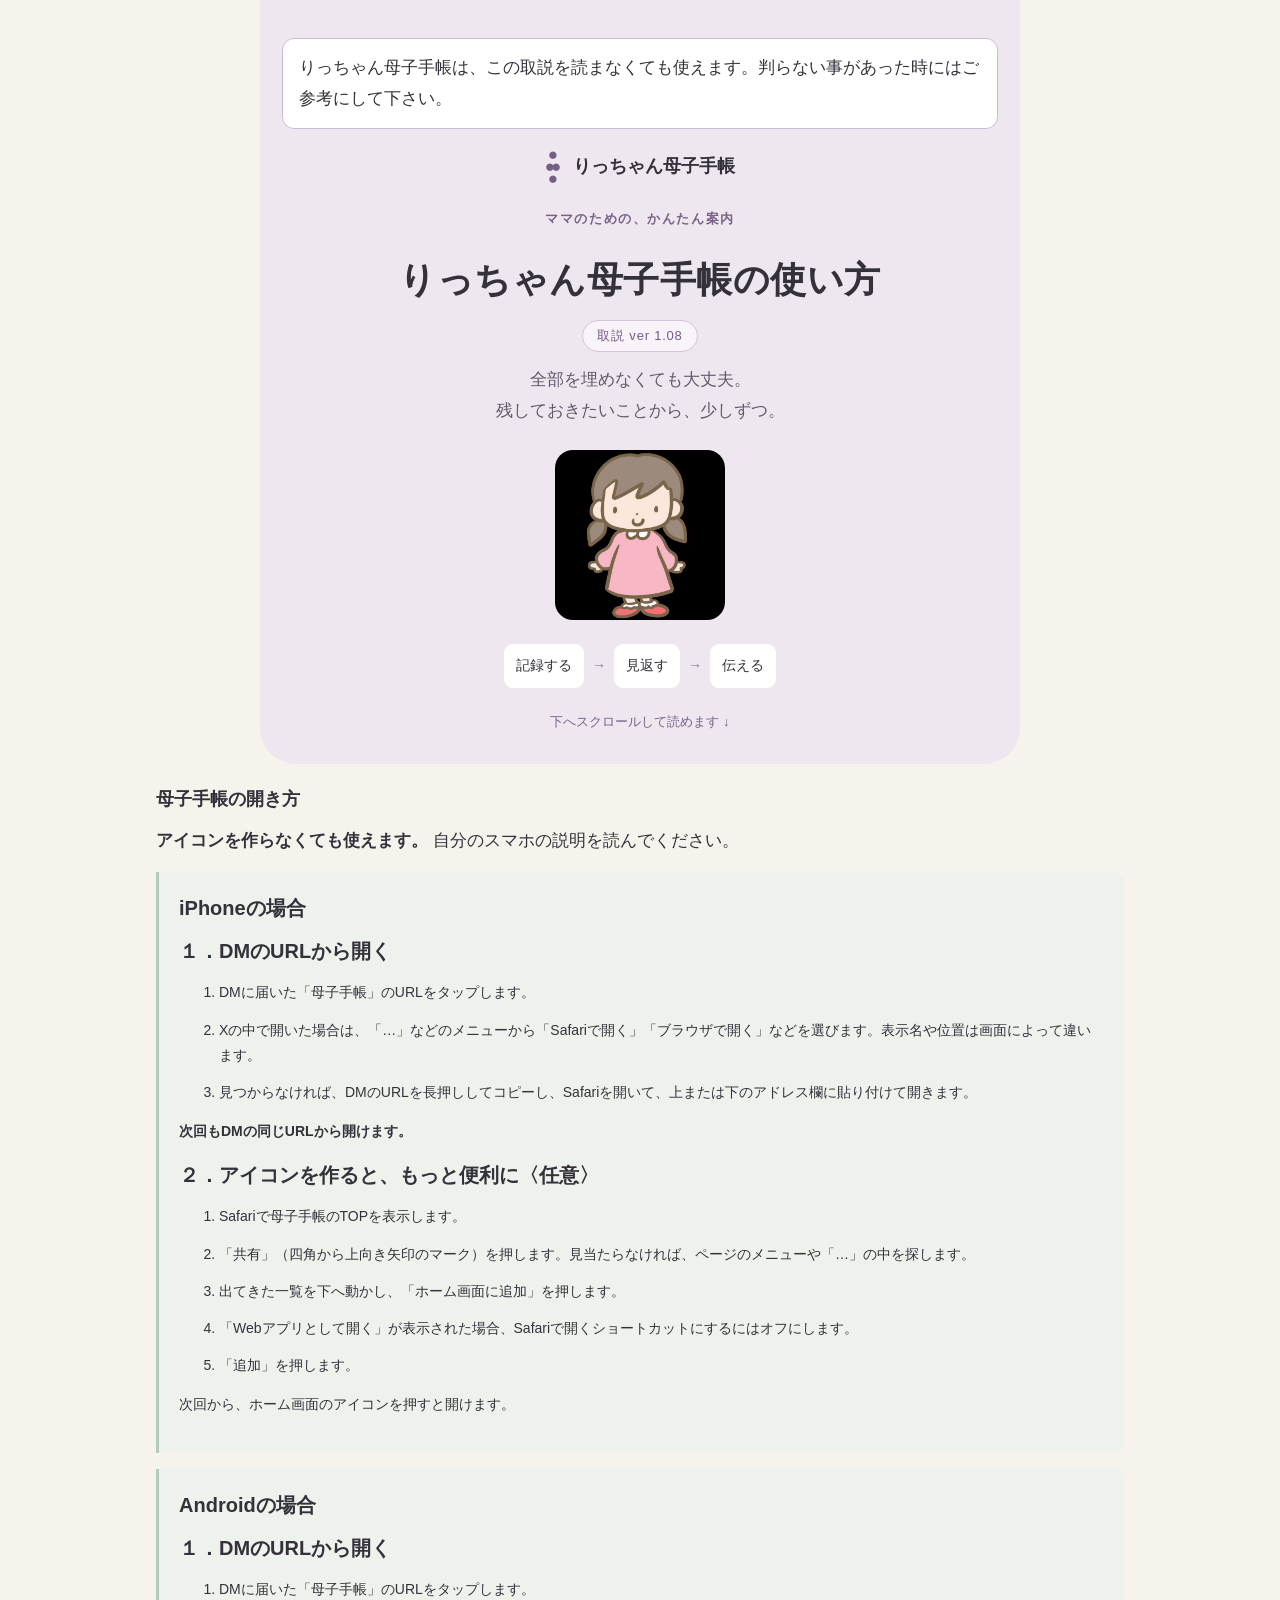
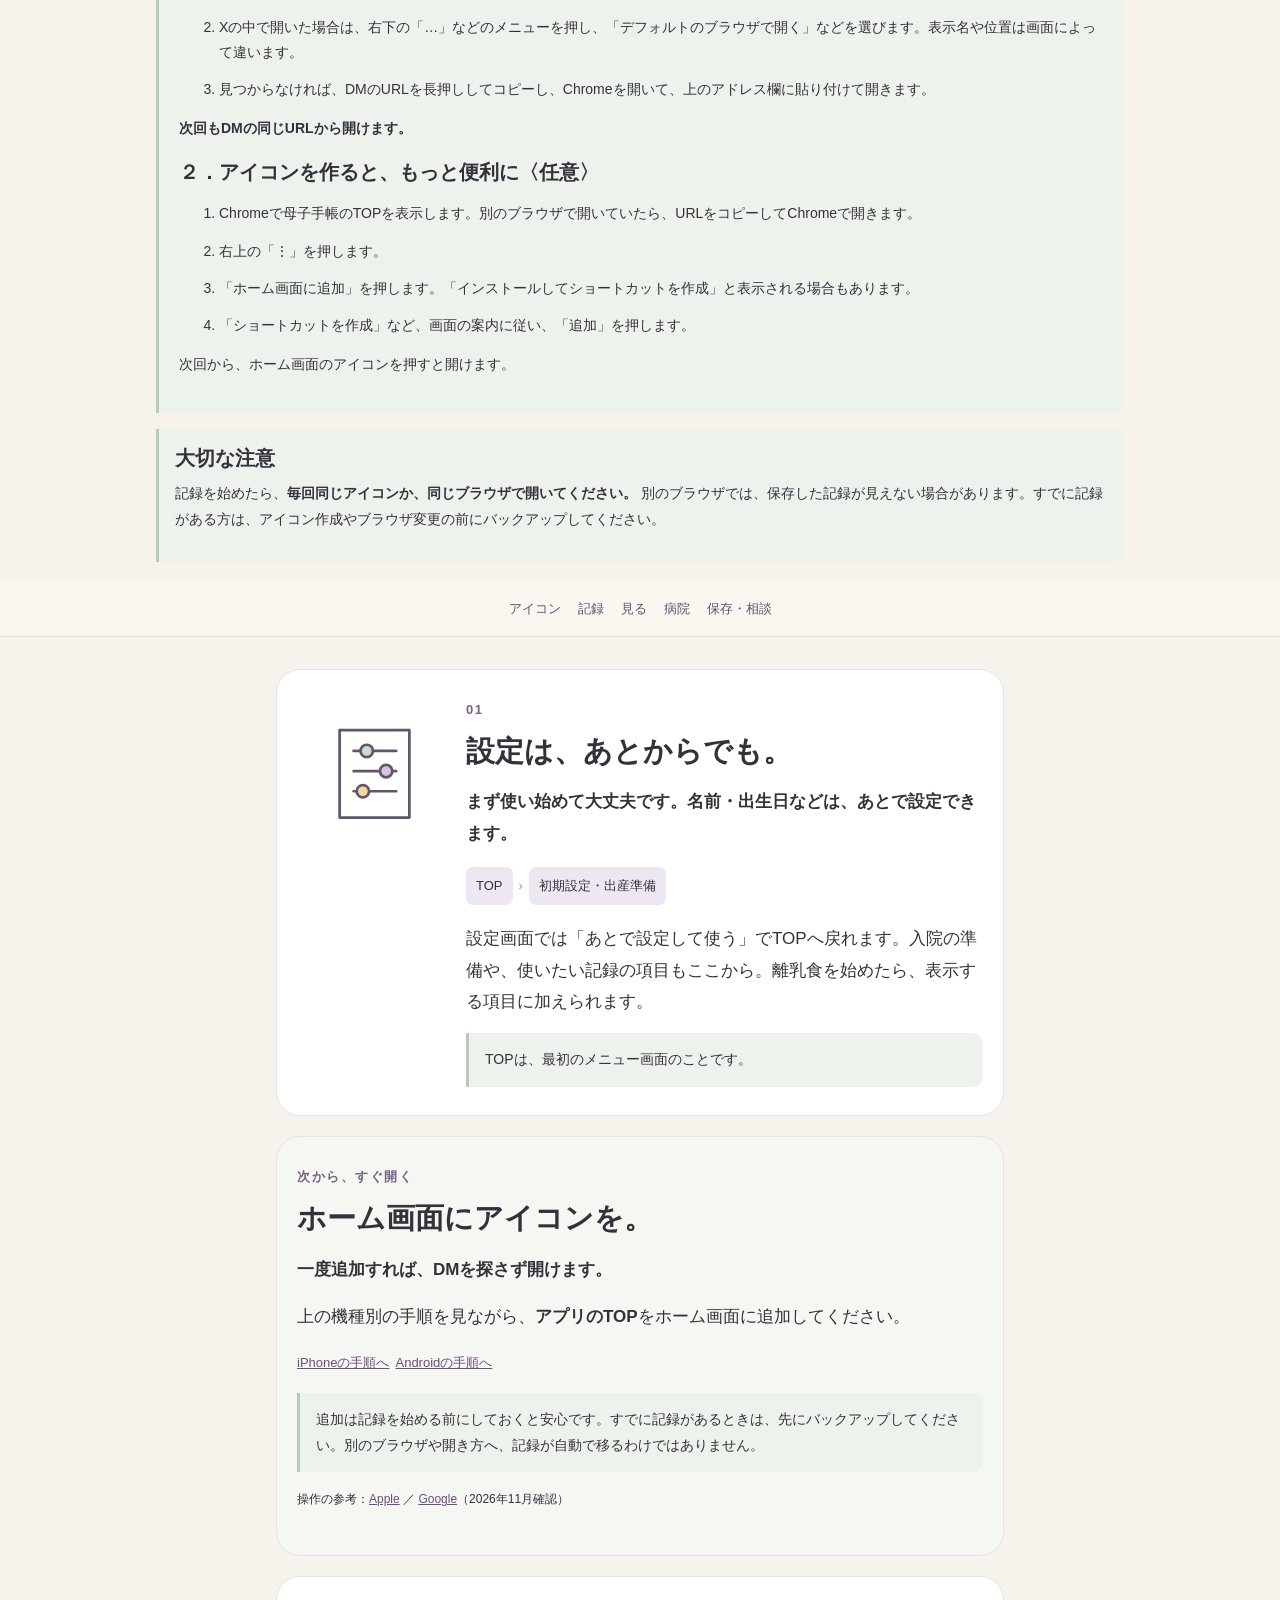
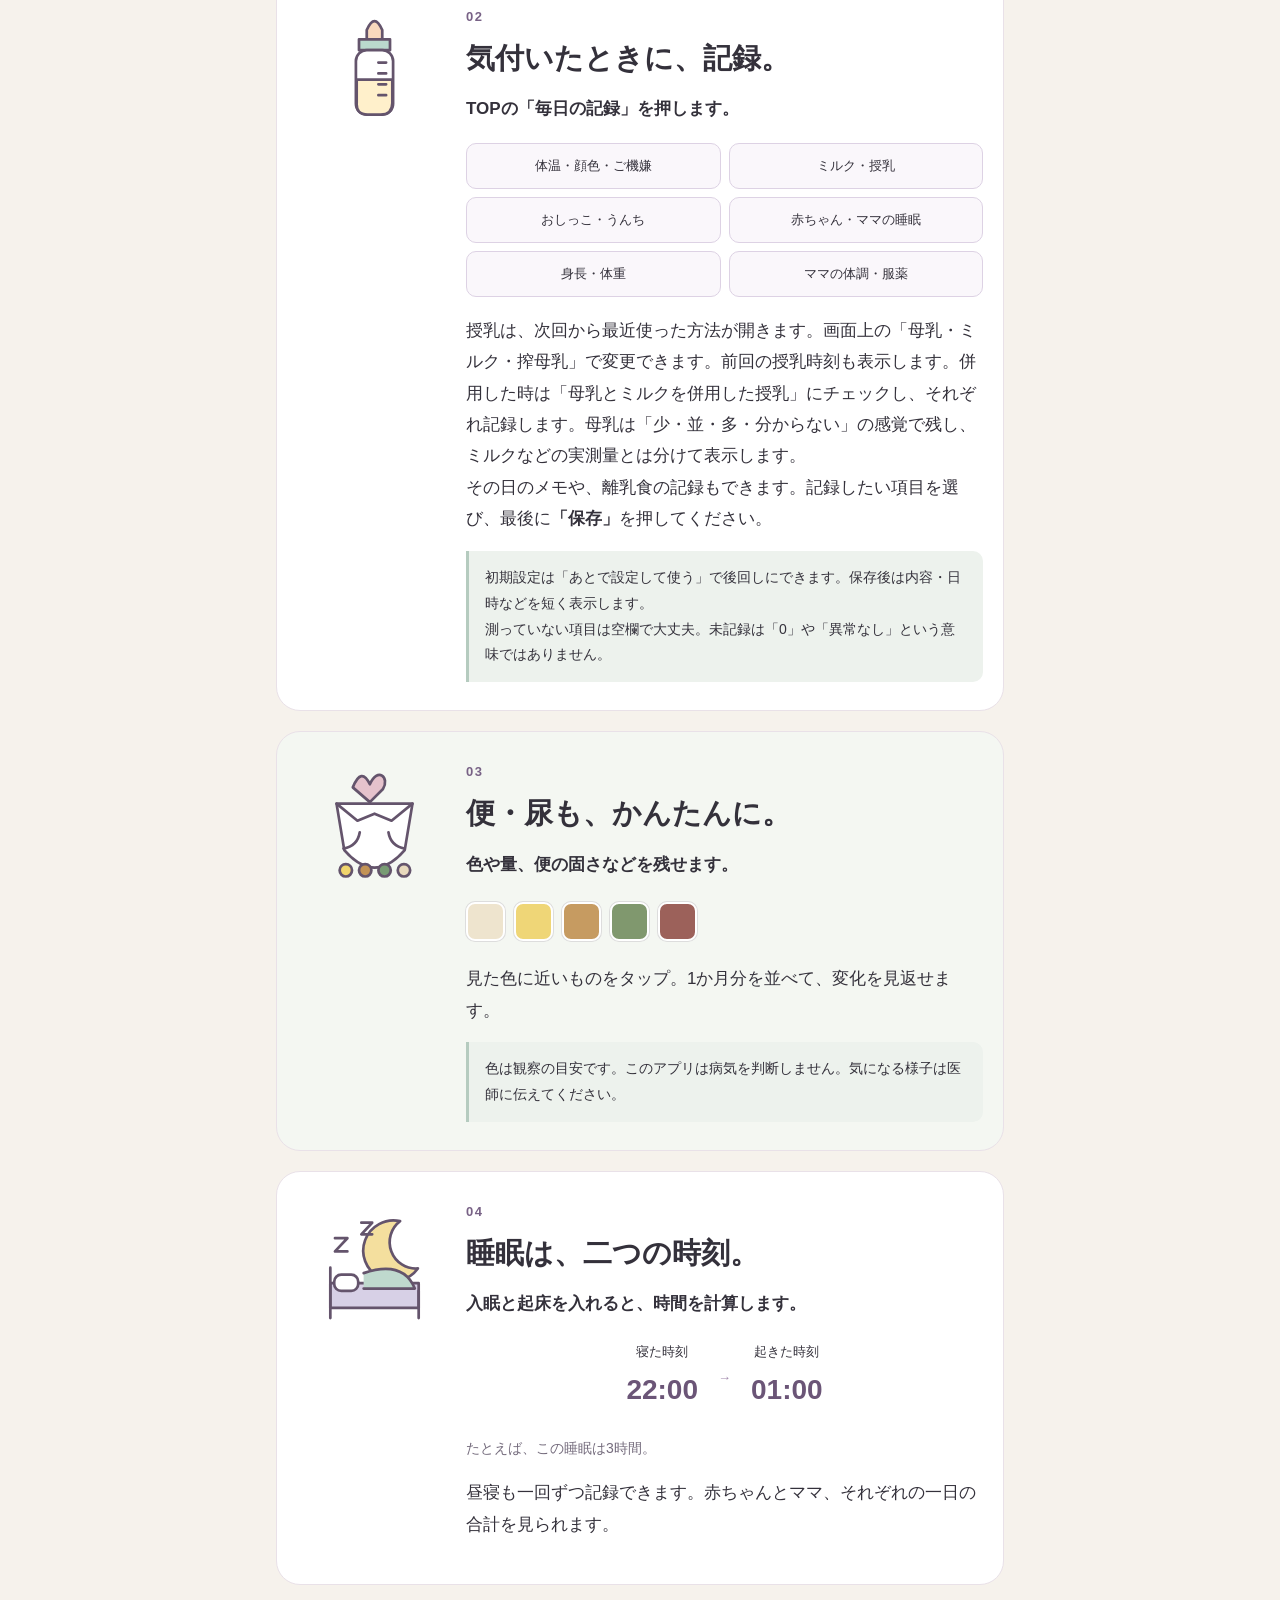
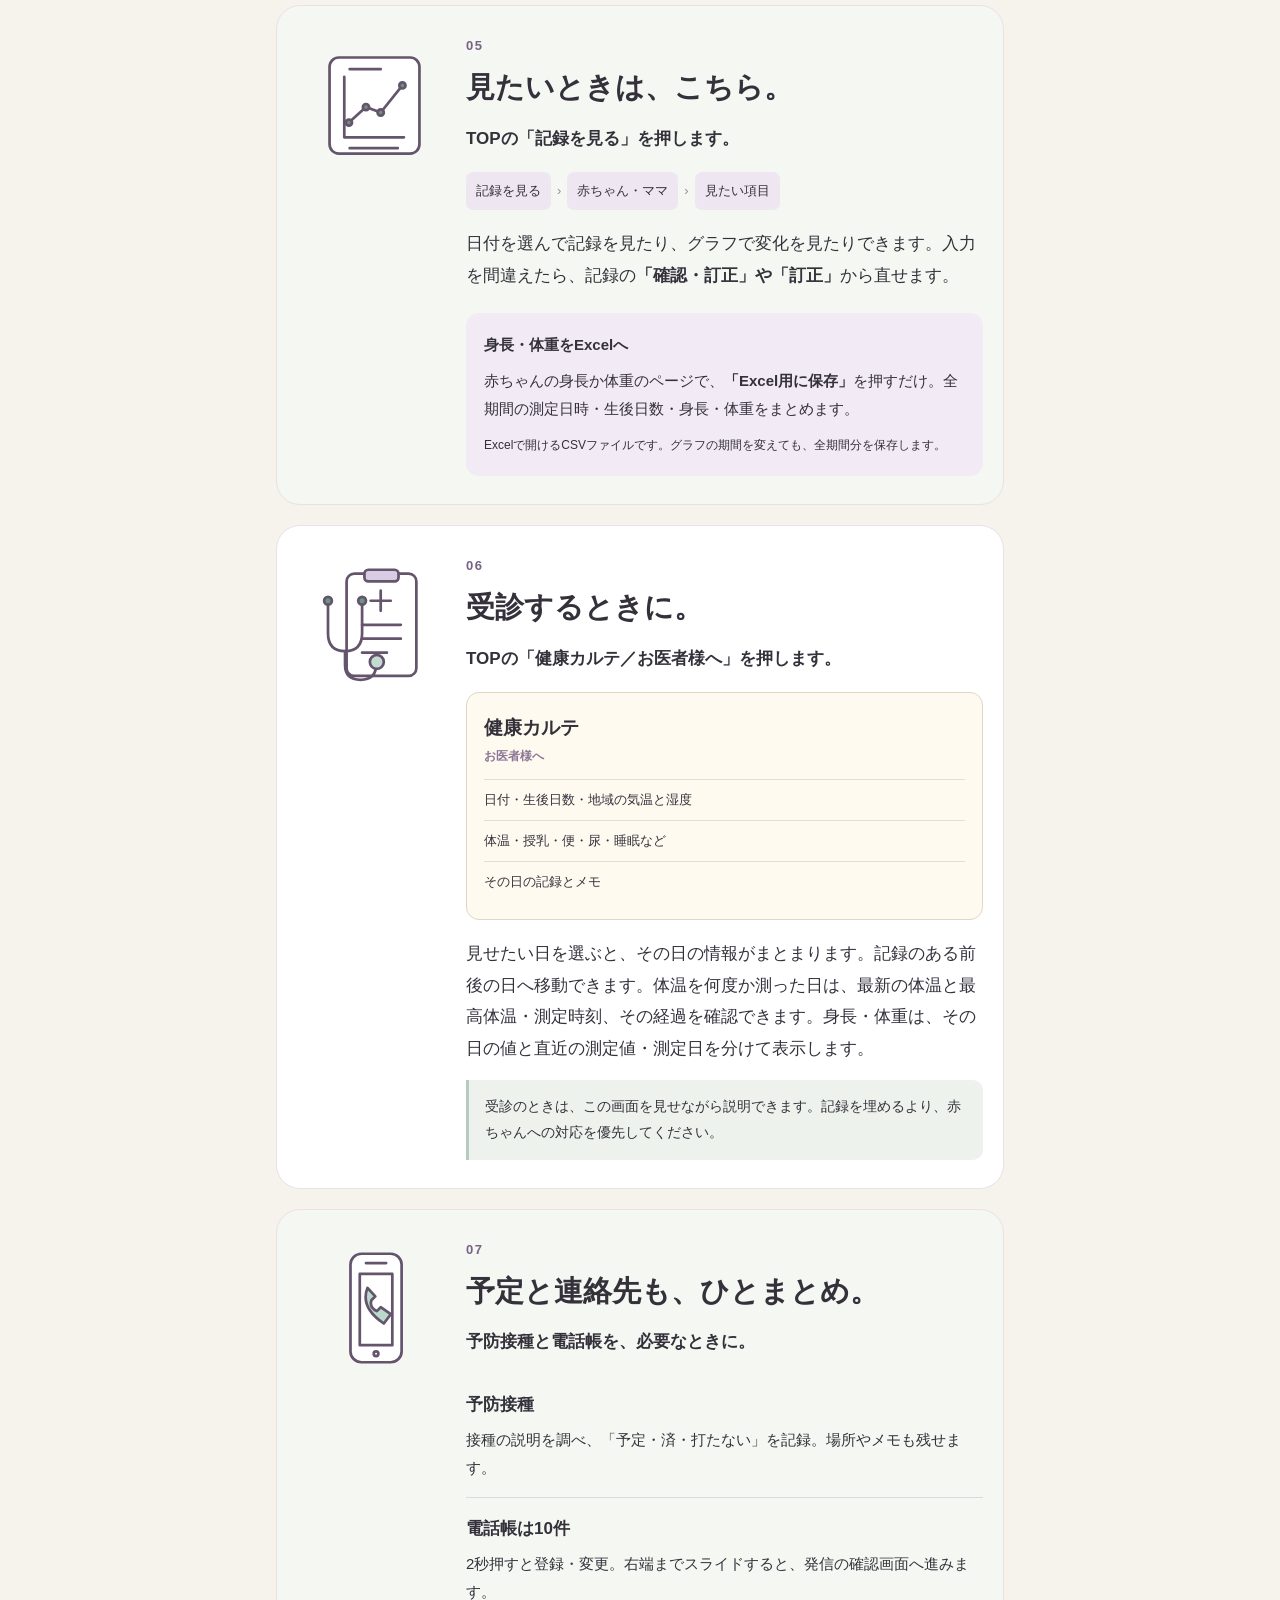
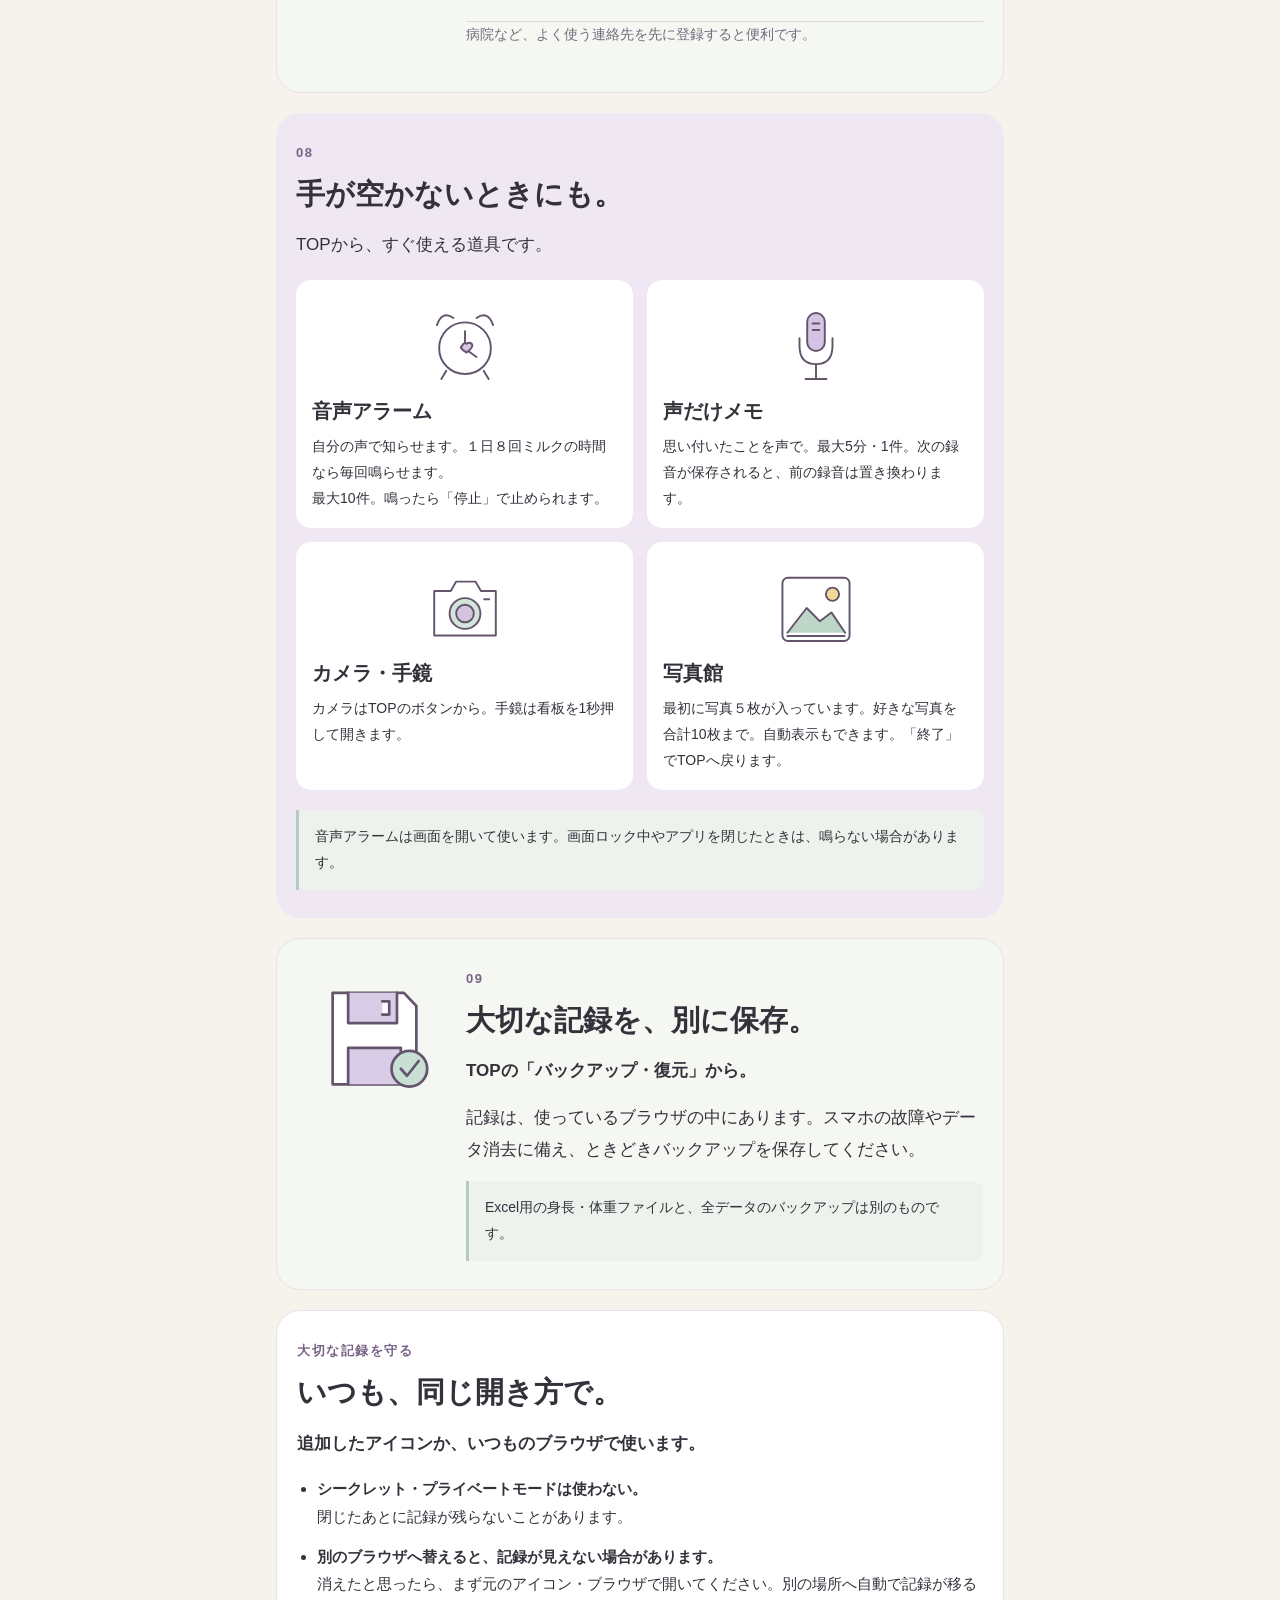
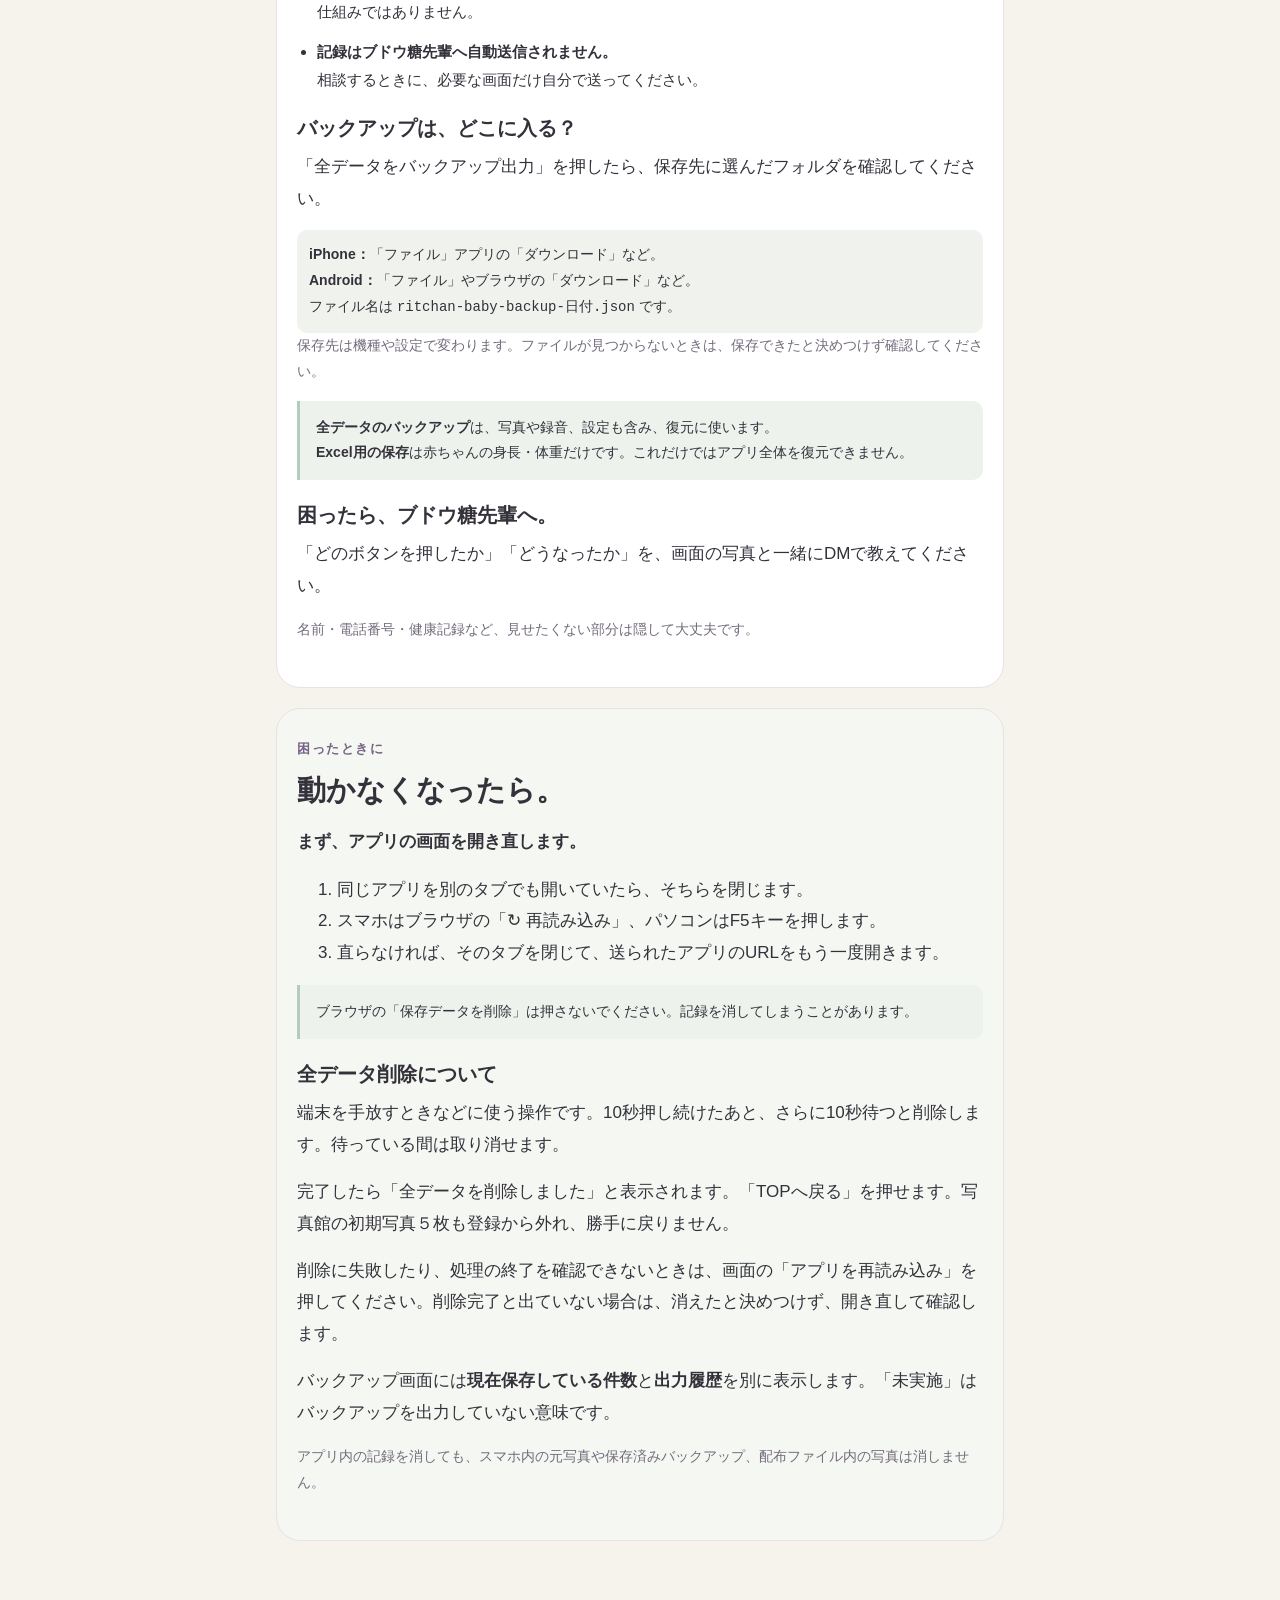
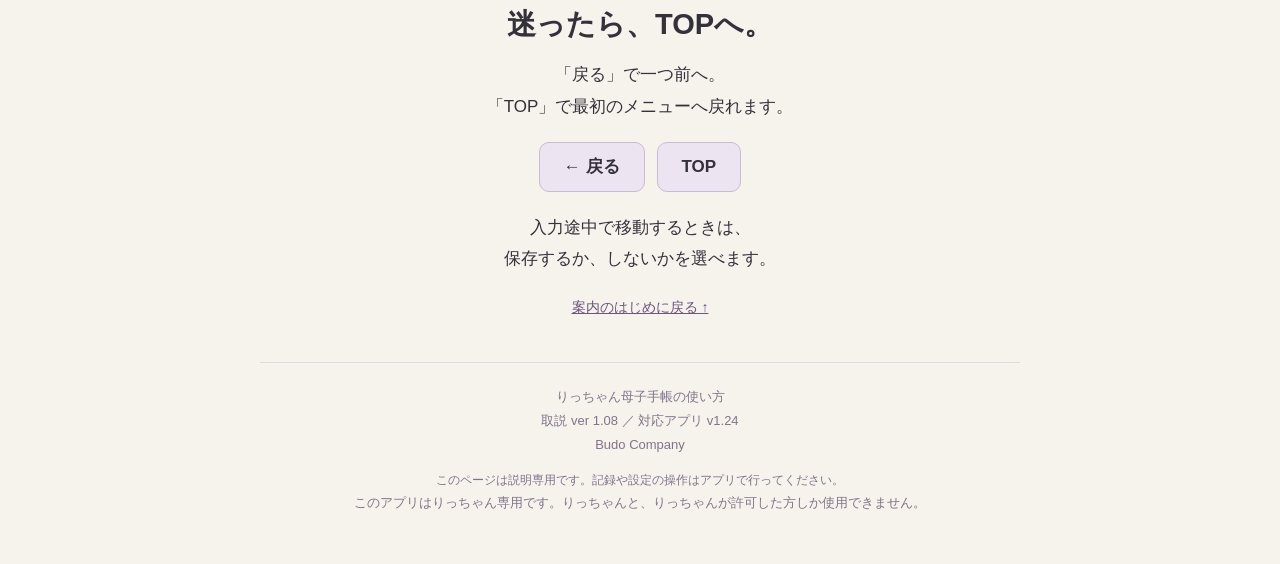
==== commit 4644f1ff: "Add files via upload" ====
--- a/ritchan-baby-guide.html
+++ b/ritchan-baby-guide.html
@@ -4,16 +4,17 @@
 <meta charset="utf-8">
 <meta name="viewport" content="width=device-width, initial-scale=1">
 <meta name="theme-color" content="#eee7f0">
-<title>りっちゃん母子手帳の使い方｜取説 ver 1.07</title>
-<style>*{box-sizing:border-box}html{scroll-behavior:smooth;scroll-padding-top:68px}body{margin:0;background:#f6f2ec;color:#34313b;font-family:-apple-system,BlinkMacSystemFont,"Noto Sans JP","Yu Gothic",sans-serif;font-size:17px;line-height:1.85;overflow-wrap:anywhere}header,main,footer{max-width:760px;margin:auto}header{text-align:center;padding:38px 22px 30px;background:#eee7f0;border-radius:0 0 36px 36px}h1{font-size:clamp(25px,5.8vw,36px);line-height:1.6;letter-spacing:.015em;margin:20px 0 10px}h2{font-size:clamp(24px,5vw,29px);line-height:1.6;margin:0 0 12px}h3{font-size:20px;line-height:1.5;margin:0 0 8px}p{margin:0 0 16px}.brand{font-weight:700;font-size:18px;display:flex;align-items:center;justify-content:center;gap:12px}.grape{color:#746082;font-size:17px;line-height:.7;letter-spacing:-4px;margin-right:4px}.intro-label,.eyebrow{font-size:13px;font-weight:700;letter-spacing:.12em;color:#786286}.intro-label{margin-top:22px}.intro{color:#64596c}.ill{width:155px;height:140px;display:block;flex-shrink:0}header .ill{margin:auto;width:190px;height:171px}.flow{display:flex;gap:8px;align-items:center;justify-content:center;margin:12px 0 22px;font-size:14px}.flow span{white-space:nowrap;background:#fff;border-radius:9px;padding:9px 12px}.flow b{font-weight:400;color:#8a7495}.swipe{font-size:13px;color:#786286;margin:0}nav{position:sticky;top:0;z-index:2;display:flex;justify-content:center;gap:3px;background:#faf7f1f5;border-bottom:1px solid #e3dce6;padding:10px 6px;backdrop-filter:blur(8px)}nav a{white-space:nowrap;flex-shrink:0;padding:5px 7px;font-size:13px;text-decoration:none;color:#64506f;border-radius:12px}nav a:hover{background:#e7ddec}main{padding:12px 16px 0}.chapter{position:relative;display:flex;gap:14px;padding:28px 20px;margin:20px 0;background:#fff;border:1px solid #e9e1e8;border-radius:24px;scroll-margin-top:12px}.chapter:nth-child(even){background:#f4f7f2}.visual{position:relative;align-self:flex-start}.step{position:absolute;bottom:0;left:15px;font-size:12px;color:#a295a8;display:none}.copy{min-width:0;flex:1}.eyebrow{margin:0 0 6px}.lead{font-weight:650}.tip{font-size:14px;line-height:1.85;padding:14px 16px;border-left:3px solid #b5cbbf;background:#edf2ed;border-radius:0 10px 10px 0}.route{display:flex;flex-wrap:wrap;gap:6px;align-items:center;font-size:13px;margin:18px 0}.route span{background:#eee7f2;border-radius:7px;padding:7px 10px}.route i{font-style:normal;color:#9a86a3}.menu-sample{display:grid;grid-template-columns:1fr 1fr;gap:8px;font-size:13px;margin:18px 0}.menu-sample span{padding:10px 8px;border:1px solid #ddd2e4;border-radius:10px;text-align:center;background:#faf7fb}.swatches{display:flex;gap:9px;margin:22px 0}.swatches span{width:39px;height:39px;border-radius:9px;border:2px solid #fff;box-shadow:0 0 0 1px #ddd}.sleep-demo{display:flex;align-items:center;justify-content:center;gap:20px;font-size:13px;margin:20px 0;text-align:center}.sleep-demo b{font-size:28px;color:#6b5577}.sleep-demo i{font-style:normal;color:#a28aad}.example{font-size:14px;color:#746b7c}.export{padding:18px;background:#f2eaf5;border-radius:13px;margin-top:22px;font-size:15px}.export p{margin:8px 0}.export small{font-size:12px}.chart-preview{padding:17px;background:#fffaf0;border:1px solid #e0d6c4;border-radius:13px;margin:18px 0;font-size:13px}.chart-preview div{font-size:19px;font-weight:700;margin-bottom:12px}.chart-preview small{display:block;font-size:12px;color:#8c7696}.chart-preview p{border-top:1px solid #e8dece;margin:0;padding:8px 0}.mini{padding:15px 0;border-bottom:1px solid #ded9e1}.mini p{margin:6px 0 0;font-size:15px}.extras{padding:28px 20px;background:#efe8f2;border-radius:24px;margin:20px 0}.extra-grid{display:grid;grid-template-columns:minmax(0,1fr) minmax(0,1fr);gap:14px;margin:20px 0}.extra-grid article{min-width:0;background:#fff;padding:16px;border-radius:15px}.extra-grid .ill{margin:auto;max-width:100%;width:110px;height:100px}.extra-grid p{font-size:14px;margin:0}.finish{text-align:center;padding:40px 12px}.nav-demo{display:flex;justify-content:center;gap:12px;margin:20px}.nav-demo span{border:1px solid #cbbad4;background:#ede4f1;border-radius:10px;padding:8px 24px;font-weight:700}.finish a{font-size:14px;color:#6e557c}footer{text-align:center;padding:22px 24px 34px;color:#81748a;font-size:13px;border-top:1px solid #e2d9e7}footer small{display:block;font-size:12px;margin-top:12px}@media(max-width:560px){.chapter{display:block;padding:22px 20px}.visual{float:right;margin:-8px -10px 0 2px}.visual .ill{width:110px;height:99px}.copy>.eyebrow,.copy>h2{max-width:none}.copy>h2{clear:both;padding-top:10px}.copy>.lead{clear:both;padding-top:10px}.chapter::after{content:"";display:block;clear:both}.extra-grid{gap:10px}.extra-grid article{padding:13px}.extra-grid h3{font-size:17px}.extra-grid p{font-size:13px}}@media(prefers-reduced-motion:reduce){html{scroll-behavior:auto}}@media print{nav{position:static}.chapter,.extras{break-inside:avoid}body{font-size:12pt}.finish a{display:none}}.guide-girl{display:block;width:170px;height:170px;max-width:58vw;object-fit:contain;margin:24px auto;border-radius:18px}.guide-version{display:inline-block;font-size:13px;letter-spacing:.06em;border:1px solid #d5c4df;border-radius:18px;padding:3px 14px;color:#755b84;background:#f8f4fa;margin-bottom:12px}.phone-steps{margin:16px 0;padding:17px;background:#f3eef6;border-radius:14px}.phone-steps h3{font-size:19px}.phone-steps ol{padding-left:1.3em;font-size:15px}.phone-steps li{margin:8px 0}.share-symbol{display:inline-flex;align-items:center;justify-content:center;font-size:24px;border:1px solid #c5b7cf;width:32px;height:32px;border-radius:7px;background:#fff;color:#695275;vertical-align:middle}.support-steps{font-size:15px;padding-left:1.3em}.support-steps li{margin-bottom:12px}.file-example{font-size:14px;padding:12px;background:#f0f3ed;border-radius:10px}.ref-links{font-size:12px;margin-top:16px}.ref-links a{color:#776384}.chapter a{color:#6d4e81}.chapter h3{margin-top:20px}.opening-notes{max-width:1000px;margin:20px auto;padding:0 16px}.opening-notes>h2{font-size:1.15rem}.opening-notes article{margin:16px 0;padding:20px;text-align:left}.opening-notes li{margin:12px 0;line-height:1.8}.opening-notes article h2{font-size:1.25rem}.opening-notes p{line-height:1.8;overflow-wrap:anywhere}</style>
+<title>りっちゃん母子手帳の使い方｜取説 ver 1.08</title>
+<style>*{box-sizing:border-box}html{scroll-behavior:smooth;scroll-padding-top:68px}body{margin:0;background:#f6f2ec;color:#34313b;font-family:-apple-system,BlinkMacSystemFont,"Noto Sans JP","Yu Gothic",sans-serif;font-size:17px;line-height:1.85;overflow-wrap:anywhere}header,main,footer{max-width:760px;margin:auto}header{text-align:center;padding:38px 22px 30px;background:#eee7f0;border-radius:0 0 36px 36px}h1{font-size:clamp(25px,5.8vw,36px);line-height:1.6;letter-spacing:.015em;margin:20px 0 10px}h2{font-size:clamp(24px,5vw,29px);line-height:1.6;margin:0 0 12px}h3{font-size:20px;line-height:1.5;margin:0 0 8px}p{margin:0 0 16px}.brand{font-weight:700;font-size:18px;display:flex;align-items:center;justify-content:center;gap:12px}.grape{color:#746082;font-size:17px;line-height:.7;letter-spacing:-4px;margin-right:4px}.intro-label,.eyebrow{font-size:13px;font-weight:700;letter-spacing:.12em;color:#786286}.intro-label{margin-top:22px}.intro{color:#64596c}.ill{width:155px;height:140px;display:block;flex-shrink:0}header .ill{margin:auto;width:190px;height:171px}.flow{display:flex;gap:8px;align-items:center;justify-content:center;margin:12px 0 22px;font-size:14px}.flow span{white-space:nowrap;background:#fff;border-radius:9px;padding:9px 12px}.flow b{font-weight:400;color:#8a7495}.swipe{font-size:13px;color:#786286;margin:0}nav{position:sticky;top:0;z-index:2;display:flex;justify-content:center;gap:3px;background:#faf7f1f5;border-bottom:1px solid #e3dce6;padding:10px 6px;backdrop-filter:blur(8px)}nav a{white-space:nowrap;flex-shrink:0;padding:5px 7px;font-size:13px;text-decoration:none;color:#64506f;border-radius:12px}nav a:hover{background:#e7ddec}main{padding:12px 16px 0}.chapter{position:relative;display:flex;gap:14px;padding:28px 20px;margin:20px 0;background:#fff;border:1px solid #e9e1e8;border-radius:24px;scroll-margin-top:12px}.chapter:nth-child(even){background:#f4f7f2}.visual{position:relative;align-self:flex-start}.step{position:absolute;bottom:0;left:15px;font-size:12px;color:#a295a8;display:none}.copy{min-width:0;flex:1}.eyebrow{margin:0 0 6px}.lead{font-weight:650}.tip{font-size:14px;line-height:1.85;padding:14px 16px;border-left:3px solid #b5cbbf;background:#edf2ed;border-radius:0 10px 10px 0}.route{display:flex;flex-wrap:wrap;gap:6px;align-items:center;font-size:13px;margin:18px 0}.route span{background:#eee7f2;border-radius:7px;padding:7px 10px}.route i{font-style:normal;color:#9a86a3}.menu-sample{display:grid;grid-template-columns:1fr 1fr;gap:8px;font-size:13px;margin:18px 0}.menu-sample span{padding:10px 8px;border:1px solid #ddd2e4;border-radius:10px;text-align:center;background:#faf7fb}.swatches{display:flex;gap:9px;margin:22px 0}.swatches span{width:39px;height:39px;border-radius:9px;border:2px solid #fff;box-shadow:0 0 0 1px #ddd}.sleep-demo{display:flex;align-items:center;justify-content:center;gap:20px;font-size:13px;margin:20px 0;text-align:center}.sleep-demo b{font-size:28px;color:#6b5577}.sleep-demo i{font-style:normal;color:#a28aad}.example{font-size:14px;color:#746b7c}.export{padding:18px;background:#f2eaf5;border-radius:13px;margin-top:22px;font-size:15px}.export p{margin:8px 0}.export small{font-size:12px}.chart-preview{padding:17px;background:#fffaf0;border:1px solid #e0d6c4;border-radius:13px;margin:18px 0;font-size:13px}.chart-preview div{font-size:19px;font-weight:700;margin-bottom:12px}.chart-preview small{display:block;font-size:12px;color:#8c7696}.chart-preview p{border-top:1px solid #e8dece;margin:0;padding:8px 0}.mini{padding:15px 0;border-bottom:1px solid #ded9e1}.mini p{margin:6px 0 0;font-size:15px}.extras{padding:28px 20px;background:#efe8f2;border-radius:24px;margin:20px 0}.extra-grid{display:grid;grid-template-columns:minmax(0,1fr) minmax(0,1fr);gap:14px;margin:20px 0}.extra-grid article{min-width:0;background:#fff;padding:16px;border-radius:15px}.extra-grid .ill{margin:auto;max-width:100%;width:110px;height:100px}.extra-grid p{font-size:14px;margin:0}.finish{text-align:center;padding:40px 12px}.nav-demo{display:flex;justify-content:center;gap:12px;margin:20px}.nav-demo span{border:1px solid #cbbad4;background:#ede4f1;border-radius:10px;padding:8px 24px;font-weight:700}.finish a{font-size:14px;color:#6e557c}footer{text-align:center;padding:22px 24px 34px;color:#81748a;font-size:13px;border-top:1px solid #e2d9e7}footer small{display:block;font-size:12px;margin-top:12px}@media(max-width:560px){.chapter{display:block;padding:22px 20px}.visual{float:right;margin:-8px -10px 0 2px}.visual .ill{width:110px;height:99px}.copy>.eyebrow,.copy>h2{max-width:none}.copy>h2{clear:both;padding-top:10px}.copy>.lead{clear:both;padding-top:10px}.chapter::after{content:"";display:block;clear:both}.extra-grid{gap:10px}.extra-grid article{padding:13px}.extra-grid h3{font-size:17px}.extra-grid p{font-size:13px}}@media(prefers-reduced-motion:reduce){html{scroll-behavior:auto}}@media print{nav{position:static}.chapter,.extras{break-inside:avoid}body{font-size:12pt}.finish a{display:none}}.guide-girl{display:block;width:170px;height:170px;max-width:58vw;object-fit:contain;margin:24px auto;border-radius:18px}.guide-version{display:inline-block;font-size:13px;letter-spacing:.06em;border:1px solid #d5c4df;border-radius:18px;padding:3px 14px;color:#755b84;background:#f8f4fa;margin-bottom:12px}.phone-steps{margin:16px 0;padding:17px;background:#f3eef6;border-radius:14px}.phone-steps h3{font-size:19px}.phone-steps ol{padding-left:1.3em;font-size:15px}.phone-steps li{margin:8px 0}.share-symbol{display:inline-flex;align-items:center;justify-content:center;font-size:24px;border:1px solid #c5b7cf;width:32px;height:32px;border-radius:7px;background:#fff;color:#695275;vertical-align:middle}.support-steps{font-size:15px;padding-left:1.3em}.support-steps li{margin-bottom:12px}.file-example{font-size:14px;padding:12px;background:#f0f3ed;border-radius:10px}.ref-links{font-size:12px;margin-top:16px}.ref-links a{color:#776384}.chapter a{color:#6d4e81}.chapter h3{margin-top:20px}.opening-notes{max-width:1000px;margin:20px auto;padding:0 16px}.opening-notes>h2{font-size:1.15rem}.opening-notes article{margin:16px 0;padding:20px;text-align:left}.opening-notes li{margin:12px 0;line-height:1.8}.opening-notes article h2{font-size:1.25rem}.opening-notes p{line-height:1.8;overflow-wrap:anywhere}.optional-guide-note{padding:14px 16px;margin:0 0 20px;border:1px solid #cbbbd2;border-radius:12px;background:#fff;line-height:1.8;text-align:left}</style>
 </head>
 <body>
 <header id="top">
+<p class="optional-guide-note">りっちゃん母子手帳は、この取説を読まなくても使えます。判らない事があった時にはご参考にして下さい。</p>
 <div class="brand">
 <span class="grape">●<br>●●<br>●</span>りっちゃん母子手帳</div>
 <p class="intro-label">ママのための、かんたん案内</p>
 <h1>りっちゃん母子手帳の使い方</h1>
-<p class="guide-version">取説 ver 1.07</p>
+<p class="guide-version">取説 ver 1.08</p>
 <p class="intro">全部を埋めなくても大丈夫。<br>残しておきたいことから、少しずつ。</p>
 <img class="guide-girl" src="[data-uri]" alt="ピンクの服を着た女の子のイラスト" width="170" height="170">
 <div class="flow">
@@ -376,7 +377,7 @@
 <a href="#top">案内のはじめに戻る ↑</a>
 </section>
 </main>
-<footer>りっちゃん母子手帳の使い方<br>取説 ver 1.07 ／ 対応アプリ v1.23<br>Budo Company<br>
+<footer>りっちゃん母子手帳の使い方<br>取説 ver 1.08 ／ 対応アプリ v1.24<br>Budo Company<br>
 <small>このページは説明専用です。記録や設定の操作はアプリで行ってください。</small>
 <p class="usage-notice">このアプリはりっちゃん専用です。りっちゃんと、りっちゃんが許可した方しか使用できません。</p></footer>
 <!-- 表紙イラスト：ユーザー提供「女の子の絵.jpg」。画像の内容は変更せず、CSSで縮小表示。 -->
